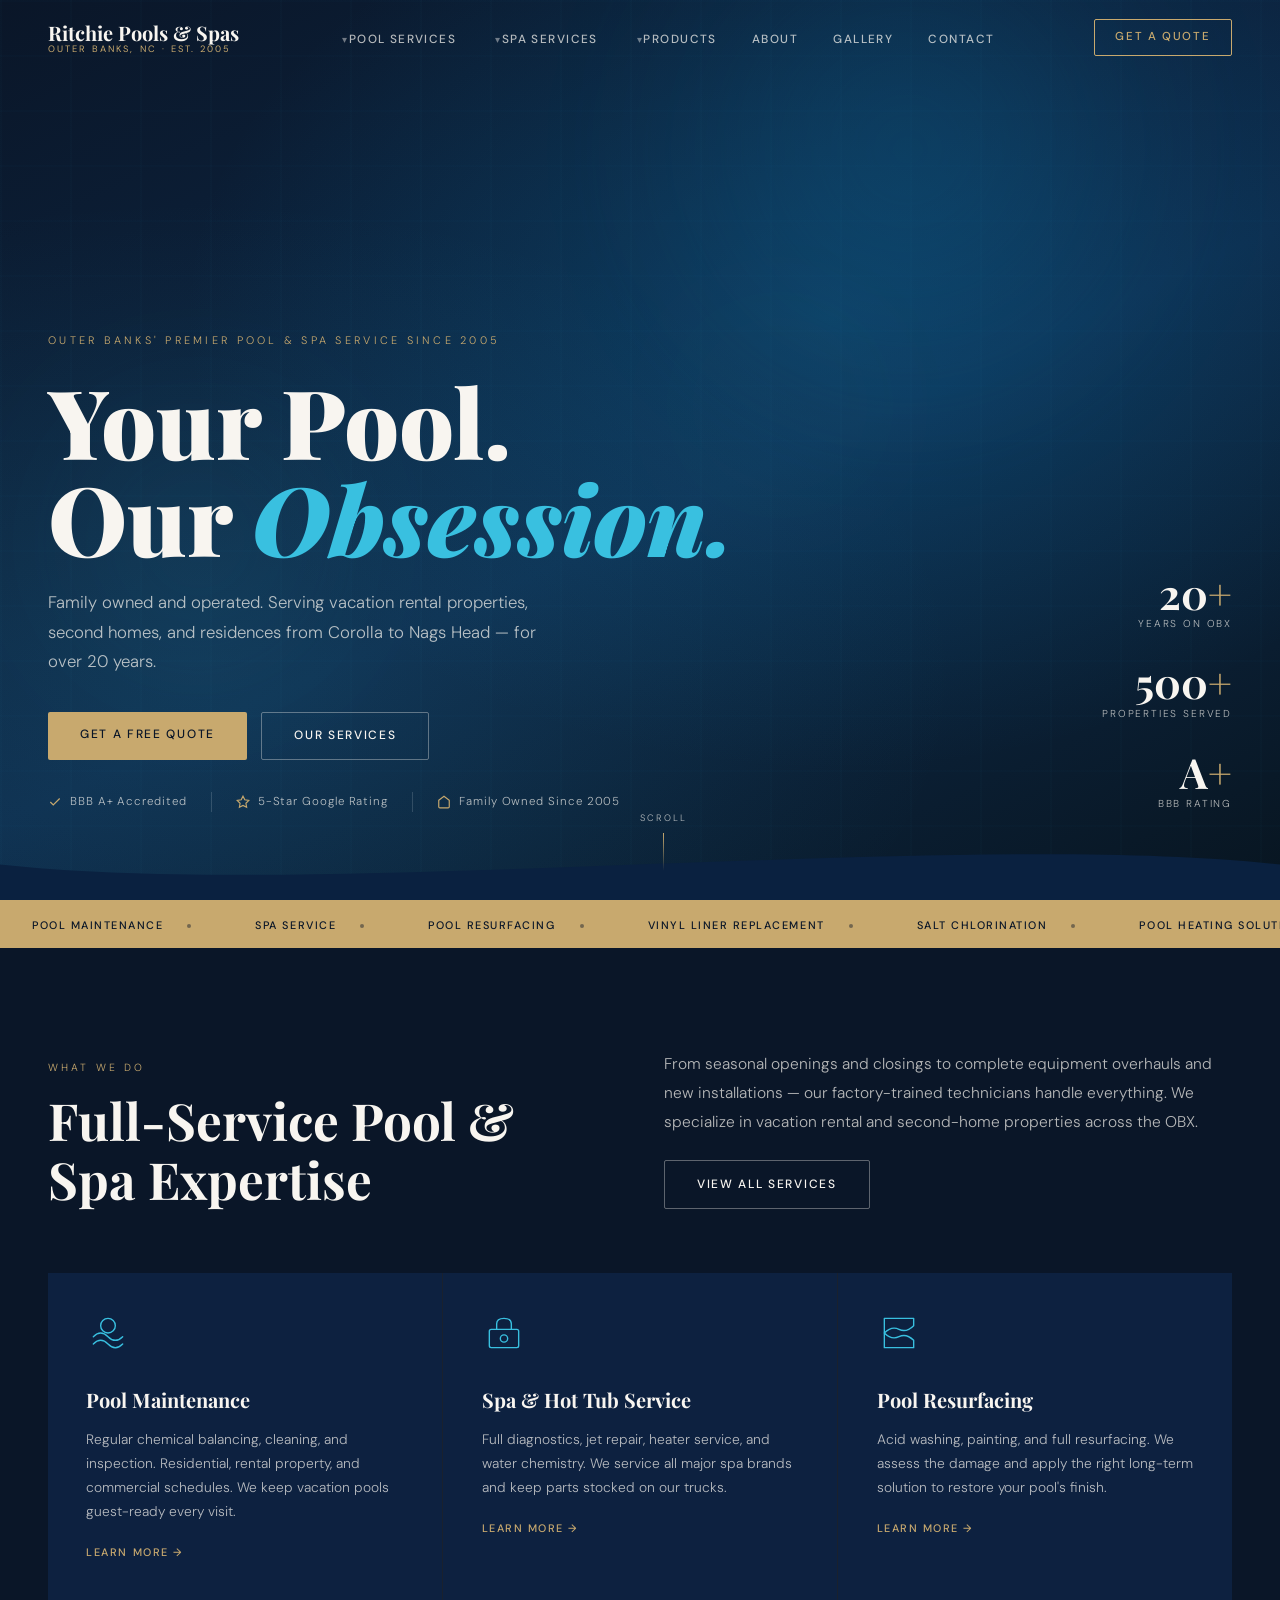
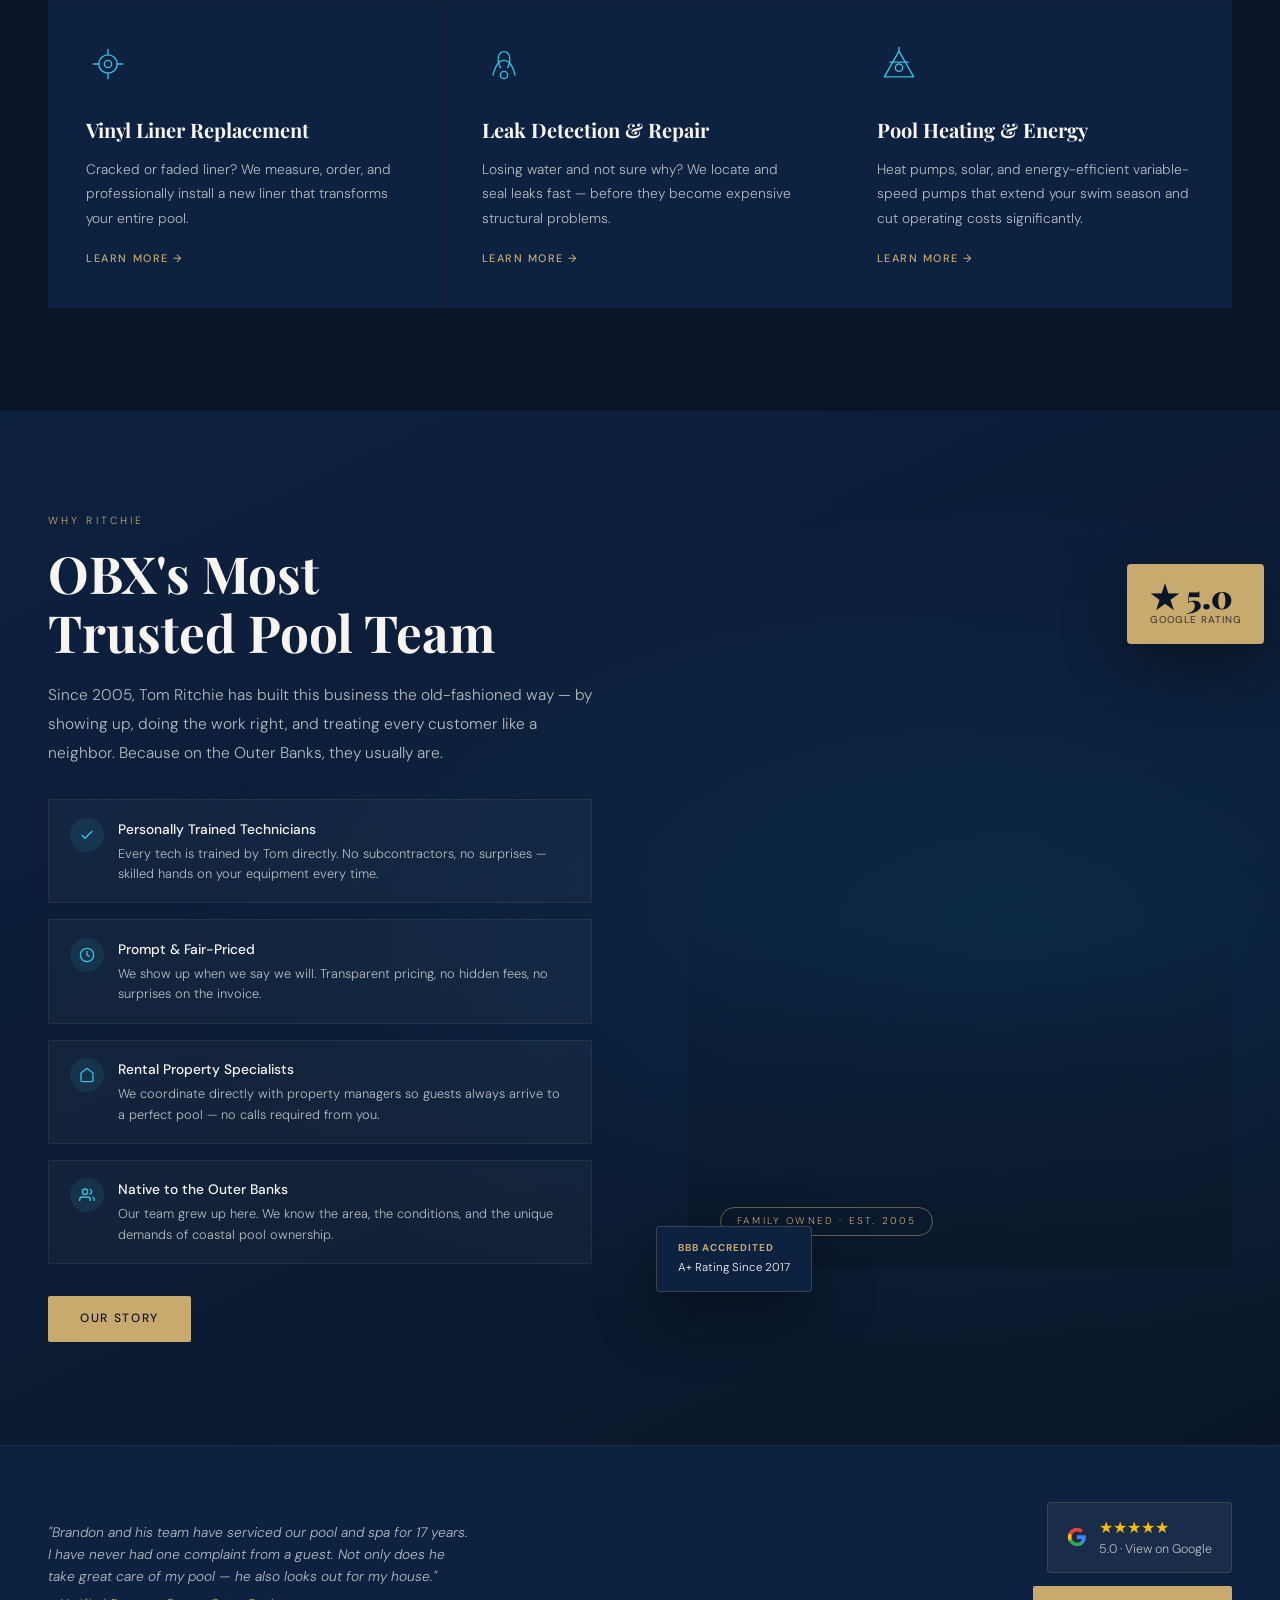
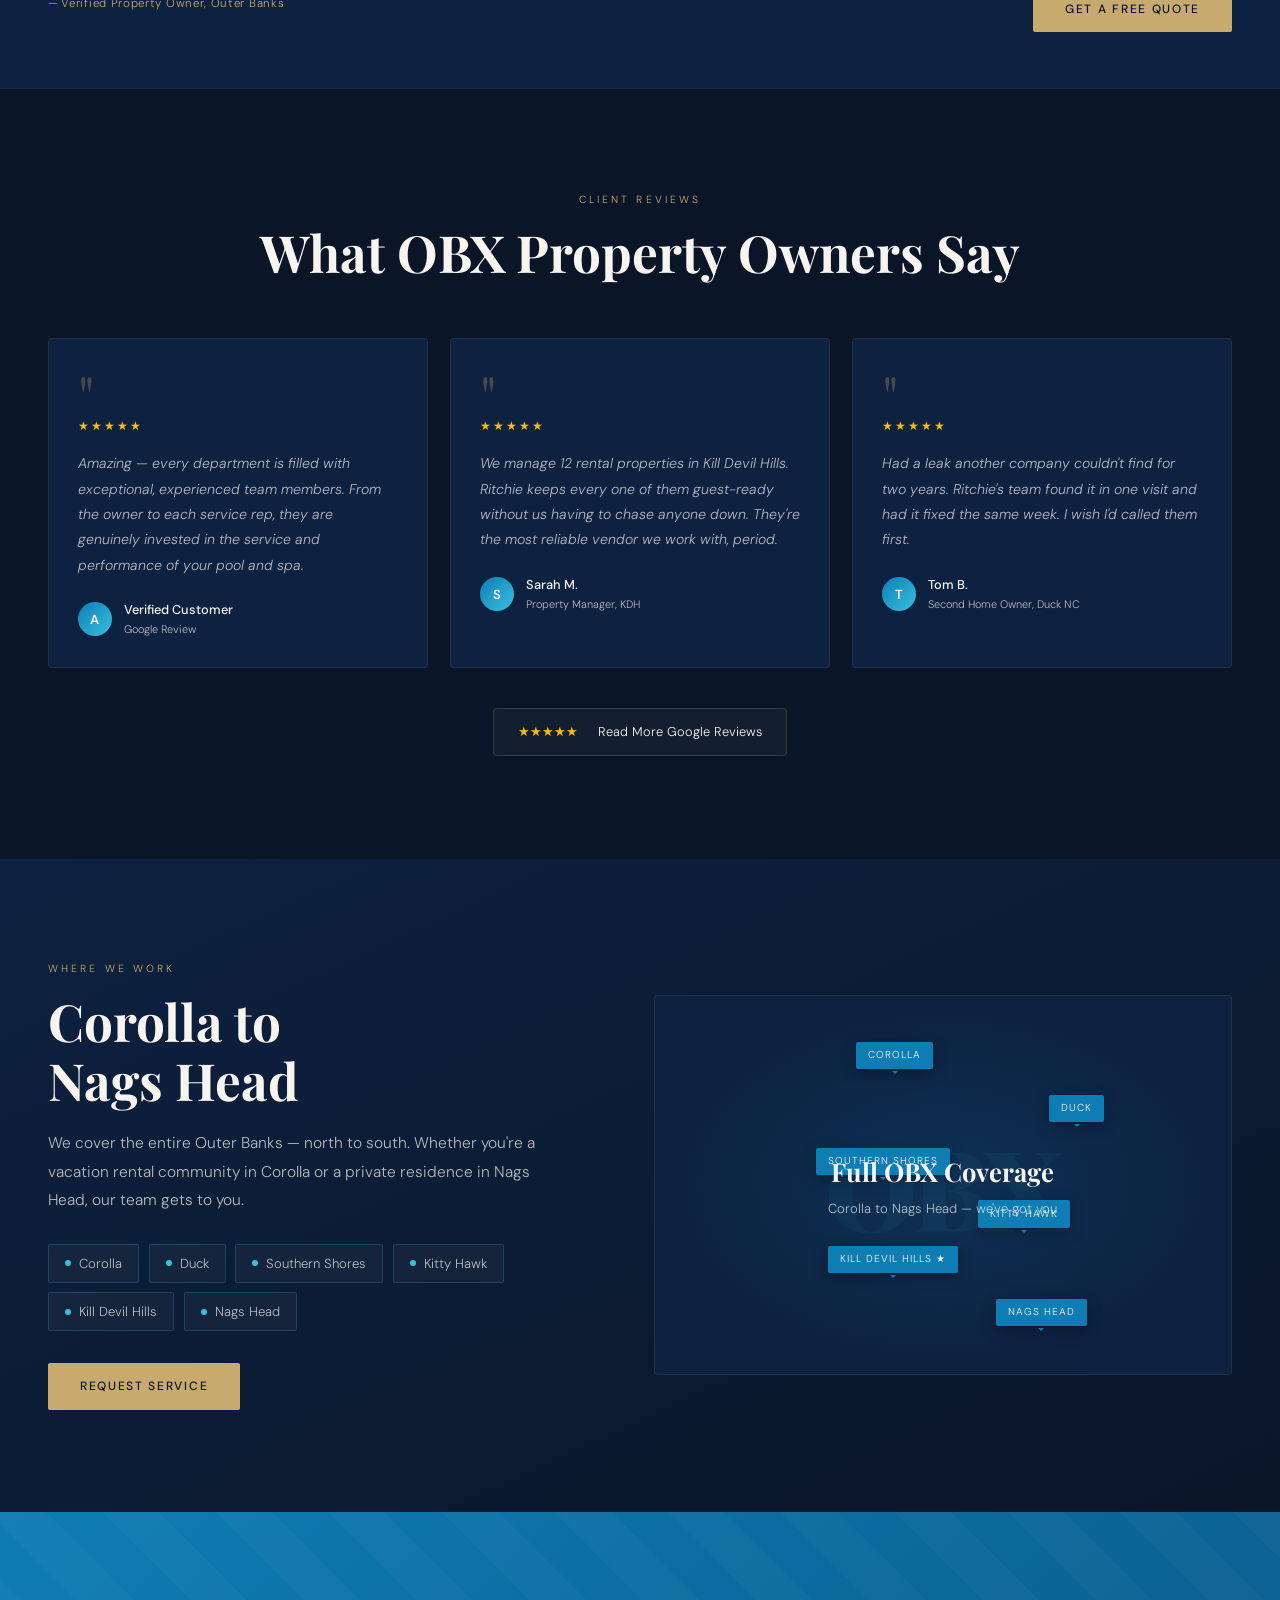
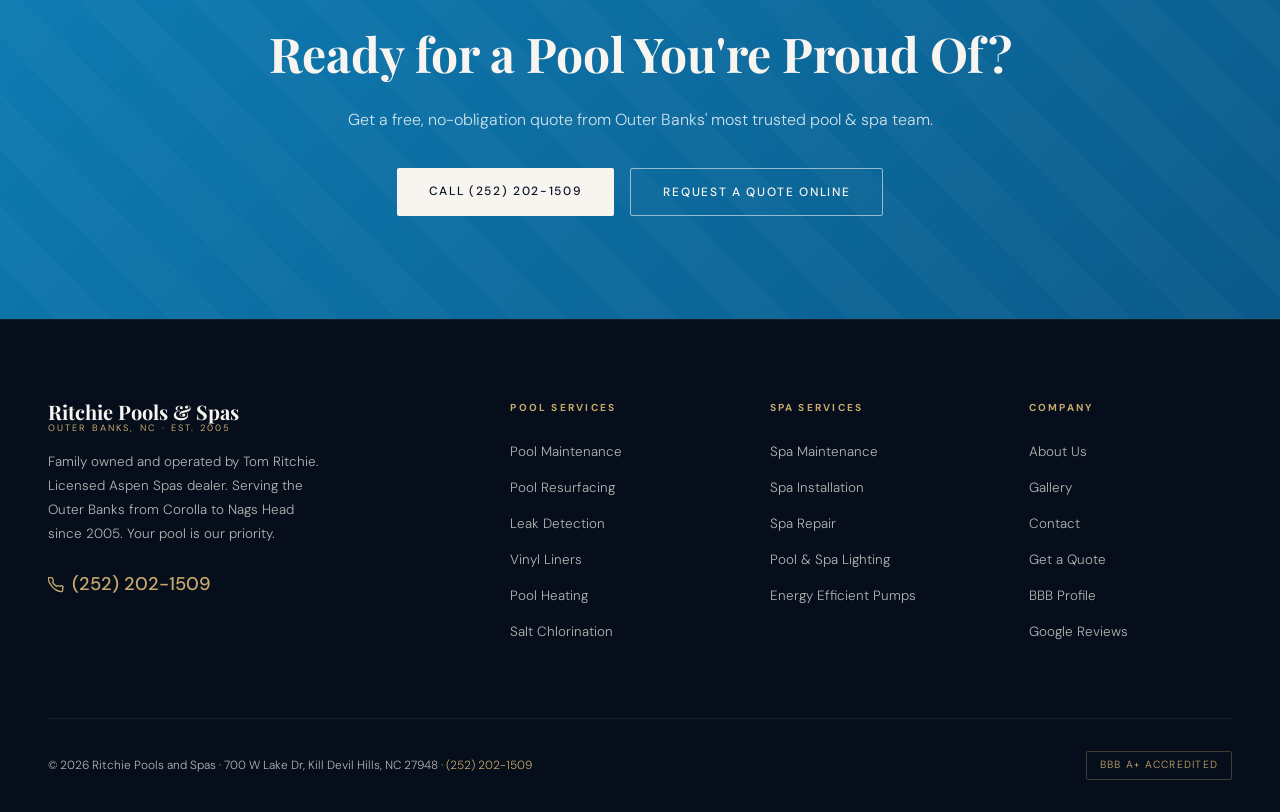
==== index.html @ 438b2565 "Initial commit — Ritchie Pools & Spas redesign" ====
<!DOCTYPE html>
<html lang="en">
<head>
  <meta charset="UTF-8"/>
  <meta name="viewport" content="width=device-width,initial-scale=1.0"/>
  <title>Ritchie Pools & Spas | Pool & Spa Service — Outer Banks, NC</title>
  <meta name="description" content="Outer Banks' most trusted pool and spa service since 2005. Serving Corolla to Nags Head. Family owned, BBB A+ rated. Call (252) 202-1509."/>
  <link rel="preconnect" href="https://fonts.googleapis.com"/>
  <link rel="preconnect" href="https://fonts.gstatic.com" crossorigin/>
  <link href="https://fonts.googleapis.com/css2?family=Playfair+Display:ital,wght@0,400;0,700;0,900;1,400&family=DM+Sans:wght@300;400;500&display=swap" rel="stylesheet"/>
  <link rel="stylesheet" href="css/style.css"/>
  <style>
    /* ── HERO ── */
    .hero {
      position: relative;
      height: 100vh;
      min-height: 620px;
      display: flex;
      align-items: flex-end;
      overflow: hidden;
    }
    .hero-bg {
      position: absolute; inset: 0;
      background:
        radial-gradient(ellipse at 65% 35%, rgba(14,125,180,.28) 0%, transparent 55%),
        radial-gradient(ellipse at 15% 75%, rgba(57,192,224,.1) 0%, transparent 50%),
        linear-gradient(155deg, #0a1628 0%, #0d2a4a 55%, #081520 100%);
    }
    /* Shimmer grid */
    .hero-shimmer {
      position: absolute; inset: 0;
      background-image:
        repeating-linear-gradient(90deg, transparent 0, rgba(57,192,224,.03) 1px, transparent 2px, transparent 70px),
        repeating-linear-gradient(180deg, transparent 0, rgba(14,125,180,.04) 1px, transparent 2px, transparent 55px);
      animation: shimmer 10s linear infinite;
    }
    @keyframes shimmer { to { transform: translateX(70px) translateY(18px); } }
    /* Orbs */
    .orb {
      position: absolute; border-radius: 50%;
      filter: blur(90px); opacity: .38;
      animation: floatOrb 14s ease-in-out infinite;
    }
    .orb-1 { width: 540px; height: 540px; background: radial-gradient(circle, rgba(14,125,180,.65),transparent 70%); top:-120px; right:8%; }
    .orb-2 { width: 320px; height: 320px; background: radial-gradient(circle, rgba(57,192,224,.4),transparent 70%); bottom:22%; left:3%; animation-delay:-6s; }
    .orb-3 { width: 180px; height: 180px; background: radial-gradient(circle, rgba(200,169,110,.28),transparent 70%); top:35%; right:32%; animation-delay:-3s; }
    @keyframes floatOrb { 0%,100%{transform:translateY(0) scale(1)} 50%{transform:translateY(-28px) scale(1.04)} }
    /* Pool image overlay */
    .hero-img {
      position: absolute; inset: 0;
      background: url('https://images.unsplash.com/photo-1575429198097-0414ec08e8cd?w=1600&q=80&auto=format&fit=crop') center/cover no-repeat;
      opacity: .13;
    }
    /* Wave */
    .hero-wave {
      position: absolute; bottom: 0; left: 0; width: 100%;
      pointer-events: none;
    }
    .hero-content {
      position: relative; z-index: 2;
      padding: 0 var(--side-pad) clamp(3rem,7vw,5.5rem);
      max-width: 820px;
    }
    .hero-eyebrow {
      font-size: .68rem; letter-spacing: .3em; text-transform: uppercase;
      color: var(--gold); margin-bottom: 1.4rem;
      opacity: 0; transform: translateY(18px);
      animation: fadeUp .7s ease forwards .3s;
    }
    .hero-title {
      font-family: var(--font-display);
      font-size: clamp(3rem,7.5vw,6.2rem);
      font-weight: 900; line-height: 1.01;
      margin-bottom: 1.4rem;
      opacity: 0; transform: translateY(28px);
      animation: fadeUp .85s ease forwards .5s;
    }
    .hero-title em { font-style: italic; color: var(--aqua); }
    .hero-sub {
      font-size: 1.05rem; color: var(--text-light); line-height: 1.75;
      max-width: 510px; margin-bottom: 2.2rem;
      opacity: 0; transform: translateY(18px);
      animation: fadeUp .75s ease forwards .7s;
    }
    .hero-actions {
      display: flex; gap: .9rem; flex-wrap: wrap;
      opacity: 0; animation: fadeUp .75s ease forwards .9s;
    }
    /* Trust bar under CTA */
    .hero-trust {
      display: flex; align-items: center; gap: 1.5rem;
      margin-top: 2rem; flex-wrap: wrap;
      opacity: 0; animation: fadeUp .75s ease forwards 1.1s;
    }
    .trust-item {
      display: flex; align-items: center; gap: .5rem;
      font-size: .72rem; letter-spacing: .08em; color: var(--text-light);
    }
    .trust-item svg { color: var(--gold); flex-shrink: 0; }
    .trust-sep { width: 1px; height: 20px; background: rgba(255,255,255,.15); }
    /* Stats sidebar */
    .hero-stats {
      position: absolute; right: var(--side-pad); bottom: clamp(3rem,7vw,5.5rem);
      z-index: 2; display: flex; flex-direction: column; gap: 1.8rem;
      opacity: 0; animation: fadeR .85s ease forwards 1.1s;
    }
    .h-stat { text-align: right; }
    .h-stat-num {
      font-family: var(--font-display); font-size: 2.6rem; font-weight: 700; line-height: 1;
    }
    .h-stat-num span { color: var(--gold); }
    .h-stat-label { font-size: .63rem; letter-spacing: .18em; text-transform: uppercase; color: var(--text-light); margin-top: .2rem; }
    /* Scroll hint */
    .scroll-hint {
      position: absolute; bottom: 1.8rem; left: 50%; transform: translateX(-50%);
      z-index: 2; display: flex; flex-direction: column; align-items: center; gap: .45rem;
      opacity: 0; animation: fadeUp .7s ease forwards 1.4s;
    }
    .scroll-hint span { font-size: .58rem; letter-spacing: .22em; text-transform: uppercase; color: var(--text-light); }
    .scroll-line { width: 1px; height: 38px; background: linear-gradient(to bottom, var(--gold),transparent); animation: pulse 2s ease-in-out infinite; }
    @keyframes pulse { 0%,100%{opacity:.5;transform:scaleY(1)} 50%{opacity:1;transform:scaleY(.6)} }
    @keyframes fadeUp { to{opacity:1;transform:translateY(0)} }
    @keyframes fadeR { from{opacity:0;transform:translateX(18px)} to{opacity:1;transform:none} }

    /* ── SERVICES SECTION ── */
    .services { padding: var(--section-pad) var(--side-pad); }
    .services-header {
      display: grid; grid-template-columns: 1fr 1fr; gap: 3rem;
      margin-bottom: 4rem; align-items: end;
    }
    .services-grid {
      display: grid; grid-template-columns: repeat(3,1fr);
      gap: 1.5px; background: rgba(200,169,110,.08);
    }
    .svc-card {
      background: var(--deep-blue); padding: 2.4rem;
      position: relative; overflow: hidden;
      transition: background .35s;
    }
    .svc-card::before {
      content: ''; position: absolute; top: 0; left: 0; right: 0; height: 2px;
      background: linear-gradient(90deg, var(--pool-blue), var(--aqua));
      transform: scaleX(0); transform-origin: left; transition: transform .45s;
    }
    .svc-card:hover { background: #152e4d; }
    .svc-card:hover::before { transform: scaleX(1); }
    .svc-icon { width: 44px; height: 44px; color: var(--aqua); margin-bottom: 1.3rem; }
    .svc-card h3 { font-family: var(--font-display); font-size: 1.25rem; font-weight: 700; margin-bottom: .7rem; }
    .svc-card p { font-size: .86rem; color: var(--text-light); line-height: 1.75; }
    .svc-link {
      display: inline-flex; align-items: center; gap: .45rem;
      margin-top: 1.3rem; font-size: .68rem; letter-spacing: .14em;
      text-transform: uppercase; color: var(--gold); text-decoration: none;
      font-weight: 500; transition: gap .3s;
    }
    .svc-link:hover { gap: .7rem; }

    /* ── WHY US ── */
    .why-us {
      padding: var(--section-pad) var(--side-pad);
      background: linear-gradient(155deg, var(--deep-blue) 0%, var(--navy) 100%);
      position: relative;
    }
    .why-us::before {
      content: ''; position: absolute; inset: 0;
      background: radial-gradient(ellipse at 80% 50%, rgba(14,125,180,.14) 0%, transparent 60%);
      pointer-events: none;
    }
    .why-grid { display: grid; grid-template-columns: 1fr 1fr; gap: 6rem; align-items: center; position: relative; }
    .why-points { display: flex; flex-direction: column; gap: 1rem; margin-top: 2rem; }
    .why-point {
      display: flex; gap: .9rem; align-items: flex-start;
      padding: 1.1rem 1.3rem;
      background: rgba(255,255,255,.03); border: 1px solid rgba(200,169,110,.1); border-radius: 2px;
      transition: border-color .3s, background .3s;
    }
    .why-point:hover { border-color: rgba(200,169,110,.3); background: rgba(255,255,255,.05); }
    .wp-icon {
      width: 34px; height: 34px; background: rgba(57,192,224,.1); border-radius: 50%;
      display: flex; align-items: center; justify-content: center;
      flex-shrink: 0; color: var(--aqua);
    }
    .wp-text h4 { font-size: .86rem; font-weight: 500; margin-bottom: .25rem; }
    .wp-text p { font-size: .8rem; color: var(--text-light); line-height: 1.6; margin: 0; }
    /* Right visual */
    .why-visual-wrap { position: relative; }
    .why-visual {
      width: 100%; aspect-ratio: 4/5;
      background: url('https://images.unsplash.com/photo-1558618666-fcd25c85cd64?w=900&q=80&auto=format&fit=crop') center/cover no-repeat;
      border-radius: 4px; overflow: hidden; position: relative;
    }
    .why-visual-overlay {
      position: absolute; inset: 0;
      background: linear-gradient(to top, rgba(10,22,40,.7) 0%, transparent 50%);
    }
    .why-visual-text {
      position: absolute; bottom: 2rem; left: 2rem; right: 2rem;
    }
    .since-pill {
      display: inline-block; border: 1px solid rgba(200,169,110,.5);
      padding: .35rem 1rem; border-radius: 50px;
      font-size: .62rem; letter-spacing: .22em; text-transform: uppercase; color: var(--gold);
    }
    .float-review {
      position: absolute; top: -1.5rem; right: -2rem;
      background: var(--gold); color: var(--navy);
      padding: 1rem 1.4rem; border-radius: 4px;
      box-shadow: 0 20px 60px rgba(0,0,0,.4);
    }
    .fr-num { font-family: var(--font-display); font-size: 2rem; font-weight: 900; line-height: 1; }
    .fr-label { font-size: .62rem; font-weight: 500; letter-spacing: .1em; text-transform: uppercase; opacity: .7; }
    .float-bbb {
      position: absolute; bottom: -1.5rem; left: -2rem;
      background: var(--deep-blue); border: 1px solid rgba(200,169,110,.25);
      color: var(--white); padding: .9rem 1.3rem; border-radius: 4px;
      box-shadow: 0 20px 60px rgba(0,0,0,.4);
      font-size: .72rem; line-height: 1.5;
    }
    .float-bbb strong { color: var(--gold); display: block; font-size: .62rem; letter-spacing: .1em; text-transform: uppercase; margin-bottom: .2rem; }

    /* ── SOCIAL PROOF STRIP ── */
    .proof-strip {
      padding: 3.5rem var(--side-pad);
      background: var(--deep-blue);
      border-top: 1px solid rgba(200,169,110,.08);
      border-bottom: 1px solid rgba(200,169,110,.08);
    }
    .proof-inner {
      display: flex; align-items: center; justify-content: space-between;
      gap: 2rem; flex-wrap: wrap;
    }
    .proof-left p { font-size: .86rem; color: var(--text-light); max-width: 420px; font-style: italic; }
    .proof-left cite { display: block; font-size: .72rem; color: var(--gold); margin-top: .5rem; font-style: normal; letter-spacing: .06em; }
    .proof-right { display: flex; flex-direction: column; align-items: flex-end; gap: .8rem; }

    /* ── TESTIMONIALS ── */
    .testimonials { padding: var(--section-pad) var(--side-pad); }
    .testimonials-header { text-align: center; margin-bottom: 3.5rem; }
    .testi-grid { display: grid; grid-template-columns: repeat(3,1fr); gap: 1.4rem; }
    .testi-card {
      background: var(--deep-blue); border: 1px solid rgba(200,169,110,.1);
      border-radius: 4px; padding: 1.8rem;
      transition: border-color .3s, transform .3s;
    }
    .testi-card:hover { border-color: rgba(200,169,110,.3); transform: translateY(-4px); }
    .t-quote { font-family: var(--font-display); font-size: 3.5rem; color: var(--gold); opacity: .3; line-height: 1; margin-bottom: -.4rem; }
    .t-stars { color: #fbbc04; letter-spacing: 2px; font-size: .78rem; margin-bottom: .9rem; }
    .t-text { font-size: .88rem; color: var(--text-light); line-height: 1.8; font-style: italic; margin-bottom: 1.4rem; }
    .t-reviewer { display: flex; align-items: center; gap: .75rem; }
    .t-avatar {
      width: 34px; height: 34px; border-radius: 50%;
      background: linear-gradient(135deg, var(--pool-blue), var(--aqua));
      display: flex; align-items: center; justify-content: center;
      font-size: .82rem; font-weight: 600; flex-shrink: 0;
    }
    .t-name { font-size: .8rem; font-weight: 500; }
    .t-type { font-size: .68rem; color: var(--text-light); }
    .testi-footer { text-align: center; margin-top: 2.5rem; }
    .testi-footer a {
      display: inline-flex; align-items: center; gap: .75rem;
      background: rgba(255,255,255,.04); border: 1px solid rgba(200,169,110,.2);
      border-radius: 4px; padding: .8rem 1.5rem;
      text-decoration: none; color: var(--white);
      font-size: .8rem; transition: background .3s, border-color .3s;
    }
    .testi-footer a:hover { background: rgba(255,255,255,.08); border-color: rgba(200,169,110,.4); }
    .g-stars-inline { color: #fbbc04; }

    /* ── SERVICE AREA ── */
    .service-area { padding: var(--section-pad) var(--side-pad); background: linear-gradient(155deg,var(--deep-blue) 0%,var(--navy) 100%); }
    .sa-grid { display: grid; grid-template-columns: 1fr 1.1fr; gap: 5rem; align-items: center; }
    .area-tags { display: flex; flex-wrap: wrap; gap: .6rem; margin-top: 1.8rem; }
    .area-tag {
      display: flex; align-items: center; gap: .5rem;
      background: rgba(255,255,255,.04); border: 1px solid rgba(57,192,224,.2);
      padding: .5rem 1rem; border-radius: 2px; font-size: .82rem; color: var(--text-light);
      transition: border-color .3s, color .3s;
    }
    .area-tag:hover { border-color: var(--aqua); color: var(--white); }
    .area-tag-dot { width: 6px; height: 6px; background: var(--aqua); border-radius: 50%; flex-shrink: 0; }
    .map-box {
      background: var(--deep-blue); border: 1px solid rgba(200,169,110,.12);
      border-radius: 4px; padding: 3rem; min-height: 380px;
      position: relative; overflow: hidden;
      display: flex; align-items: center; justify-content: center;
    }
    .map-box::before {
      content: ''; position: absolute; inset: 0;
      background: radial-gradient(ellipse at 50% 50%, rgba(14,125,180,.18) 0%, transparent 70%);
    }
    .map-watermark {
      position: absolute; font-family: var(--font-display);
      font-size: 7rem; font-weight: 900;
      color: rgba(57,192,224,.06); letter-spacing: -.04em;
    }
    .map-pin {
      position: absolute; background: var(--pool-blue);
      color: var(--white); font-size: .63rem; letter-spacing: .1em;
      text-transform: uppercase; padding: .35rem .75rem; border-radius: 2px;
      white-space: nowrap; box-shadow: 0 4px 15px rgba(0,0,0,.3);
    }
    .map-pin::after {
      content: ''; position: absolute; bottom: -5px; left: 50%; transform: translateX(-50%);
      border: 3px solid transparent; border-top-color: var(--pool-blue); border-bottom: none;
    }
    .map-center-text { position: relative; z-index: 1; text-align: center; }
    .map-center-text h3 { font-family: var(--font-display); font-size: 1.6rem; margin-bottom: .4rem; }
    .map-center-text p { font-size: .82rem; color: var(--text-light); }

    /* ── RESPONSIVE ── */
    @media(max-width:860px){
      .hero-stats { display: none; }
      .scroll-hint { display: none; }
      .services-header { grid-template-columns:1fr; gap:1.5rem; }
      .services-grid { grid-template-columns:1fr; }
      .why-grid { grid-template-columns:1fr; gap:3rem; }
      .why-visual-wrap { display: none; }
      .sa-grid { grid-template-columns:1fr; gap:3rem; }
      .testi-grid { grid-template-columns:1fr; }
      .proof-right { align-items: flex-start; }
    }
    @media(max-width:520px){
      .hero-title { font-size: 2.7rem; }
      .hero-trust { gap:1rem; }
      .trust-sep { display:none; }
    }
  </style>
</head>
<body>

<!-- NAV -->
<nav class="site-nav" id="siteNav">
  <a href="index.html" class="nav-logo">Ritchie Pools & Spas<span>Outer Banks, NC · Est. 2005</span></a>
  <ul class="nav-center">
    <li class="has-drop">
      <a href="pool-services.html">Pool Services</a>
      <ul class="dropdown">
        <li><a href="pool-services.html">Pool Maintenance</a></li>
        <li><a href="pool-services.html#resurfacing">Pool Resurfacing</a></li>
        <li><a href="pool-services.html#leaks">Leak Detection</a></li>
        <li><a href="pool-services.html#liners">Vinyl Liners</a></li>
      </ul>
    </li>
    <li class="has-drop">
      <a href="spa-service.html">Spa Services</a>
      <ul class="dropdown">
        <li><a href="spa-service.html">Spa Maintenance</a></li>
        <li><a href="spa-service.html#installs">Spa Installation</a></li>
        <li><a href="spa-service.html#repair">Spa Repair</a></li>
      </ul>
    </li>
    <li class="has-drop">
      <a href="pool-services.html#products">Products</a>
      <ul class="dropdown">
        <li><a href="pool-services.html#heating">Pool Heating</a></li>
        <li><a href="pool-services.html#pumps">Energy Efficient Pumps</a></li>
        <li><a href="pool-services.html#salt">Salt Chlorination</a></li>
        <li><a href="pool-services.html#lighting">Pool & Spa Lighting</a></li>
      </ul>
    </li>
    <li><a href="about.html">About</a></li>
    <li><a href="gallery.html">Gallery</a></li>
    <li><a href="contact.html">Contact</a></li>
  </ul>
  <a href="get-a-quote.html" class="nav-cta-btn">Get a Quote</a>
  <button class="hamburger" id="burger" aria-label="Open menu">
    <span></span><span></span><span></span>
  </button>
</nav>

<!-- MOBILE MENU -->
<div class="mobile-menu" id="mobileMenu">
  <a href="pool-services.html">Pool Services</a>
  <div class="mob-divider"></div>
  <a href="spa-service.html">Spa Services</a>
  <div class="mob-divider"></div>
  <a href="about.html">About Us</a>
  <div class="mob-divider"></div>
  <a href="gallery.html">Gallery</a>
  <div class="mob-divider"></div>
  <a href="contact.html">Contact</a>
  <div class="mob-divider"></div>
  <a href="get-a-quote.html" class="mob-cta">Get a Free Quote</a>
</div>

<!-- HERO -->
<section class="hero">
  <div class="hero-bg"></div>
  <div class="hero-shimmer"></div>
  <div class="hero-img"></div>
  <div class="orb orb-1"></div>
  <div class="orb orb-2"></div>
  <div class="orb orb-3"></div>
  <svg class="hero-wave" viewBox="0 0 1440 80" xmlns="http://www.w3.org/2000/svg" preserveAspectRatio="none">
    <path d="M0,40 C360,80 1080,0 1440,40 L1440,80 L0,80 Z" fill="rgba(10,33,64,1)"/>
  </svg>
  <div class="hero-content">
    <p class="hero-eyebrow">Outer Banks' Premier Pool & Spa Service Since 2005</p>
    <h1 class="hero-title">Your Pool.<br>Our <em>Obsession.</em></h1>
    <p class="hero-sub">Family owned and operated. Serving vacation rental properties, second homes, and residences from Corolla to Nags Head — for over 20 years.</p>
    <div class="hero-actions">
      <a href="get-a-quote.html" class="btn-primary">Get a Free Quote</a>
      <a href="pool-services.html" class="btn-ghost">Our Services</a>
    </div>
    <div class="hero-trust">
      <div class="trust-item">
        <svg width="14" height="14" viewBox="0 0 24 24" fill="none" stroke="currentColor" stroke-width="2"><polyline points="20 6 9 17 4 12"/></svg>
        BBB A+ Accredited
      </div>
      <div class="trust-sep"></div>
      <div class="trust-item">
        <svg width="14" height="14" viewBox="0 0 24 24" fill="none" stroke="currentColor" stroke-width="2"><path d="M12 2l3.09 6.26L22 9.27l-5 4.87 1.18 6.88L12 17.77l-6.18 3.25L7 14.14 2 9.27l6.91-1.01L12 2z"/></svg>
        5-Star Google Rating
      </div>
      <div class="trust-sep"></div>
      <div class="trust-item">
        <svg width="14" height="14" viewBox="0 0 24 24" fill="none" stroke="currentColor" stroke-width="2"><path d="M3 9l9-7 9 7v11a2 2 0 01-2 2H5a2 2 0 01-2-2z"/></svg>
        Family Owned Since 2005
      </div>
    </div>
  </div>
  <div class="hero-stats">
    <div class="h-stat"><div class="h-stat-num">20<span>+</span></div><div class="h-stat-label">Years on OBX</div></div>
    <div class="h-stat"><div class="h-stat-num">500<span>+</span></div><div class="h-stat-label">Properties Served</div></div>
    <div class="h-stat"><div class="h-stat-num">A<span>+</span></div><div class="h-stat-label">BBB Rating</div></div>
  </div>
  <div class="scroll-hint">
    <span>Scroll</span>
    <div class="scroll-line"></div>
  </div>
</section>

<!-- TICKER -->
<div class="ticker-band" aria-hidden="true">
  <div class="ticker-inner">
    <span class="ticker-item">Pool Maintenance <span class="t-dot"></span></span>
    <span class="ticker-item">Spa Service <span class="t-dot"></span></span>
    <span class="ticker-item">Pool Resurfacing <span class="t-dot"></span></span>
    <span class="ticker-item">Vinyl Liner Replacement <span class="t-dot"></span></span>
    <span class="ticker-item">Salt Chlorination <span class="t-dot"></span></span>
    <span class="ticker-item">Pool Heating Solutions <span class="t-dot"></span></span>
    <span class="ticker-item">Energy Efficient Pumps <span class="t-dot"></span></span>
    <span class="ticker-item">Leak Detection &amp; Repair <span class="t-dot"></span></span>
    <span class="ticker-item">Complete Spa Installs <span class="t-dot"></span></span>
    <span class="ticker-item">Pool &amp; Spa Lighting <span class="t-dot"></span></span>
    <span class="ticker-item">Pool Maintenance <span class="t-dot"></span></span>
    <span class="ticker-item">Spa Service <span class="t-dot"></span></span>
    <span class="ticker-item">Pool Resurfacing <span class="t-dot"></span></span>
    <span class="ticker-item">Vinyl Liner Replacement <span class="t-dot"></span></span>
    <span class="ticker-item">Salt Chlorination <span class="t-dot"></span></span>
    <span class="ticker-item">Pool Heating Solutions <span class="t-dot"></span></span>
    <span class="ticker-item">Energy Efficient Pumps <span class="t-dot"></span></span>
    <span class="ticker-item">Leak Detection &amp; Repair <span class="t-dot"></span></span>
    <span class="ticker-item">Complete Spa Installs <span class="t-dot"></span></span>
    <span class="ticker-item">Pool &amp; Spa Lighting <span class="t-dot"></span></span>
  </div>
</div>

<!-- SERVICES -->
<section class="services">
  <div class="services-header">
    <div class="reveal-l">
      <span class="section-label">What We Do</span>
      <h2 class="section-title">Full-Service Pool &amp;<br>Spa Expertise</h2>
    </div>
    <div class="reveal-r">
      <p class="section-body">From seasonal openings and closings to complete equipment overhauls and new installations — our factory-trained technicians handle everything. We specialize in vacation rental and second-home properties across the OBX.</p>
      <a href="pool-services.html" class="btn-ghost" style="margin-top:1.5rem">View All Services</a>
    </div>
  </div>
  <div class="services-grid">
    <div class="svc-card reveal">
      <svg class="svc-icon" viewBox="0 0 48 48" fill="none" stroke="currentColor" stroke-width="1.5"><path d="M8 36 Q16 28 24 36 Q32 44 40 36" stroke-linecap="round"/><path d="M8 28 Q16 20 24 28 Q32 36 40 28" stroke-linecap="round"/><circle cx="24" cy="16" r="8"/></svg>
      <h3>Pool Maintenance</h3>
      <p>Regular chemical balancing, cleaning, and inspection. Residential, rental property, and commercial schedules. We keep vacation pools guest-ready every visit.</p>
      <a href="pool-services.html" class="svc-link">Learn More →</a>
    </div>
    <div class="svc-card reveal" style="transition-delay:.08s">
      <svg class="svc-icon" viewBox="0 0 48 48" fill="none" stroke="currentColor" stroke-width="1.5"><rect x="8" y="20" width="32" height="20" rx="2"/><path d="M16 20V14Q16 8 24 8Q32 8 32 14V20" stroke-linecap="round"/><circle cx="24" cy="30" r="4"/></svg>
      <h3>Spa &amp; Hot Tub Service</h3>
      <p>Full diagnostics, jet repair, heater service, and water chemistry. We service all major spa brands and keep parts stocked on our trucks.</p>
      <a href="spa-service.html" class="svc-link">Learn More →</a>
    </div>
    <div class="svc-card reveal" style="transition-delay:.16s">
      <svg class="svc-icon" viewBox="0 0 48 48" fill="none" stroke="currentColor" stroke-width="1.5"><path d="M8 40H40V32Q32 24 24 28Q16 32 8 24Z" stroke-linejoin="round"/><path d="M8 24Q16 16 24 20Q32 24 40 16V8H8Z" stroke-linejoin="round"/></svg>
      <h3>Pool Resurfacing</h3>
      <p>Acid washing, painting, and full resurfacing. We assess the damage and apply the right long-term solution to restore your pool's finish.</p>
      <a href="pool-services.html#resurfacing" class="svc-link">Learn More →</a>
    </div>
    <div class="svc-card reveal" style="transition-delay:.1s">
      <svg class="svc-icon" viewBox="0 0 48 48" fill="none" stroke="currentColor" stroke-width="1.5"><circle cx="24" cy="24" r="10"/><circle cx="24" cy="24" r="4"/><path d="M24 8V14M24 34V40M8 24H14M34 24H40" stroke-linecap="round"/></svg>
      <h3>Vinyl Liner Replacement</h3>
      <p>Cracked or faded liner? We measure, order, and professionally install a new liner that transforms your entire pool.</p>
      <a href="pool-services.html#liners" class="svc-link">Learn More →</a>
    </div>
    <div class="svc-card reveal" style="transition-delay:.18s">
      <svg class="svc-icon" viewBox="0 0 48 48" fill="none" stroke="currentColor" stroke-width="1.5"><path d="M12 36Q16 20 24 20Q32 20 36 36" stroke-linecap="round"/><path d="M20 28C18 24 16 16 20 12C22 10 26 10 28 12C32 16 30 24 28 28" stroke-linecap="round"/><circle cx="24" cy="36" r="4"/></svg>
      <h3>Leak Detection &amp; Repair</h3>
      <p>Losing water and not sure why? We locate and seal leaks fast — before they become expensive structural problems.</p>
      <a href="pool-services.html#leaks" class="svc-link">Learn More →</a>
    </div>
    <div class="svc-card reveal" style="transition-delay:.26s">
      <svg class="svc-icon" viewBox="0 0 48 48" fill="none" stroke="currentColor" stroke-width="1.5"><path d="M8 38L24 10L40 38Z" stroke-linejoin="round"/><path d="M24 10V6M14 22H34" stroke-linecap="round"/><circle cx="24" cy="28" r="4"/></svg>
      <h3>Pool Heating &amp; Energy</h3>
      <p>Heat pumps, solar, and energy-efficient variable-speed pumps that extend your swim season and cut operating costs significantly.</p>
      <a href="pool-services.html#heating" class="svc-link">Learn More →</a>
    </div>
  </div>
</section>

<!-- WHY US -->
<section class="why-us">
  <div class="why-grid">
    <div class="reveal-l">
      <span class="section-label">Why Ritchie</span>
      <h2 class="section-title">OBX's Most<br>Trusted Pool Team</h2>
      <p class="section-body" style="margin-top:1.2rem">Since 2005, Tom Ritchie has built this business the old-fashioned way — by showing up, doing the work right, and treating every customer like a neighbor. Because on the Outer Banks, they usually are.</p>
      <div class="why-points">
        <div class="why-point">
          <div class="wp-icon"><svg width="16" height="16" viewBox="0 0 24 24" fill="none" stroke="currentColor" stroke-width="2"><polyline points="20 6 9 17 4 12"/></svg></div>
          <div class="wp-text"><h4>Personally Trained Technicians</h4><p>Every tech is trained by Tom directly. No subcontractors, no surprises — skilled hands on your equipment every time.</p></div>
        </div>
        <div class="why-point">
          <div class="wp-icon"><svg width="16" height="16" viewBox="0 0 24 24" fill="none" stroke="currentColor" stroke-width="2"><circle cx="12" cy="12" r="10"/><path d="M12 6v6l4 2"/></svg></div>
          <div class="wp-text"><h4>Prompt &amp; Fair-Priced</h4><p>We show up when we say we will. Transparent pricing, no hidden fees, no surprises on the invoice.</p></div>
        </div>
        <div class="why-point">
          <div class="wp-icon"><svg width="16" height="16" viewBox="0 0 24 24" fill="none" stroke="currentColor" stroke-width="2"><path d="M3 9l9-7 9 7v11a2 2 0 01-2 2H5a2 2 0 01-2-2z"/></svg></div>
          <div class="wp-text"><h4>Rental Property Specialists</h4><p>We coordinate directly with property managers so guests always arrive to a perfect pool — no calls required from you.</p></div>
        </div>
        <div class="why-point">
          <div class="wp-icon"><svg width="16" height="16" viewBox="0 0 24 24" fill="none" stroke="currentColor" stroke-width="2"><path d="M17 21v-2a4 4 0 00-4-4H5a4 4 0 00-4 4v2"/><circle cx="9" cy="7" r="4"/><path d="M23 21v-2a4 4 0 00-3-3.87M16 3.13a4 4 0 010 7.75"/></svg></div>
          <div class="wp-text"><h4>Native to the Outer Banks</h4><p>Our team grew up here. We know the area, the conditions, and the unique demands of coastal pool ownership.</p></div>
        </div>
      </div>
      <a href="about.html" class="btn-primary" style="margin-top:2rem">Our Story</a>
    </div>
    <div class="why-visual-wrap reveal-r">
      <div class="why-visual">
        <div class="why-visual-overlay"></div>
        <div class="why-visual-text">
          <div class="since-pill">Family Owned · Est. 2005</div>
        </div>
      </div>
      <div class="float-review">
        <div class="fr-num">★ 5.0</div>
        <div class="fr-label">Google Rating</div>
      </div>
      <div class="float-bbb">
        <strong>BBB Accredited</strong>
        A+ Rating Since 2017
      </div>
    </div>
  </div>
</section>

<!-- SOCIAL PROOF STRIP -->
<section class="proof-strip">
  <div class="proof-inner">
    <div class="proof-left">
      <p>"Brandon and his team have serviced our pool and spa for 17 years. I have never had one complaint from a guest. Not only does he take great care of my pool — he also looks out for my house."</p>
      <cite>— Verified Property Owner, Outer Banks</cite>
    </div>
    <div class="proof-right">
      <a href="https://www.google.com/maps/place/Ritchie+Pools+and+Spas/@35.6204769,-76.214774,17z" target="_blank" rel="noopener" class="google-badge">
        <svg width="20" height="20" viewBox="0 0 24 24" fill="none"><path d="M22.56 12.25c0-.78-.07-1.53-.2-2.25H12v4.26h5.92c-.26 1.37-1.04 2.53-2.21 3.31v2.77h3.57c2.08-1.92 3.28-4.74 3.28-8.09z" fill="#4285F4"/><path d="M12 23c2.97 0 5.46-.98 7.28-2.66l-3.57-2.77c-.98.66-2.23 1.06-3.71 1.06-2.86 0-5.29-1.93-6.16-4.53H2.18v2.84C3.99 20.53 7.7 23 12 23z" fill="#34A853"/><path d="M5.84 14.09c-.22-.66-.35-1.36-.35-2.09s.13-1.43.35-2.09V7.07H2.18C1.43 8.55 1 10.22 1 12s.43 3.45 1.18 4.93l3.66-2.84z" fill="#FBBC05"/><path d="M12 5.38c1.62 0 3.06.56 4.21 1.64l3.15-3.15C17.45 2.09 14.97 1 12 1 7.7 1 3.99 3.47 2.18 7.07l3.66 2.84c.87-2.6 3.3-4.53 6.16-4.53z" fill="#EA4335"/></svg>
        <div>
          <div class="g-stars-inline">★★★★★</div>
          <div class="g-count">5.0 · View on Google</div>
        </div>
      </a>
      <a href="get-a-quote.html" class="btn-primary">Get a Free Quote</a>
    </div>
  </div>
</section>

<!-- TESTIMONIALS -->
<section class="testimonials">
  <div class="testimonials-header reveal">
    <span class="section-label">Client Reviews</span>
    <h2 class="section-title">What OBX Property Owners Say</h2>
  </div>
  <div class="testi-grid">
    <div class="testi-card reveal">
      <div class="t-quote">"</div>
      <div class="t-stars">★★★★★</div>
      <p class="t-text">Amazing — every department is filled with exceptional, experienced team members. From the owner to each service rep, they are genuinely invested in the service and performance of your pool and spa.</p>
      <div class="t-reviewer"><div class="t-avatar">A</div><div><div class="t-name">Verified Customer</div><div class="t-type">Google Review</div></div></div>
    </div>
    <div class="testi-card reveal" style="transition-delay:.1s">
      <div class="t-quote">"</div>
      <div class="t-stars">★★★★★</div>
      <p class="t-text">We manage 12 rental properties in Kill Devil Hills. Ritchie keeps every one of them guest-ready without us having to chase anyone down. They're the most reliable vendor we work with, period.</p>
      <div class="t-reviewer"><div class="t-avatar">S</div><div><div class="t-name">Sarah M.</div><div class="t-type">Property Manager, KDH</div></div></div>
    </div>
    <div class="testi-card reveal" style="transition-delay:.2s">
      <div class="t-quote">"</div>
      <div class="t-stars">★★★★★</div>
      <p class="t-text">Had a leak another company couldn't find for two years. Ritchie's team found it in one visit and had it fixed the same week. I wish I'd called them first.</p>
      <div class="t-reviewer"><div class="t-avatar">T</div><div><div class="t-name">Tom B.</div><div class="t-type">Second Home Owner, Duck NC</div></div></div>
    </div>
  </div>
  <div class="testi-footer">
    <a href="https://www.google.com/maps/place/Ritchie+Pools+and+Spas/@35.6204769,-76.214774,17z" target="_blank" rel="noopener">
      <span class="g-stars-inline">★★★★★</span>
      &nbsp; Read More Google Reviews
    </a>
  </div>
</section>

<!-- SERVICE AREA -->
<section class="service-area">
  <div class="sa-grid">
    <div class="reveal-l">
      <span class="section-label">Where We Work</span>
      <h2 class="section-title">Corolla to<br>Nags Head</h2>
      <p class="section-body" style="margin-top:1.2rem">We cover the entire Outer Banks — north to south. Whether you're a vacation rental community in Corolla or a private residence in Nags Head, our team gets to you.</p>
      <div class="area-tags">
        <div class="area-tag"><span class="area-tag-dot"></span>Corolla</div>
        <div class="area-tag"><span class="area-tag-dot"></span>Duck</div>
        <div class="area-tag"><span class="area-tag-dot"></span>Southern Shores</div>
        <div class="area-tag"><span class="area-tag-dot"></span>Kitty Hawk</div>
        <div class="area-tag"><span class="area-tag-dot"></span>Kill Devil Hills</div>
        <div class="area-tag"><span class="area-tag-dot"></span>Nags Head</div>
      </div>
      <a href="get-a-quote.html" class="btn-primary" style="margin-top:2rem">Request Service</a>
    </div>
    <div class="reveal-r">
      <div class="map-box">
        <div class="map-watermark">OBX</div>
        <span class="map-pin" style="top:12%;left:35%">Corolla</span>
        <span class="map-pin" style="top:26%;right:22%">Duck</span>
        <span class="map-pin" style="top:40%;left:28%">Southern Shores</span>
        <span class="map-pin" style="top:54%;right:28%">Kitty Hawk</span>
        <span class="map-pin" style="top:66%;left:30%">Kill Devil Hills ★</span>
        <span class="map-pin" style="top:80%;right:25%">Nags Head</span>
        <div class="map-center-text">
          <h3>Full OBX Coverage</h3>
          <p>Corolla to Nags Head — we've got you</p>
        </div>
      </div>
    </div>
  </div>
</section>

<!-- CTA BAND -->
<section class="cta-band">
  <div class="reveal">
    <h2>Ready for a Pool You're Proud Of?</h2>
    <p>Get a free, no-obligation quote from Outer Banks' most trusted pool &amp; spa team.</p>
    <div class="cta-actions">
      <a href="tel:2522021509" class="btn-white">Call (252) 202-1509</a>
      <a href="get-a-quote.html" class="btn-outline-white">Request a Quote Online</a>
    </div>
  </div>
</section>

<!-- FOOTER -->
<footer class="site-footer">
  <div class="footer-grid">
    <div class="footer-brand">
      <a href="index.html" class="nav-logo">Ritchie Pools & Spas<span>Outer Banks, NC · Est. 2005</span></a>
      <p>Family owned and operated by Tom Ritchie. Licensed Aspen Spas dealer. Serving the Outer Banks from Corolla to Nags Head since 2005. Your pool is our priority.</p>
      <a href="tel:2522021509" class="footer-phone">
        <svg width="16" height="16" viewBox="0 0 24 24" fill="none" stroke="currentColor" stroke-width="2"><path d="M22 16.92v3a2 2 0 01-2.18 2 19.79 19.79 0 01-8.63-3.07A19.5 19.5 0 013.07 9.81 19.79 19.79 0 01.1 1.19 2 2 0 012.08 1h3a2 2 0 012 1.72c.127.96.361 1.903.7 2.81a2 2 0 01-.45 2.11L6.91 8.09a16 16 0 006 6l.51-.46a2 2 0 012.11-.45c.907.339 1.85.573 2.81.7A2 2 0 0122 16.92z"/></svg>
        (252) 202-1509
      </a>
    </div>
    <div class="footer-col">
      <h4>Pool Services</h4>
      <ul>
        <li><a href="pool-services.html">Pool Maintenance</a></li>
        <li><a href="pool-services.html#resurfacing">Pool Resurfacing</a></li>
        <li><a href="pool-services.html#leaks">Leak Detection</a></li>
        <li><a href="pool-services.html#liners">Vinyl Liners</a></li>
        <li><a href="pool-services.html#heating">Pool Heating</a></li>
        <li><a href="pool-services.html#salt">Salt Chlorination</a></li>
      </ul>
    </div>
    <div class="footer-col">
      <h4>Spa Services</h4>
      <ul>
        <li><a href="spa-service.html">Spa Maintenance</a></li>
        <li><a href="spa-service.html#installs">Spa Installation</a></li>
        <li><a href="spa-service.html#repair">Spa Repair</a></li>
        <li><a href="pool-services.html#lighting">Pool &amp; Spa Lighting</a></li>
        <li><a href="pool-services.html#pumps">Energy Efficient Pumps</a></li>
      </ul>
    </div>
    <div class="footer-col">
      <h4>Company</h4>
      <ul>
        <li><a href="about.html">About Us</a></li>
        <li><a href="gallery.html">Gallery</a></li>
        <li><a href="contact.html">Contact</a></li>
        <li><a href="get-a-quote.html">Get a Quote</a></li>
        <li><a href="https://www.bbb.org/us/nc/kill-devil-hills/profile/pool-service/ritchie-pools-spas-0583-90174332" target="_blank" rel="noopener">BBB Profile</a></li>
        <li><a href="https://www.google.com/maps/place/Ritchie+Pools+and+Spas/@35.6204769,-76.214774,17z" target="_blank" rel="noopener">Google Reviews</a></li>
      </ul>
    </div>
  </div>
  <div class="footer-bottom">
    <p>© 2026 Ritchie Pools and Spas · 700 W Lake Dr, Kill Devil Hills, NC 27948 · <a href="tel:2522021509">(252) 202-1509</a></p>
    <span class="bbb-badge">BBB A+ Accredited</span>
  </div>
</footer>

<script src="js/main.js"></script>
</body>
</html>
---- css/style.css ----
/* ============================================================
   RITCHIE POOLS & SPAS — Global Stylesheet
   Design: Luxury Coastal · Navy / Aqua / Gold
   ============================================================ */

*, *::before, *::after { box-sizing: border-box; margin: 0; padding: 0; }

:root {
  --navy:      #0a1628;
  --deep-blue: #0d2140;
  --mid-blue:  #1a3a5c;
  --pool-blue: #0e7db4;
  --aqua:      #39c0e0;
  --gold:      #c8a96e;
  --gold-light:#e8c98a;
  --white:     #f8f5f0;
  --off-white: #ede9e2;
  --text-light:rgba(248,245,240,0.72);
  --font-display:'Playfair Display', Georgia, serif;
  --font-body:   'DM Sans', sans-serif;
  --max-w: 1280px;
  --section-pad: clamp(4rem, 8vw, 8rem);
  --side-pad: clamp(1.25rem, 4vw, 3rem);
}

html { scroll-behavior: smooth; }

body {
  background: var(--navy);
  color: var(--white);
  font-family: var(--font-body);
  font-weight: 300;
  overflow-x: hidden;
  line-height: 1.6;
}

img { display: block; max-width: 100%; }
a  { color: inherit; }

::-webkit-scrollbar { width: 5px; }
::-webkit-scrollbar-track { background: var(--navy); }
::-webkit-scrollbar-thumb { background: var(--gold); border-radius: 3px; }

/* ── TYPOGRAPHY ── */
.section-label {
  display: block;
  font-size: 0.65rem;
  letter-spacing: 0.3em;
  text-transform: uppercase;
  color: var(--gold);
  margin-bottom: 0.9rem;
}
.section-title {
  font-family: var(--font-display);
  font-size: clamp(2rem, 4vw, 3.2rem);
  font-weight: 700;
  line-height: 1.15;
}
.section-body {
  color: var(--text-light);
  font-size: 0.97rem;
  line-height: 1.85;
  max-width: 600px;
}

/* ── BUTTONS ── */
.btn-primary {
  display: inline-block;
  background: var(--gold);
  color: var(--navy);
  padding: 0.85rem 2rem;
  font-size: 0.75rem;
  font-weight: 500;
  letter-spacing: 0.14em;
  text-transform: uppercase;
  text-decoration: none;
  border-radius: 2px;
  transition: background .3s, transform .2s, box-shadow .3s;
}
.btn-primary:hover {
  background: var(--gold-light);
  transform: translateY(-2px);
  box-shadow: 0 8px 30px rgba(200,169,110,.3);
}
.btn-ghost {
  display: inline-block;
  border: 1px solid rgba(248,245,240,.35);
  color: var(--white);
  padding: 0.85rem 2rem;
  font-size: 0.75rem;
  font-weight: 500;
  letter-spacing: 0.14em;
  text-transform: uppercase;
  text-decoration: none;
  border-radius: 2px;
  transition: border-color .3s, color .3s, transform .2s;
}
.btn-ghost:hover { border-color: var(--aqua); color: var(--aqua); transform: translateY(-2px); }
.btn-white {
  display: inline-block;
  background: var(--white);
  color: var(--navy);
  padding: 0.85rem 2rem;
  font-size: 0.75rem;
  font-weight: 500;
  letter-spacing: 0.14em;
  text-transform: uppercase;
  text-decoration: none;
  border-radius: 2px;
  transition: background .3s, transform .2s;
}
.btn-white:hover { background: var(--off-white); transform: translateY(-2px); }
.btn-outline-white {
  display: inline-block;
  border: 1px solid rgba(255,255,255,.55);
  color: var(--white);
  padding: 0.85rem 2rem;
  font-size: 0.75rem;
  font-weight: 500;
  letter-spacing: 0.14em;
  text-transform: uppercase;
  text-decoration: none;
  border-radius: 2px;
  transition: border-color .3s, transform .2s;
}
.btn-outline-white:hover { border-color: #fff; transform: translateY(-2px); }

/* ── NAV ── */
.site-nav {
  position: fixed;
  top: 0; left: 0; right: 0;
  z-index: 200;
  padding: 1.2rem var(--side-pad);
  display: flex;
  align-items: center;
  justify-content: space-between;
  transition: background .4s, padding .4s, border-color .4s;
  border-bottom: 1px solid transparent;
}
.site-nav.scrolled {
  background: rgba(10,22,40,.93);
  backdrop-filter: blur(14px);
  padding-top: 0.8rem;
  padding-bottom: 0.8rem;
  border-bottom-color: rgba(200,169,110,.12);
}
.nav-logo {
  font-family: var(--font-display);
  font-size: 1.25rem;
  font-weight: 700;
  color: var(--white);
  text-decoration: none;
  display: flex;
  flex-direction: column;
  line-height: 1.15;
}
.nav-logo span {
  font-family: var(--font-body);
  font-size: 0.58rem;
  letter-spacing: 0.22em;
  text-transform: uppercase;
  color: var(--gold);
  font-weight: 400;
}
.nav-center { display: flex; gap: 2.2rem; list-style: none; }
.nav-center a {
  font-size: 0.74rem;
  letter-spacing: 0.12em;
  text-transform: uppercase;
  font-weight: 500;
  color: var(--text-light);
  text-decoration: none;
  transition: color .3s;
  position: relative;
  padding-bottom: 2px;
}
.nav-center a::after {
  content: '';
  position: absolute;
  bottom: -2px; left: 0;
  width: 0; height: 1px;
  background: var(--gold);
  transition: width .3s;
}
.nav-center a:hover { color: var(--white); }
.nav-center a:hover::after { width: 100%; }
.nav-center .has-drop { position: relative; }
.nav-center .has-drop > a::before {
  content: '▾';
  font-size: 0.6rem;
  margin-left: 4px;
  opacity: .6;
}
.dropdown {
  position: absolute;
  top: calc(100% + 14px);
  left: 50%;
  transform: translateX(-50%);
  background: var(--deep-blue);
  border: 1px solid rgba(200,169,110,.15);
  border-radius: 3px;
  min-width: 200px;
  list-style: none;
  padding: 0.5rem 0;
  opacity: 0;
  pointer-events: none;
  transition: opacity .25s, transform .25s;
  transform: translateX(-50%) translateY(6px);
  box-shadow: 0 20px 50px rgba(0,0,0,.5);
}
.has-drop:hover .dropdown {
  opacity: 1;
  pointer-events: all;
  transform: translateX(-50%) translateY(0);
}
.dropdown li a {
  display: block;
  padding: 0.55rem 1.2rem;
  font-size: 0.78rem;
  letter-spacing: 0.06em;
  color: var(--text-light);
  text-decoration: none;
  transition: color .2s, background .2s;
  text-transform: none;
}
.dropdown li a::after { display: none; }
.dropdown li a:hover { color: var(--gold); background: rgba(255,255,255,.04); }
.nav-cta-btn {
  font-family: var(--font-body);
  font-size: 0.72rem;
  font-weight: 500;
  letter-spacing: 0.14em;
  text-transform: uppercase;
  color: var(--gold) !important;
  border: 1px solid var(--gold);
  padding: 0.5rem 1.3rem;
  border-radius: 2px;
  text-decoration: none;
  transition: background .3s, color .3s !important;
}
.nav-cta-btn:hover { background: var(--gold) !important; color: var(--navy) !important; }
.nav-cta-btn::after { display: none !important; }

/* Hamburger */
.hamburger {
  display: none;
  flex-direction: column;
  gap: 5px;
  background: none;
  border: none;
  cursor: pointer;
  padding: 4px;
}
.hamburger span {
  display: block;
  width: 24px; height: 2px;
  background: var(--white);
  transition: transform .3s, opacity .3s;
}
.hamburger.open span:nth-child(1) { transform: translateY(7px) rotate(45deg); }
.hamburger.open span:nth-child(2) { opacity: 0; }
.hamburger.open span:nth-child(3) { transform: translateY(-7px) rotate(-45deg); }

/* Mobile Menu */
.mobile-menu {
  display: none;
  position: fixed;
  inset: 0;
  background: rgba(10,22,40,.98);
  z-index: 199;
  flex-direction: column;
  align-items: center;
  justify-content: center;
  gap: 2rem;
  opacity: 0;
  pointer-events: none;
  transition: opacity .3s;
}
.mobile-menu.open { opacity: 1; pointer-events: all; }
.mobile-menu a {
  font-family: var(--font-display);
  font-size: 1.8rem;
  color: var(--white);
  text-decoration: none;
  transition: color .3s;
}
.mobile-menu a:hover { color: var(--gold); }
.mobile-menu .mob-cta {
  font-family: var(--font-body);
  font-size: 0.82rem;
  letter-spacing: 0.16em;
  text-transform: uppercase;
  border: 1px solid var(--gold);
  color: var(--gold) !important;
  padding: 0.8rem 2.5rem;
  border-radius: 2px;
}
.mob-divider {
  width: 40px; height: 1px;
  background: rgba(200,169,110,.3);
}

/* ── TICKER ── */
.ticker-band {
  background: var(--gold);
  padding: 0.7rem 0;
  overflow: hidden;
  white-space: nowrap;
}
.ticker-inner {
  display: inline-flex;
  animation: ticker 35s linear infinite;
}
.ticker-item {
  display: inline-flex;
  align-items: center;
  gap: 1.5rem;
  padding: 0 2rem;
  font-size: 0.68rem;
  letter-spacing: 0.14em;
  text-transform: uppercase;
  font-weight: 500;
  color: var(--navy);
}
.t-dot { width: 4px; height: 4px; background: var(--navy); border-radius: 50%; opacity: .45; }
@keyframes ticker {
  0%   { transform: translateX(0); }
  100% { transform: translateX(-50%); }
}

/* ── SCROLL REVEAL ── */
.reveal {
  opacity: 0;
  transform: translateY(36px);
  transition: opacity .75s ease, transform .75s ease;
}
.reveal.visible { opacity: 1; transform: none; }
.reveal-l {
  opacity: 0;
  transform: translateX(-36px);
  transition: opacity .75s ease, transform .75s ease;
}
.reveal-l.visible { opacity: 1; transform: none; }
.reveal-r {
  opacity: 0;
  transform: translateX(36px);
  transition: opacity .75s ease, transform .75s ease;
}
.reveal-r.visible { opacity: 1; transform: none; }

/* ── PAGE HERO (inner pages) ── */
.page-hero {
  padding: calc(var(--section-pad) + 5rem) var(--side-pad) var(--section-pad);
  position: relative;
  overflow: hidden;
  background: linear-gradient(150deg, var(--deep-blue) 0%, var(--navy) 100%);
  text-align: center;
}
.page-hero::before {
  content: '';
  position: absolute; inset: 0;
  background: radial-gradient(ellipse at 50% 60%, rgba(14,125,180,.2) 0%, transparent 65%);
}
.page-hero-content { position: relative; z-index: 1; }
.page-hero h1 {
  font-family: var(--font-display);
  font-size: clamp(2.4rem, 5vw, 4.2rem);
  font-weight: 900;
  margin-bottom: 1rem;
}
.page-hero p { color: var(--text-light); font-size: 1.05rem; max-width: 600px; margin: 0 auto; }
.page-hero-line {
  width: 48px; height: 2px;
  background: var(--gold);
  margin: 1.5rem auto;
}

/* ── CTA BAND ── */
.cta-band {
  padding: var(--section-pad) var(--side-pad);
  background: linear-gradient(135deg, var(--pool-blue) 0%, #0a5a8a 100%);
  text-align: center;
  position: relative;
  overflow: hidden;
}
.cta-band::before {
  content: '';
  position: absolute; inset: 0;
  background: repeating-linear-gradient(45deg, transparent, transparent 40px,
    rgba(255,255,255,.025) 40px, rgba(255,255,255,.025) 80px);
}
.cta-band > * { position: relative; }
.cta-band h2 {
  font-family: var(--font-display);
  font-size: clamp(1.8rem, 4vw, 3rem);
  font-weight: 700;
  margin-bottom: 1rem;
}
.cta-band p { color: rgba(255,255,255,.8); margin-bottom: 2.2rem; font-size: 1rem; }
.cta-actions { display: flex; gap: 1rem; justify-content: center; flex-wrap: wrap; }

/* ── FOOTER ── */
.site-footer {
  background: #050e1a;
  padding: 5rem var(--side-pad) 2rem;
  border-top: 1px solid rgba(200,169,110,.1);
}
.footer-grid {
  display: grid;
  grid-template-columns: 2fr 1fr 1fr 1fr;
  gap: 3.5rem;
  margin-bottom: 4rem;
}
.footer-brand p {
  color: var(--text-light);
  font-size: 0.84rem;
  line-height: 1.8;
  margin-top: 1rem;
  max-width: 280px;
}
.footer-phone {
  margin-top: 1.5rem;
  display: flex;
  align-items: center;
  gap: 0.5rem;
  color: var(--gold);
  text-decoration: none;
  font-size: 1.15rem;
  font-weight: 500;
  transition: color .3s;
}
.footer-phone:hover { color: var(--gold-light); }
.footer-col h4 {
  font-size: 0.63rem;
  letter-spacing: 0.22em;
  text-transform: uppercase;
  color: var(--gold);
  margin-bottom: 1.4rem;
}
.footer-col ul { list-style: none; }
.footer-col ul li { margin-bottom: 0.65rem; }
.footer-col ul li a {
  font-size: 0.84rem;
  color: var(--text-light);
  text-decoration: none;
  transition: color .3s;
}
.footer-col ul li a:hover { color: var(--white); }
.footer-bottom {
  border-top: 1px solid rgba(255,255,255,.06);
  padding-top: 2rem;
  display: flex;
  justify-content: space-between;
  align-items: center;
  gap: 1rem;
  flex-wrap: wrap;
}
.footer-bottom p { font-size: 0.74rem; color: var(--text-light); }
.footer-bottom a { color: var(--gold); text-decoration: none; }
.bbb-badge {
  font-size: 0.65rem;
  letter-spacing: 0.12em;
  text-transform: uppercase;
  border: 1px solid rgba(200,169,110,.3);
  padding: 0.3rem 0.8rem;
  border-radius: 2px;
  color: var(--gold);
}

/* ── GOOGLE BADGE ── */
.google-badge {
  display: inline-flex;
  align-items: center;
  gap: 0.75rem;
  background: rgba(255,255,255,.05);
  border: 1px solid rgba(200,169,110,.2);
  border-radius: 4px;
  padding: 0.75rem 1.2rem;
  text-decoration: none;
  color: var(--white);
  transition: background .3s, border-color .3s;
}
.google-badge:hover { background: rgba(255,255,255,.08); border-color: rgba(200,169,110,.4); }
.google-badge .stars { color: #fbbc04; font-size: 0.95rem; }
.google-badge .g-count { font-size: 0.78rem; color: var(--text-light); }
.google-badge .g-label { font-size: 0.65rem; letter-spacing: 0.1em; text-transform: uppercase; color: var(--gold); }

/* ── RESPONSIVE ── */
@media (max-width: 1024px) {
  .nav-center { gap: 1.6rem; }
}
@media (max-width: 860px) {
  .nav-center, .nav-cta-btn { display: none; }
  .hamburger { display: flex; }
  .mobile-menu { display: flex; }
  .footer-grid { grid-template-columns: 1fr 1fr; gap: 2.5rem; }
}
@media (max-width: 520px) {
  .footer-grid { grid-template-columns: 1fr; }
  .footer-bottom { flex-direction: column; text-align: center; }
}
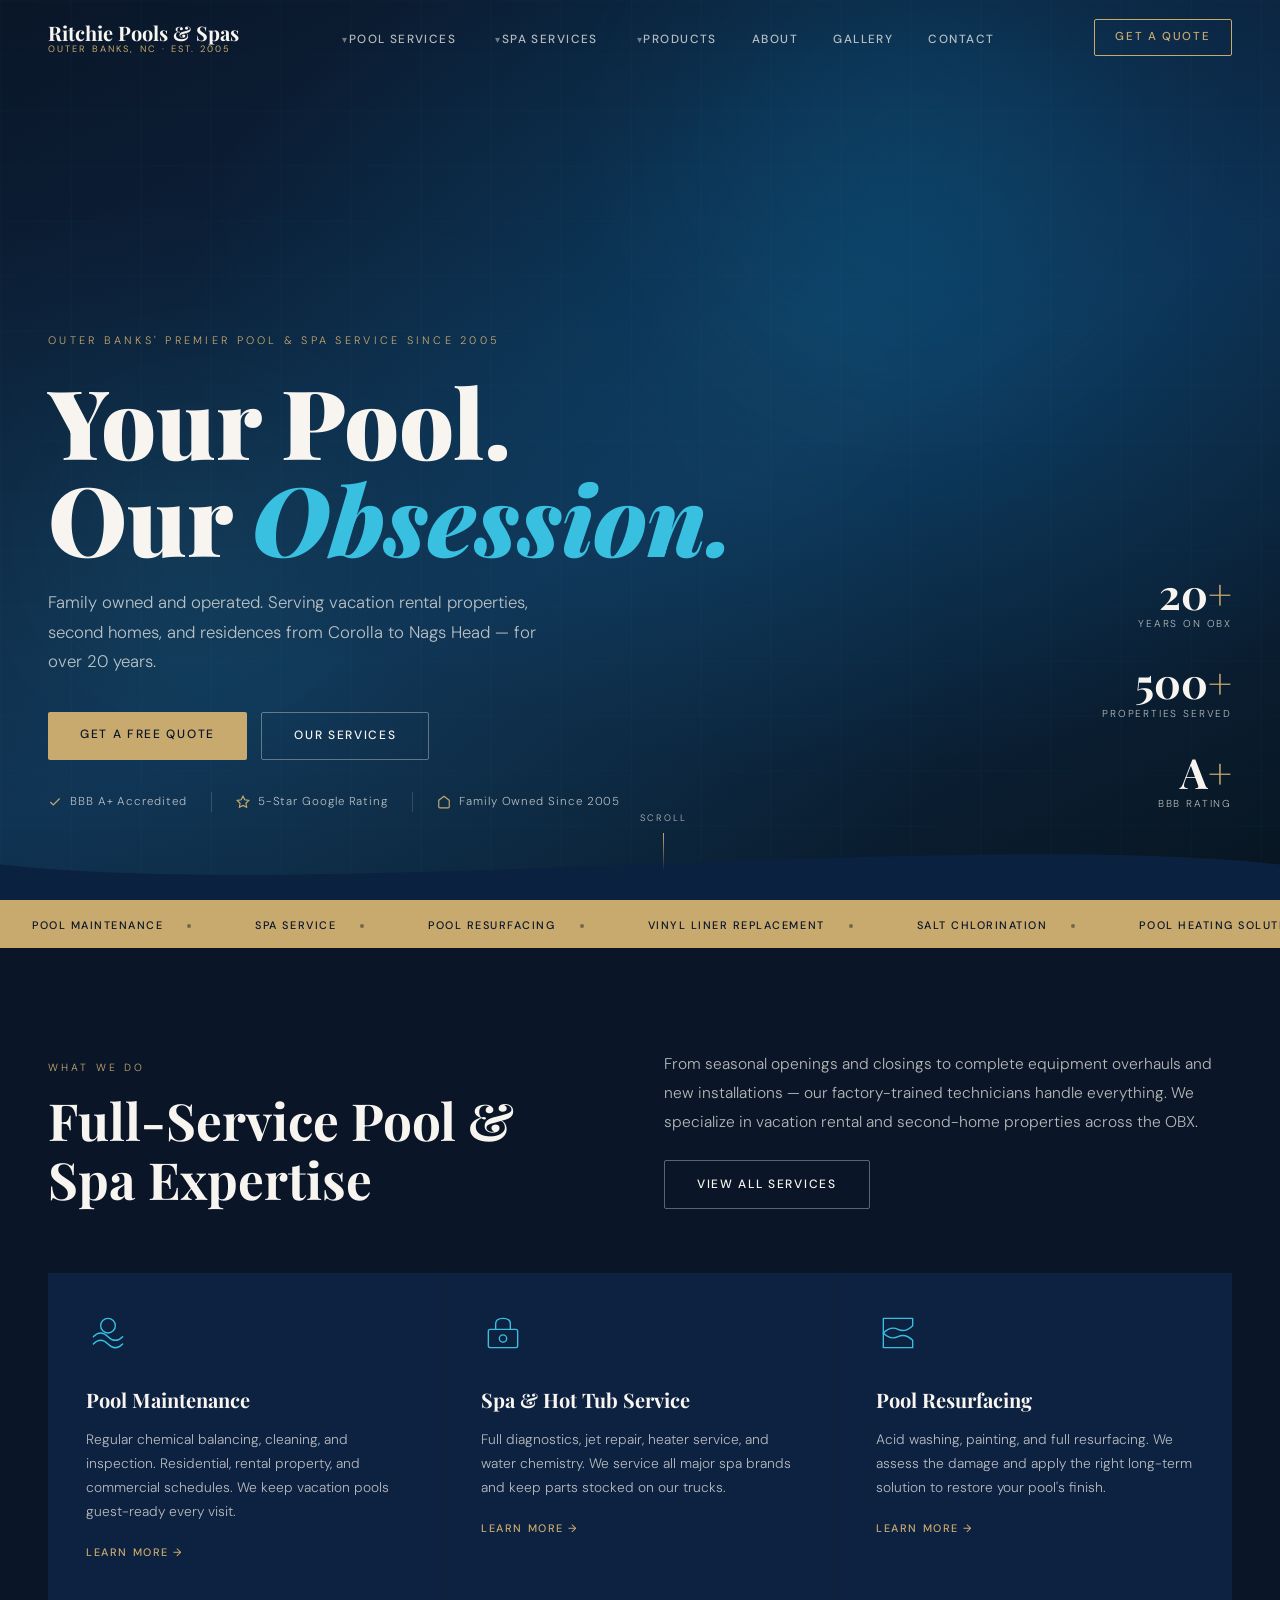
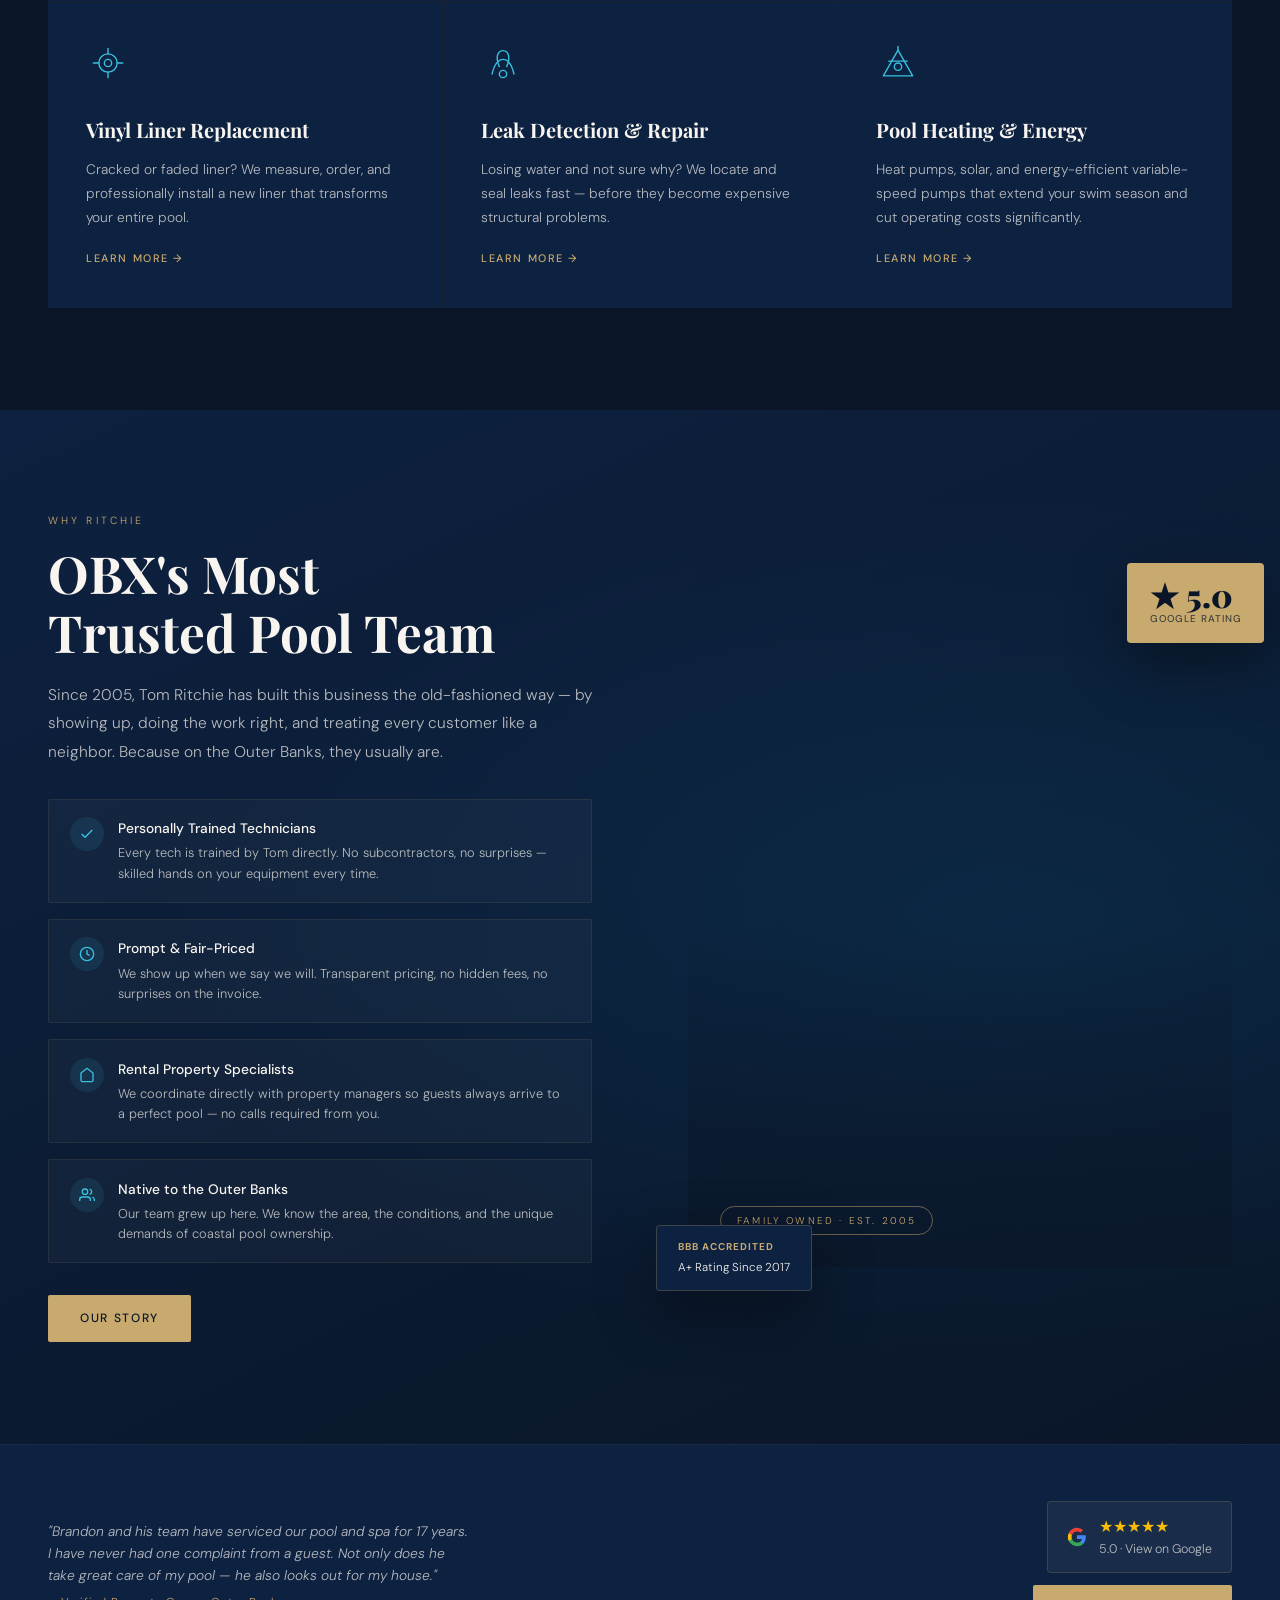
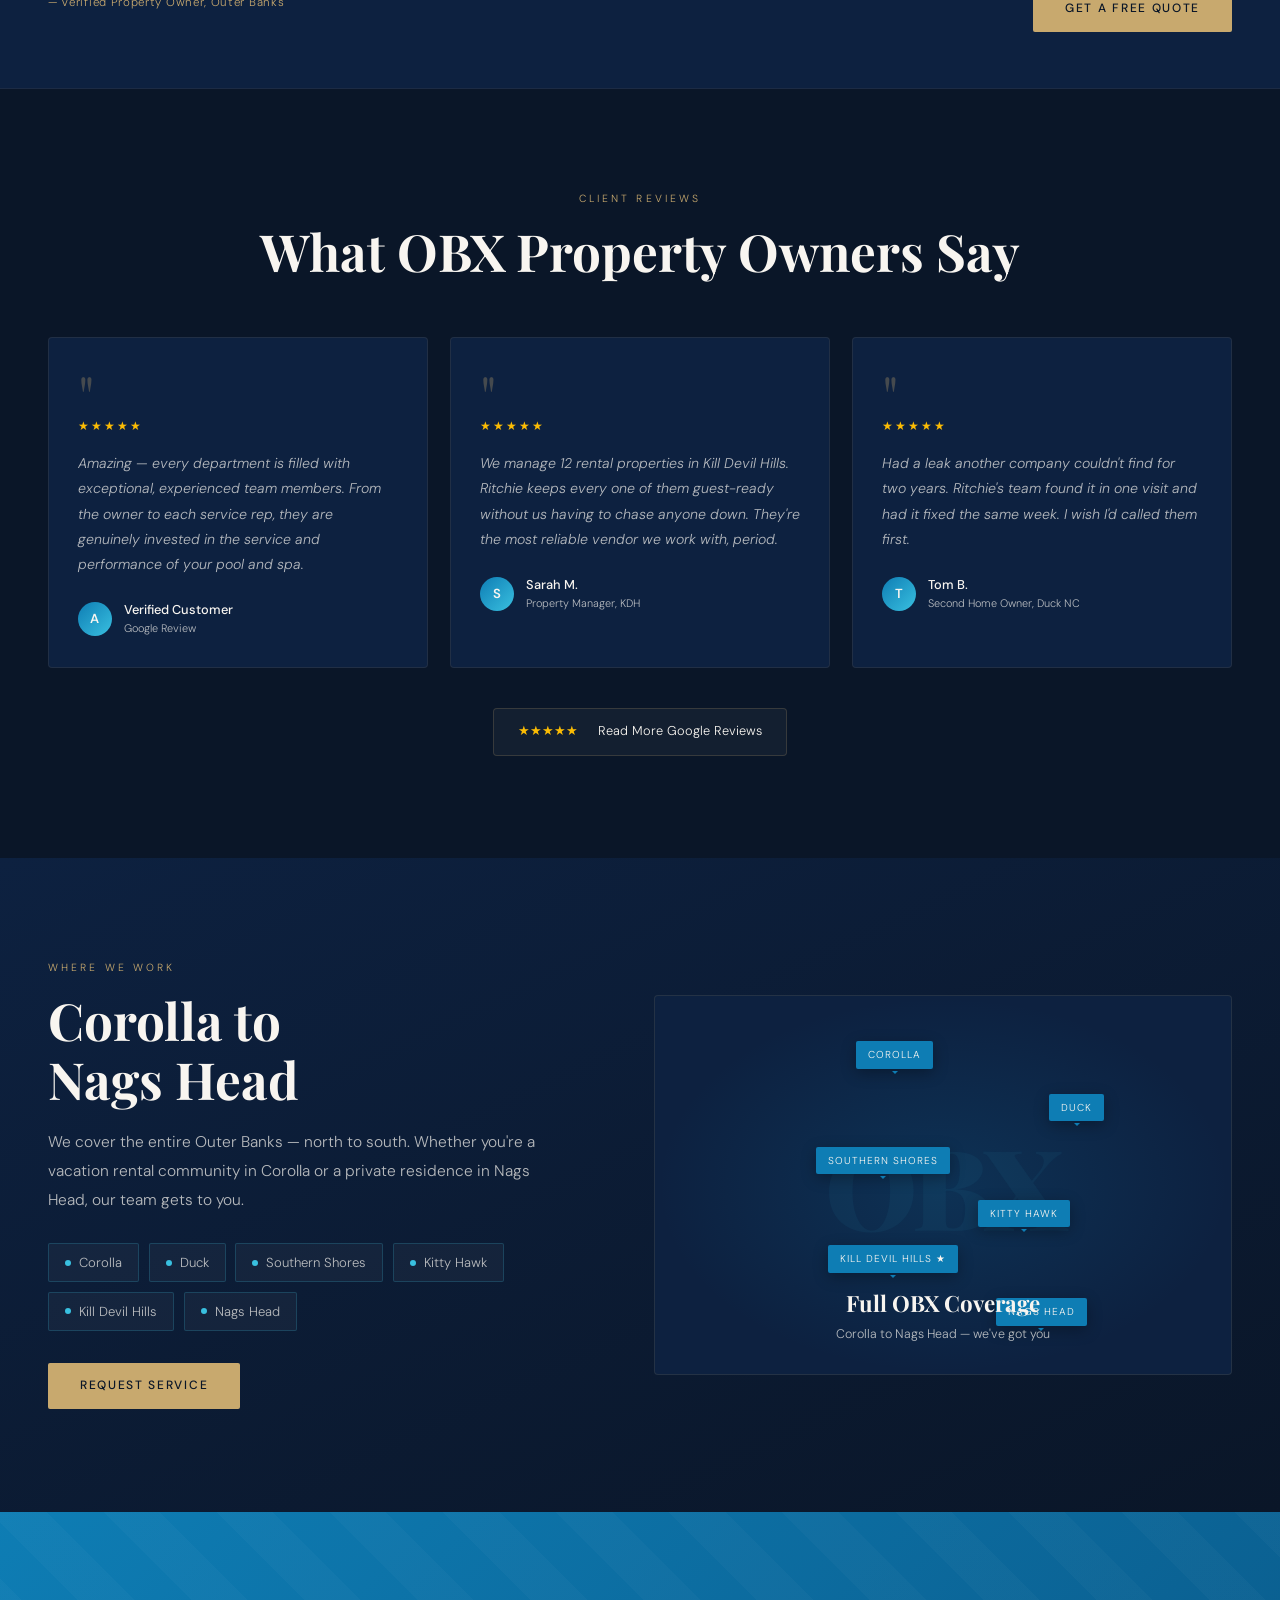
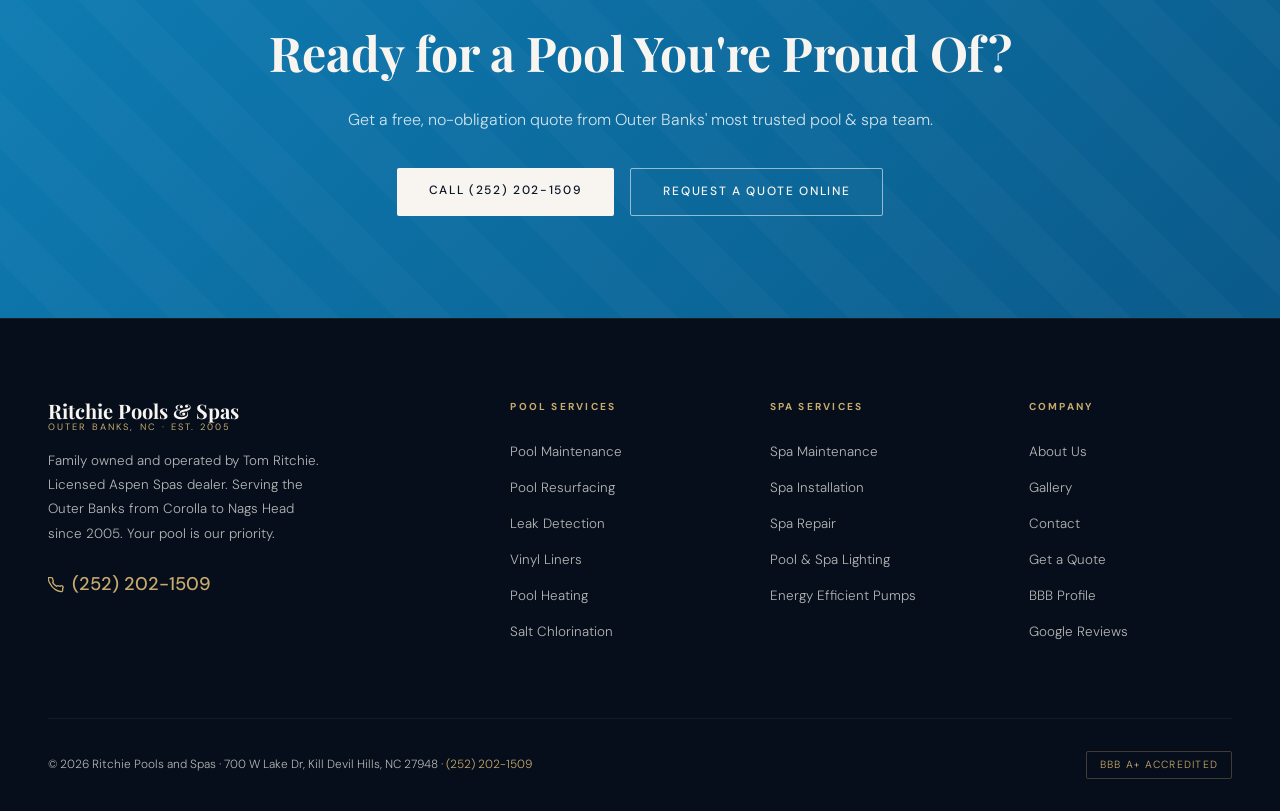
==== commit 0a616bc4: "Polish: fix nav wrapping, mobile overflow, map pin overlap, responsive spacing" ====
--- a/index.html
+++ b/index.html
@@ -41,9 +41,9 @@
       filter: blur(90px); opacity: .38;
       animation: floatOrb 14s ease-in-out infinite;
     }
-    .orb-1 { width: 540px; height: 540px; background: radial-gradient(circle, rgba(14,125,180,.65),transparent 70%); top:-120px; right:8%; }
-    .orb-2 { width: 320px; height: 320px; background: radial-gradient(circle, rgba(57,192,224,.4),transparent 70%); bottom:22%; left:3%; animation-delay:-6s; }
-    .orb-3 { width: 180px; height: 180px; background: radial-gradient(circle, rgba(200,169,110,.28),transparent 70%); top:35%; right:32%; animation-delay:-3s; }
+    .orb-1 { width: 540px; height: 540px; background: radial-gradient(circle, rgba(14,125,180,.65),transparent 70%); top:-120px; right:8%; max-width: 55vw; }
+    .orb-2 { width: 320px; height: 320px; background: radial-gradient(circle, rgba(57,192,224,.4),transparent 70%); bottom:22%; left:3%; animation-delay:-6s; max-width: 40vw; }
+    .orb-3 { width: 180px; height: 180px; background: radial-gradient(circle, rgba(200,169,110,.28),transparent 70%); top:35%; right:32%; animation-delay:-3s; max-width: 30vw; }
     @keyframes floatOrb { 0%,100%{transform:translateY(0) scale(1)} 50%{transform:translateY(-28px) scale(1.04)} }
     /* Pool image overlay */
     .hero-img {
@@ -130,7 +130,7 @@
     }
     .services-grid {
       display: grid; grid-template-columns: repeat(3,1fr);
-      gap: 1.5px; background: rgba(200,169,110,.08);
+      gap: 1px; background: rgba(200,169,110,.08);
     }
     .svc-card {
       background: var(--deep-blue); padding: 2.4rem;
@@ -303,26 +303,32 @@
       content: ''; position: absolute; bottom: -5px; left: 50%; transform: translateX(-50%);
       border: 3px solid transparent; border-top-color: var(--pool-blue); border-bottom: none;
     }
-    .map-center-text { position: relative; z-index: 1; text-align: center; }
-    .map-center-text h3 { font-family: var(--font-display); font-size: 1.6rem; margin-bottom: .4rem; }
-    .map-center-text p { font-size: .82rem; color: var(--text-light); }
+    /* Map center text — only visible when no pins are overlapping */
+    .map-center-text { position: absolute; bottom: 1.8rem; left: 0; right: 0; z-index: 1; text-align: center; padding: 0 1rem; }
+    .map-center-text h3 { font-family: var(--font-display); font-size: 1.4rem; margin-bottom: .2rem; }
+    .map-center-text p { font-size: .78rem; color: var(--text-light); }
 
     /* ── RESPONSIVE ── */
-    @media(max-width:860px){
+    @media(max-width:940px){
       .hero-stats { display: none; }
       .scroll-hint { display: none; }
+    }
+    @media(max-width:860px){
       .services-header { grid-template-columns:1fr; gap:1.5rem; }
-      .services-grid { grid-template-columns:1fr; }
+      .services-grid { grid-template-columns:1fr; gap:1px; }
       .why-grid { grid-template-columns:1fr; gap:3rem; }
       .why-visual-wrap { display: none; }
       .sa-grid { grid-template-columns:1fr; gap:3rem; }
       .testi-grid { grid-template-columns:1fr; }
       .proof-right { align-items: flex-start; }
+      .map-box { min-height: 320px; }
     }
     @media(max-width:520px){
       .hero-title { font-size: 2.7rem; }
       .hero-trust { gap:1rem; }
       .trust-sep { display:none; }
+      /* Contain orbs so they don't bleed off-screen on small phones */
+      .orb { max-width: 50vw; max-height: 50vw; }
     }
   </style>
 </head>
--- a/css/style.css
+++ b/css/style.css
@@ -136,6 +136,8 @@
   justify-content: space-between;
   transition: background .4s, padding .4s, border-color .4s;
   border-bottom: 1px solid transparent;
+  /* Prevent nav items from ever wrapping */
+  white-space: nowrap;
 }
 .site-nav.scrolled {
   background: rgba(10,22,40,.93);
@@ -162,7 +164,7 @@
   color: var(--gold);
   font-weight: 400;
 }
-.nav-center { display: flex; gap: 2.2rem; list-style: none; }
+.nav-center { display: flex; gap: 2.2rem; list-style: none; flex-shrink: 0; }
 .nav-center a {
   font-size: 0.74rem;
   letter-spacing: 0.12em;
@@ -485,14 +487,26 @@
 .google-badge .g-count { font-size: 0.78rem; color: var(--text-light); }
 .google-badge .g-label { font-size: 0.65rem; letter-spacing: 0.1em; text-transform: uppercase; color: var(--gold); }
 
+/* ── OVERFLOW FIX — prevents horizontal scroll on all pages ── */
+html, body { overflow-x: hidden; }
+
 /* ── RESPONSIVE ── */
+@media (max-width: 1180px) {
+  .nav-center { gap: 1.2rem; }
+  .nav-center a { font-size: 0.68rem; letter-spacing: 0.08em; }
+  .nav-logo { font-size: 1.1rem; }
+}
 @media (max-width: 1024px) {
-  .nav-center { gap: 1.6rem; }
-}
-@media (max-width: 860px) {
+  .nav-center { gap: 0.9rem; }
+  .nav-cta-btn { padding: 0.45rem 1rem; font-size: 0.68rem; }
+}
+/* Hide nav links and show hamburger at 940px so nav never wraps */
+@media (max-width: 940px) {
   .nav-center, .nav-cta-btn { display: none; }
   .hamburger { display: flex; }
   .mobile-menu { display: flex; }
+}
+@media (max-width: 860px) {
   .footer-grid { grid-template-columns: 1fr 1fr; gap: 2.5rem; }
 }
 @media (max-width: 520px) {
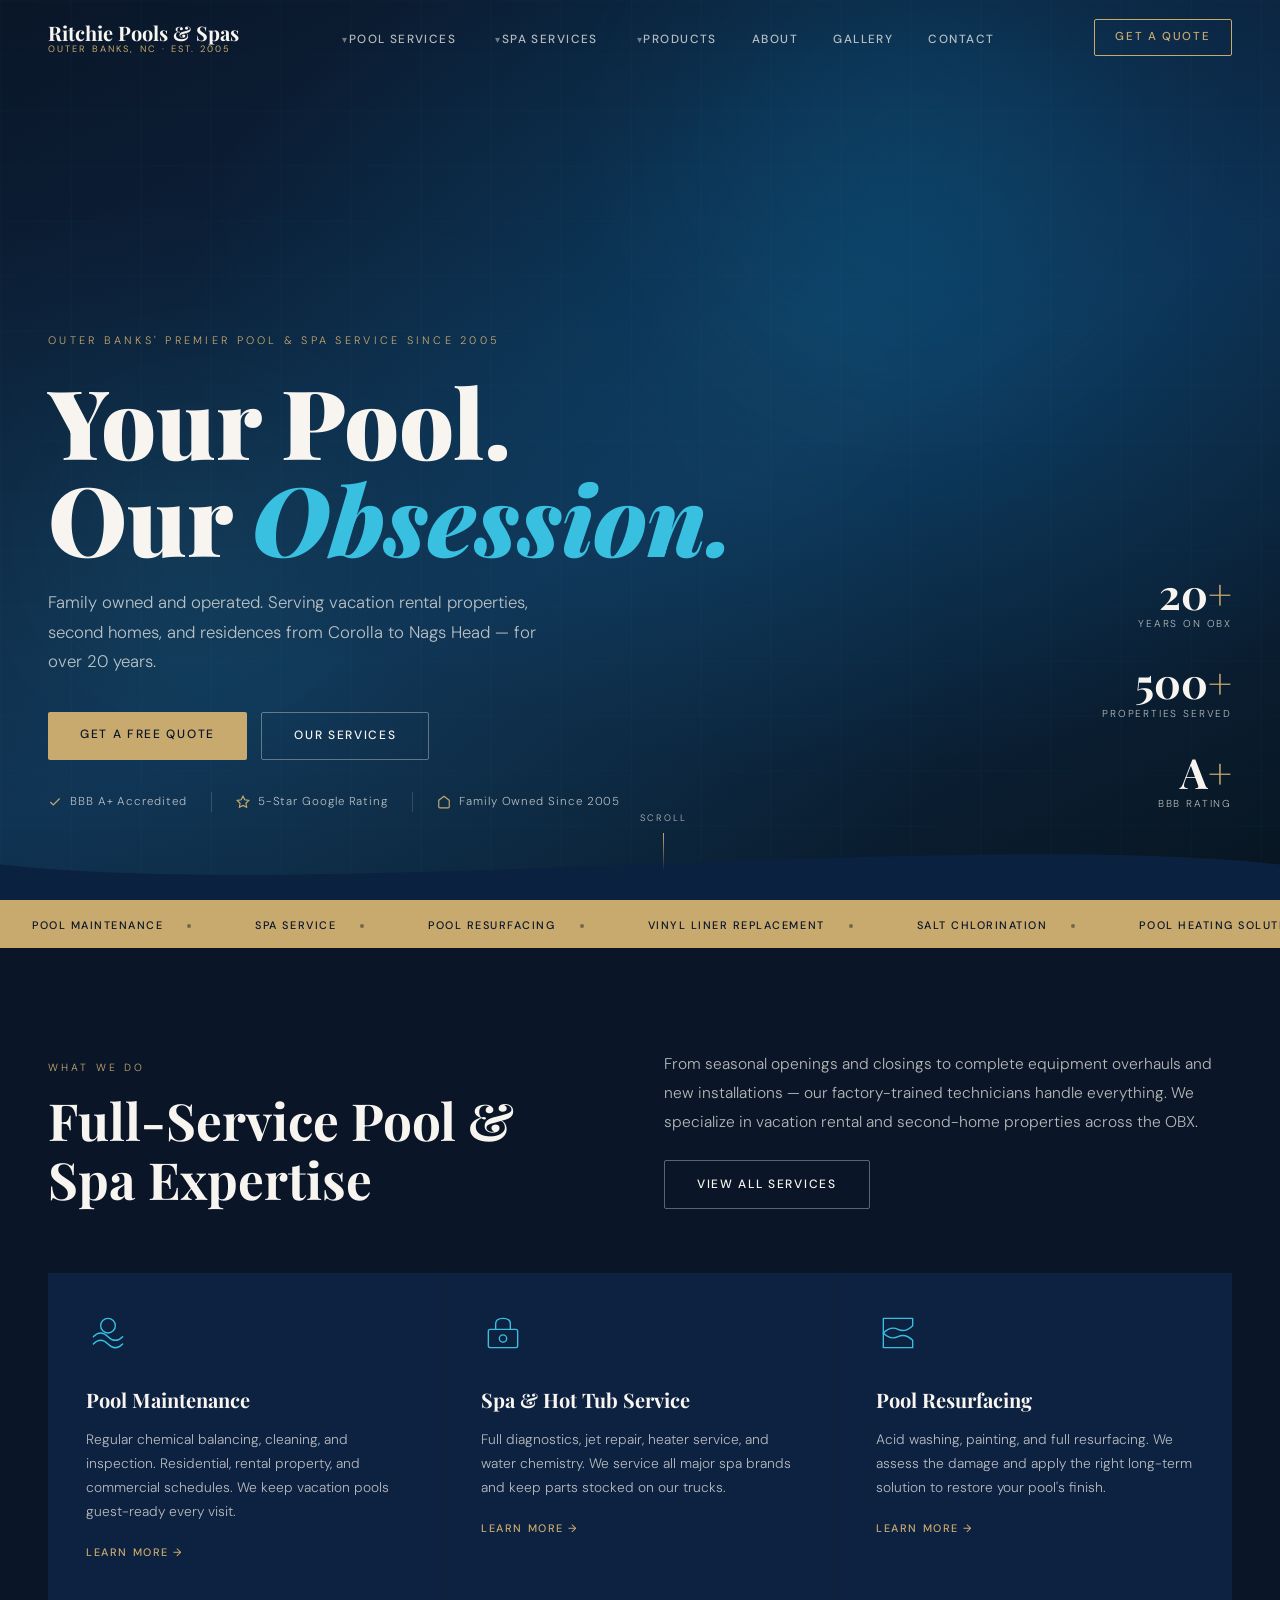
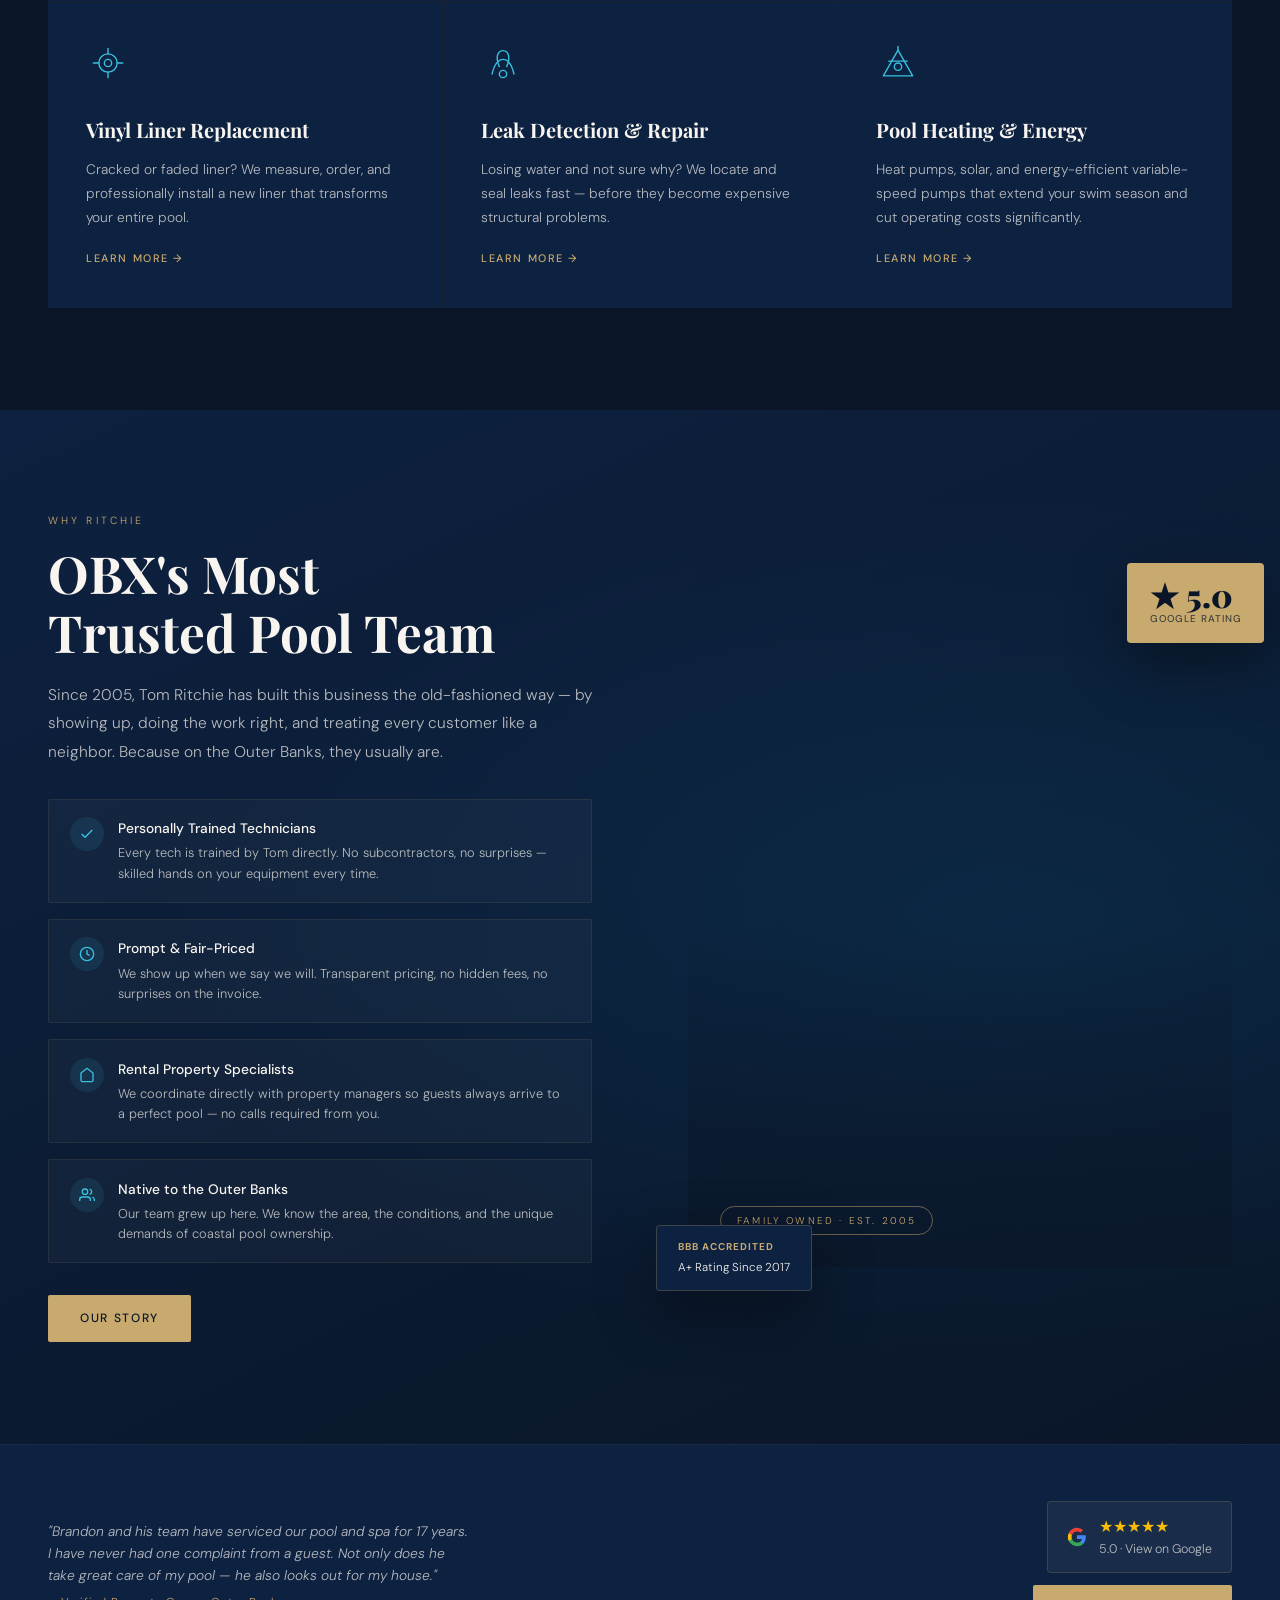
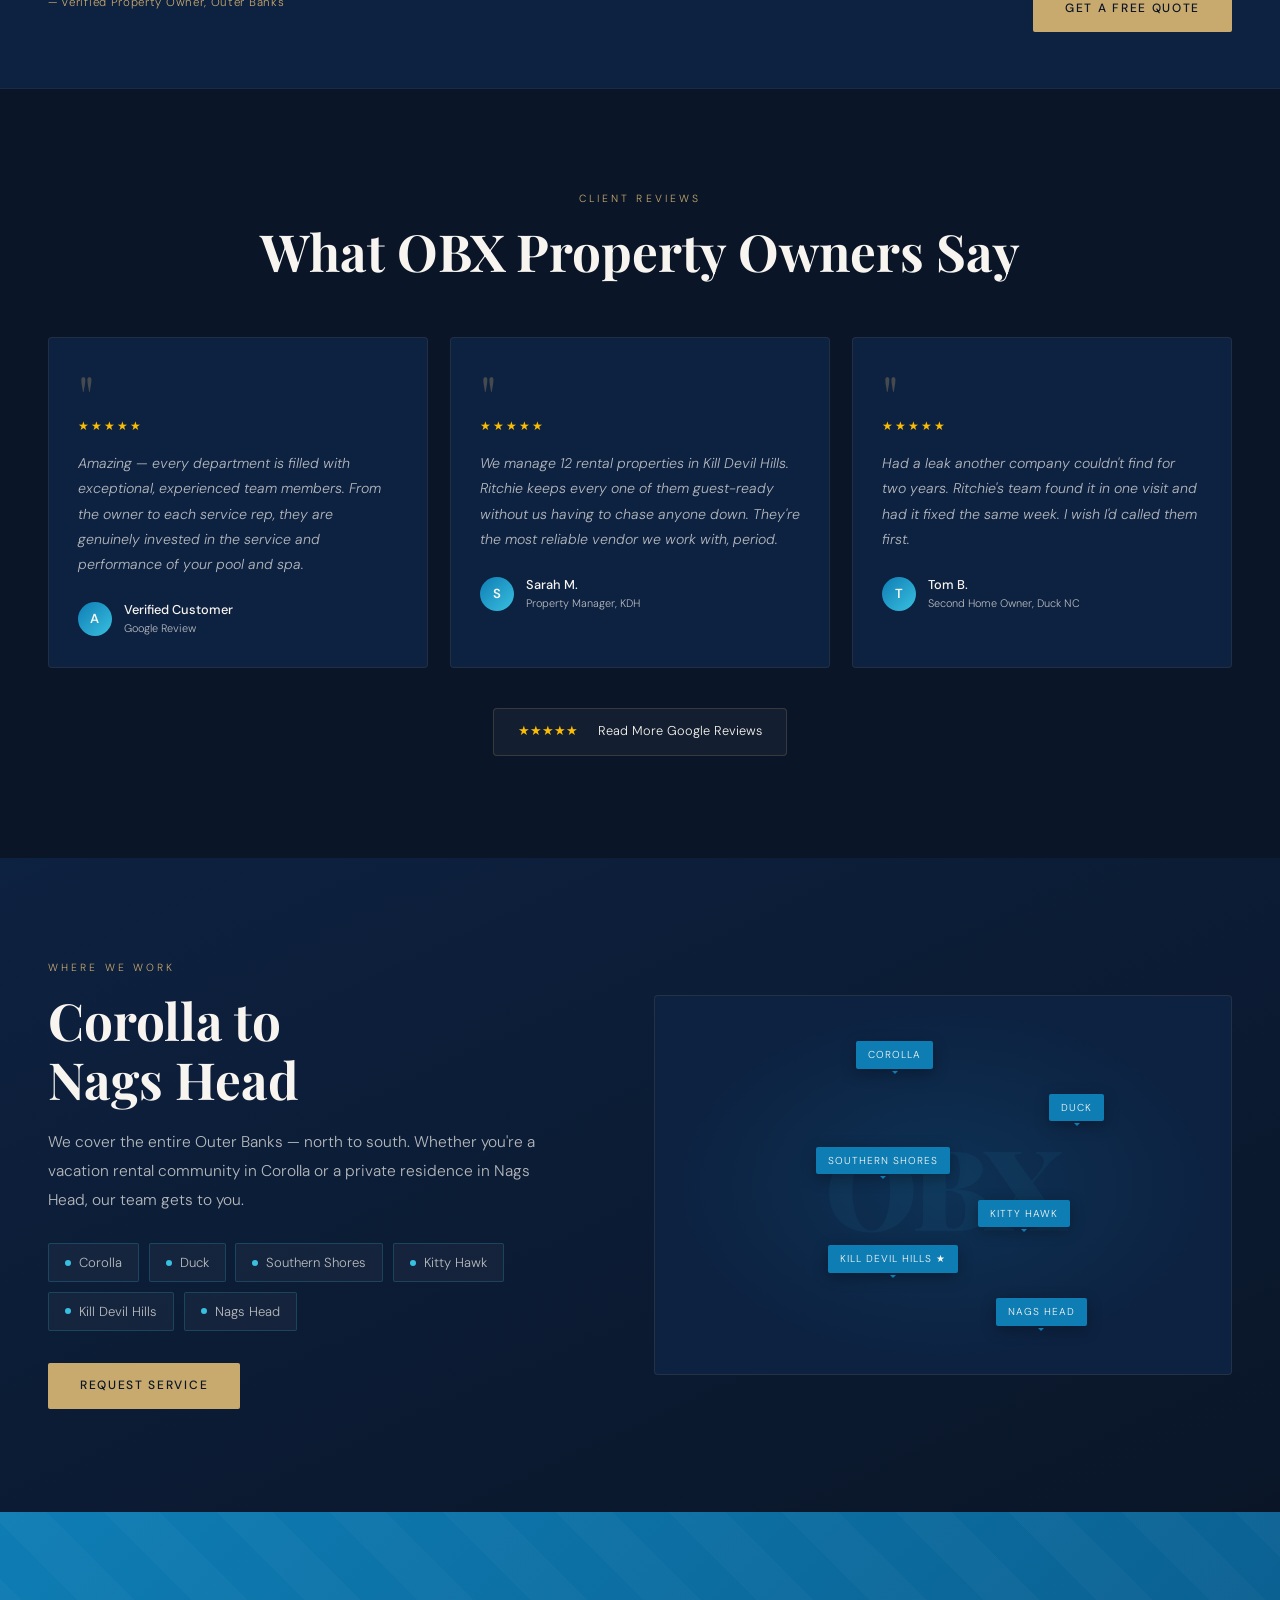
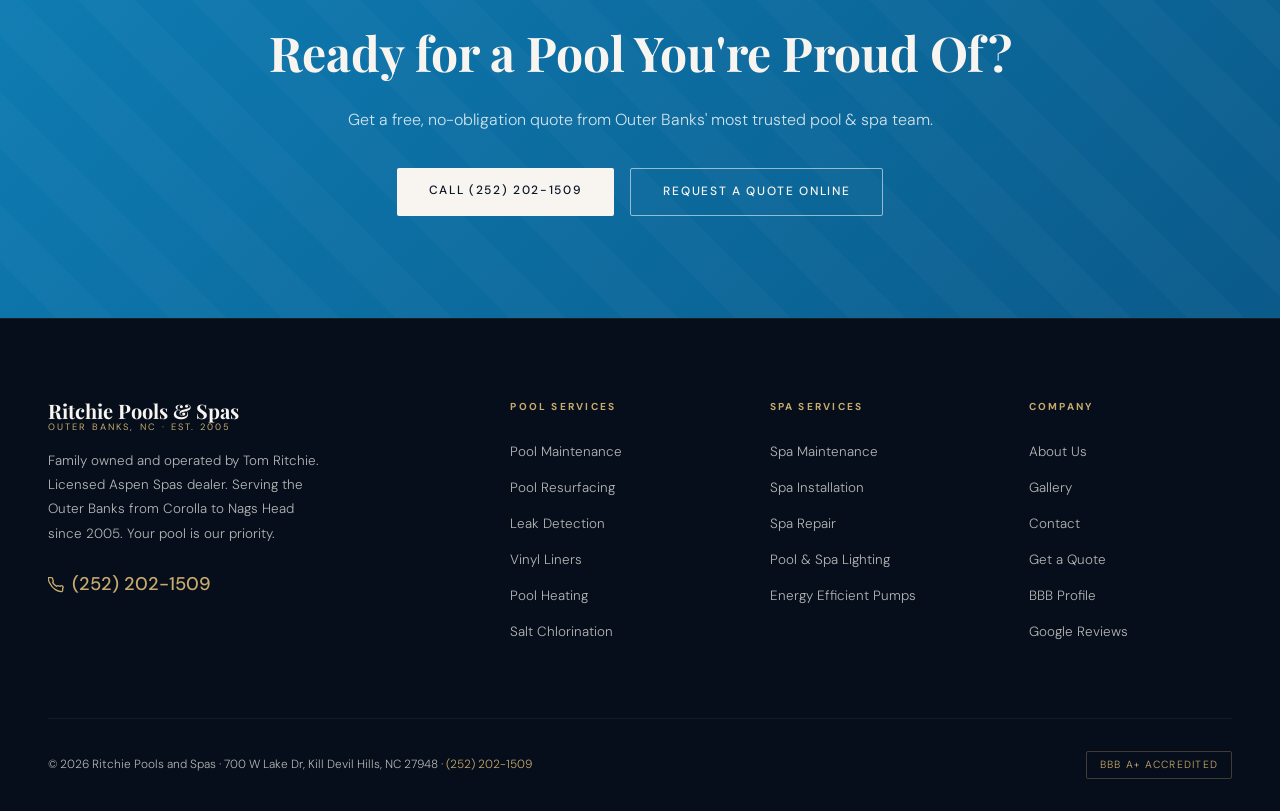
==== commit e9fc92fa: "Final polish: fix hero eyebrow/nav overlap, hide map text overlap, strengthen overflow containment" ====
--- a/index.html
+++ b/index.html
@@ -18,6 +18,8 @@
       display: flex;
       align-items: flex-end;
       overflow: hidden;
+      /* Prevent any child from causing horizontal scroll */
+      max-width: 100vw;
     }
     .hero-bg {
       position: absolute; inset: 0;
@@ -58,7 +60,8 @@
     }
     .hero-content {
       position: relative; z-index: 2;
-      padding: 0 var(--side-pad) clamp(3rem,7vw,5.5rem);
+      /* Top padding pushes content below the fixed nav (nav ~72px tall) */
+      padding: clamp(5rem,10vw,7rem) var(--side-pad) clamp(3rem,7vw,5.5rem);
       max-width: 820px;
     }
     .hero-eyebrow {
@@ -66,6 +69,8 @@
       color: var(--gold); margin-bottom: 1.4rem;
       opacity: 0; transform: translateY(18px);
       animation: fadeUp .7s ease forwards .3s;
+      /* Keep eyebrow below nav on initial load */
+      position: relative; z-index: 2;
     }
     .hero-title {
       font-family: var(--font-display);
@@ -303,10 +308,8 @@
       content: ''; position: absolute; bottom: -5px; left: 50%; transform: translateX(-50%);
       border: 3px solid transparent; border-top-color: var(--pool-blue); border-bottom: none;
     }
-    /* Map center text — only visible when no pins are overlapping */
-    .map-center-text { position: absolute; bottom: 1.8rem; left: 0; right: 0; z-index: 1; text-align: center; padding: 0 1rem; }
-    .map-center-text h3 { font-family: var(--font-display); font-size: 1.4rem; margin-bottom: .2rem; }
-    .map-center-text p { font-size: .78rem; color: var(--text-light); }
+    /* Map center text hidden — pins convey the same info without overlap */
+    .map-center-text { display: none; }
 
     /* ── RESPONSIVE ── */
     @media(max-width:940px){
@@ -329,6 +332,8 @@
       .trust-sep { display:none; }
       /* Contain orbs so they don't bleed off-screen on small phones */
       .orb { max-width: 50vw; max-height: 50vw; }
+      /* Tighter top padding on small phones */
+      .hero-content { padding-top: 4.5rem; }
     }
   </style>
 </head>
--- a/css/style.css
+++ b/css/style.css
@@ -488,7 +488,10 @@
 .google-badge .g-label { font-size: 0.65rem; letter-spacing: 0.1em; text-transform: uppercase; color: var(--gold); }
 
 /* ── OVERFLOW FIX — prevents horizontal scroll on all pages ── */
-html, body { overflow-x: hidden; }
+html { overflow-x: hidden; }
+body { overflow-x: hidden; max-width: 100vw; }
+/* Ensure no section bleeds wider than viewport */
+section, footer, nav { max-width: 100%; }
 
 /* ── RESPONSIVE ── */
 @media (max-width: 1180px) {
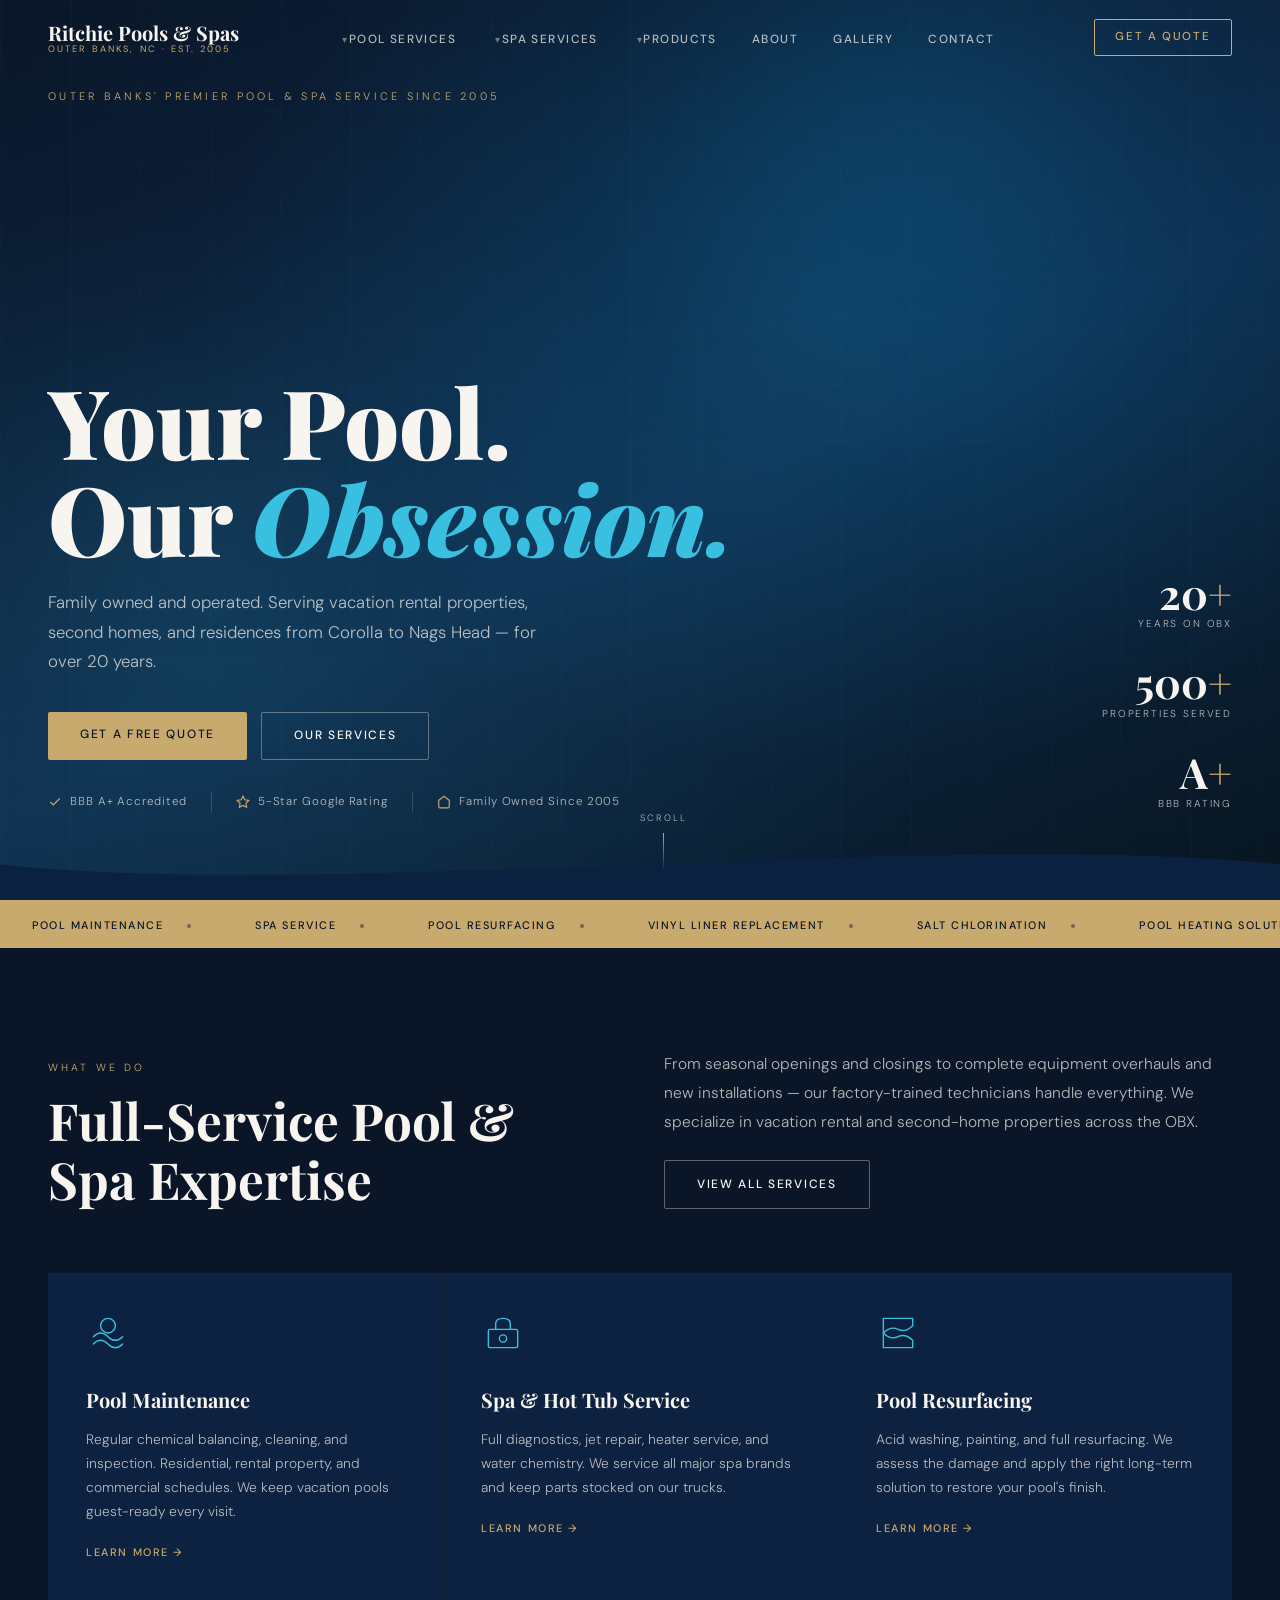
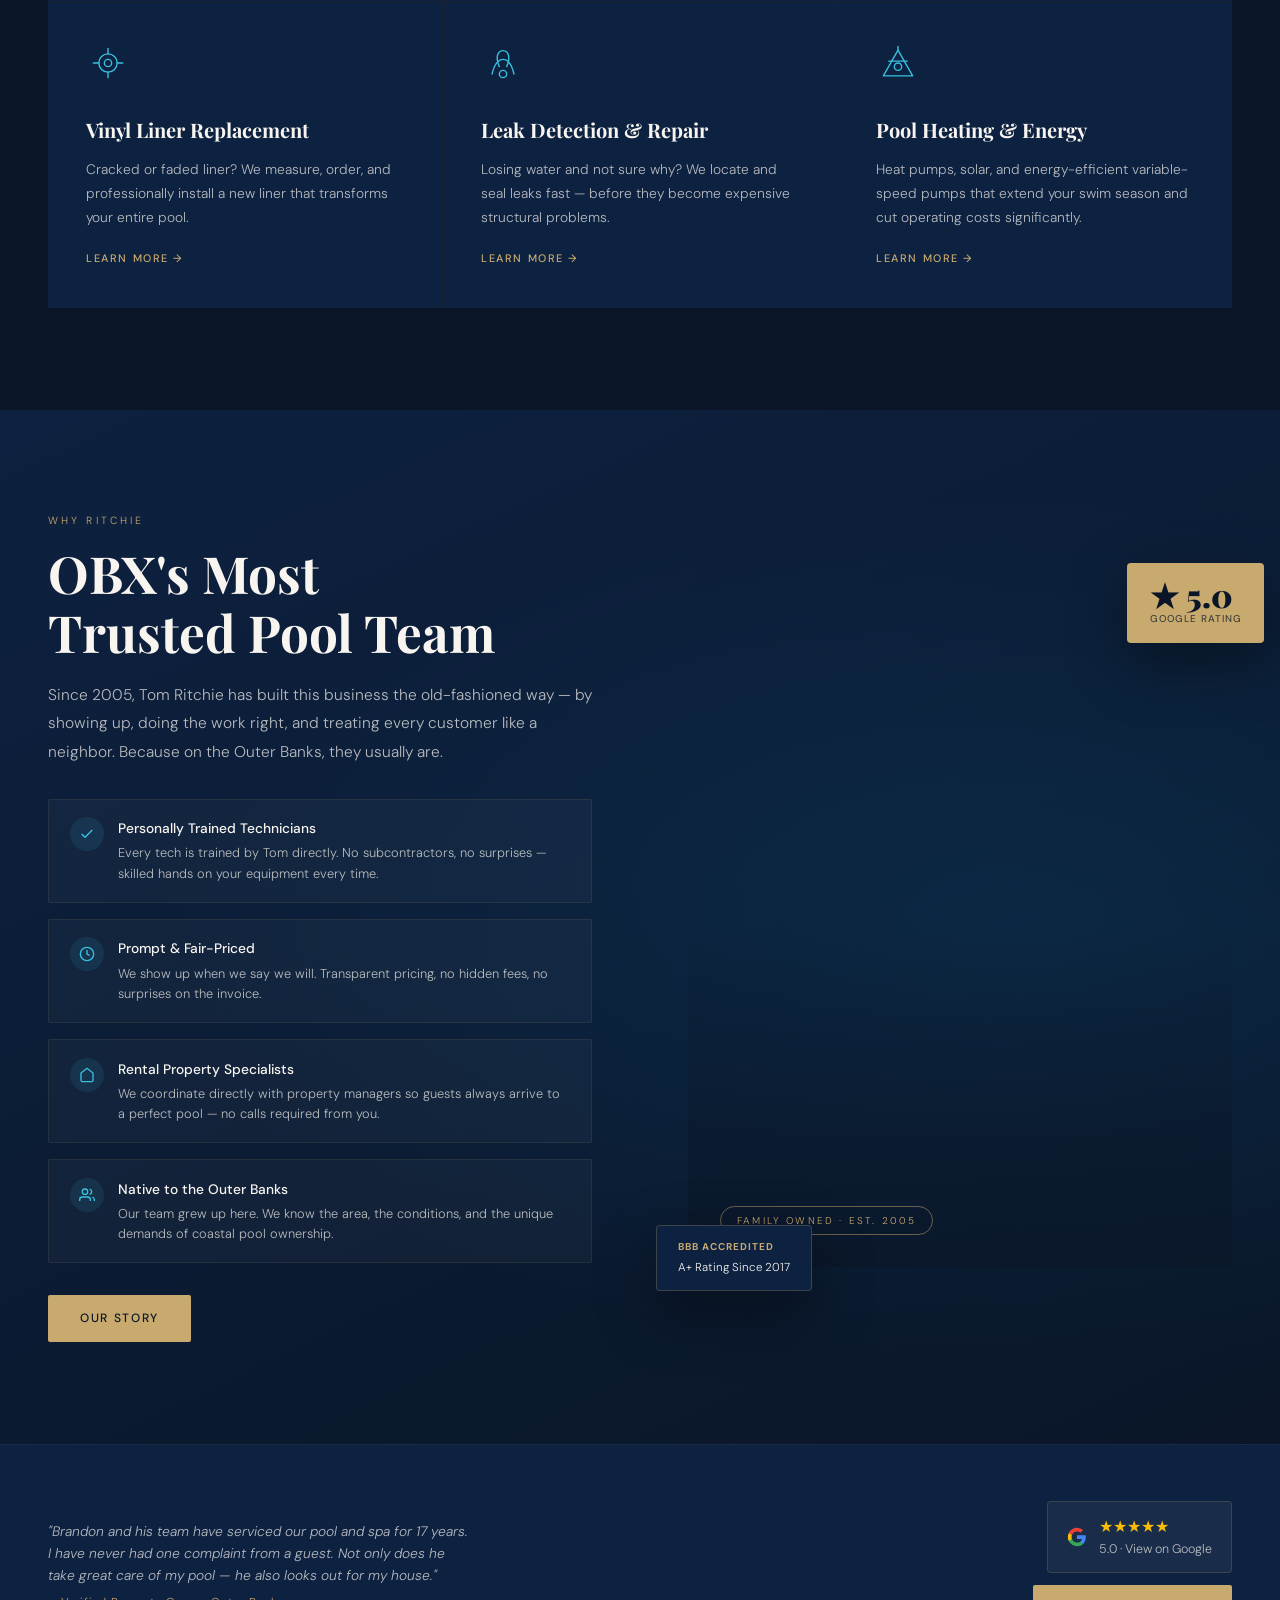
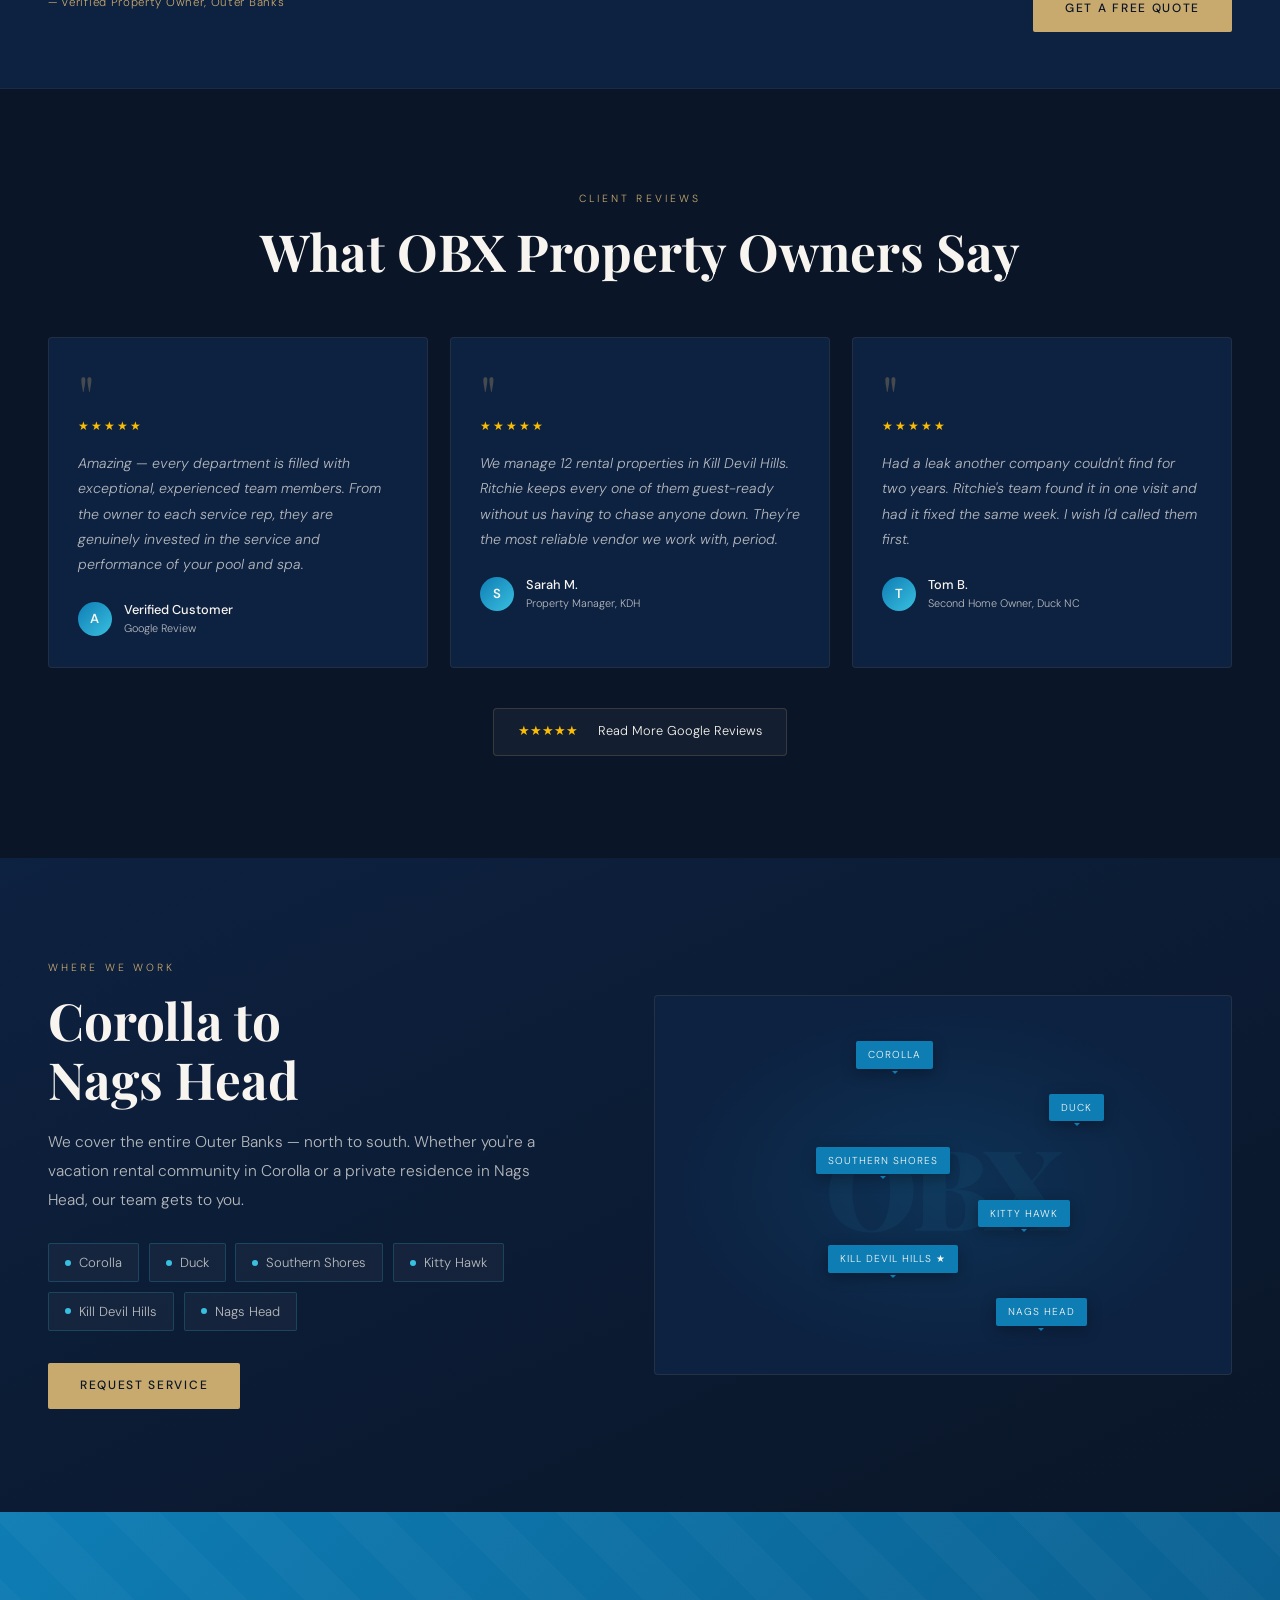
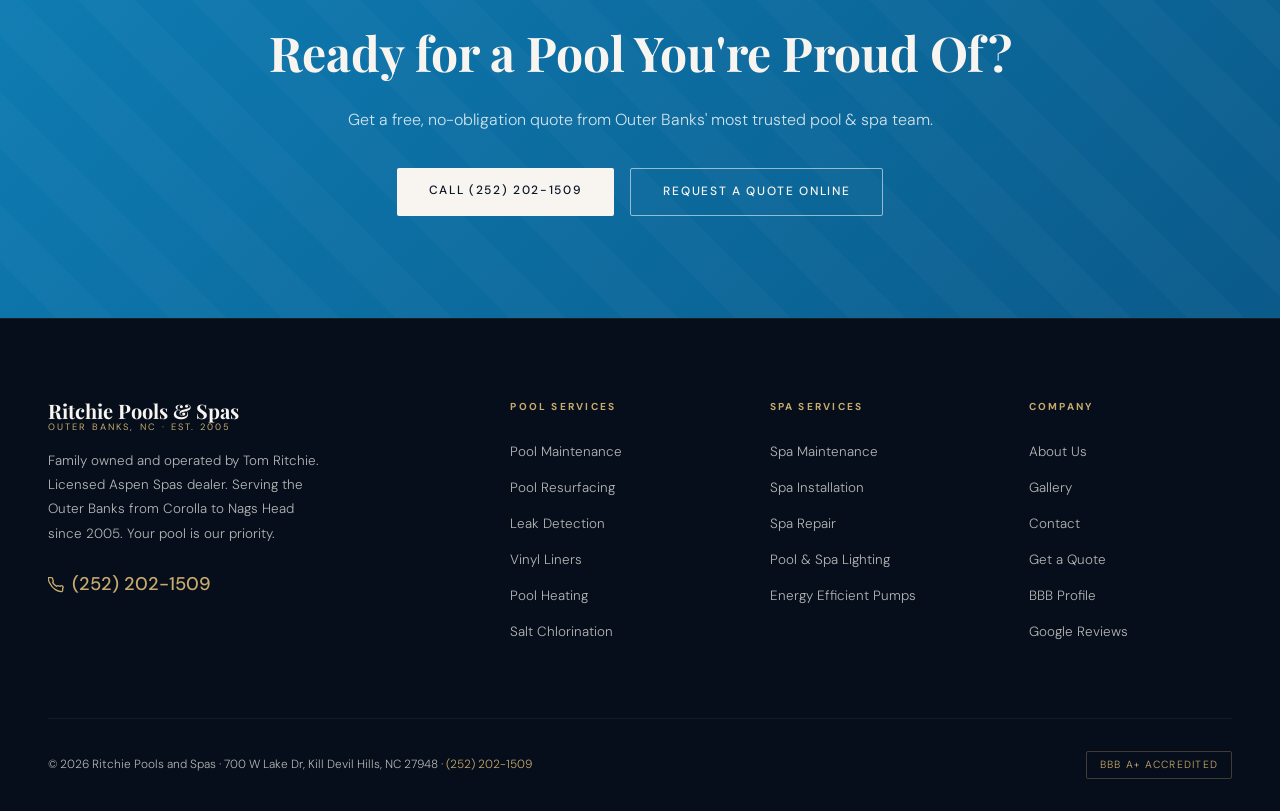
==== commit 7d6cb59c: "Fix: hero eyebrow nav overlap, replace all broken images with hotlink-safe sources" ====
--- a/index.html
+++ b/index.html
@@ -47,11 +47,11 @@
     .orb-2 { width: 320px; height: 320px; background: radial-gradient(circle, rgba(57,192,224,.4),transparent 70%); bottom:22%; left:3%; animation-delay:-6s; max-width: 40vw; }
     .orb-3 { width: 180px; height: 180px; background: radial-gradient(circle, rgba(200,169,110,.28),transparent 70%); top:35%; right:32%; animation-delay:-3s; max-width: 30vw; }
     @keyframes floatOrb { 0%,100%{transform:translateY(0) scale(1)} 50%{transform:translateY(-28px) scale(1.04)} }
-    /* Pool image overlay */
+    /* Pool image overlay — using source.unsplash.com format which allows hotlinking */
     .hero-img {
       position: absolute; inset: 0;
-      background: url('https://images.unsplash.com/photo-1575429198097-0414ec08e8cd?w=1600&q=80&auto=format&fit=crop') center/cover no-repeat;
-      opacity: .13;
+      background: url('https://source.unsplash.com/1600x900/?swimming-pool,luxury-pool') center/cover no-repeat;
+      opacity: .18;
     }
     /* Wave */
     .hero-wave {
@@ -60,17 +60,19 @@
     }
     .hero-content {
       position: relative; z-index: 2;
-      /* Top padding pushes content below the fixed nav (nav ~72px tall) */
-      padding: clamp(5rem,10vw,7rem) var(--side-pad) clamp(3rem,7vw,5.5rem);
+      padding: 0 var(--side-pad) clamp(3rem,7vw,5.5rem);
       max-width: 820px;
     }
+    /* Eyebrow is pulled OUT of hero-content and pinned to top of hero, below nav */
     .hero-eyebrow {
+      position: absolute;
+      top: 5.5rem;
+      left: var(--side-pad);
       font-size: .68rem; letter-spacing: .3em; text-transform: uppercase;
-      color: var(--gold); margin-bottom: 1.4rem;
+      color: var(--gold);
       opacity: 0; transform: translateY(18px);
       animation: fadeUp .7s ease forwards .3s;
-      /* Keep eyebrow below nav on initial load */
-      position: relative; z-index: 2;
+      z-index: 3;
     }
     .hero-title {
       font-family: var(--font-display);
@@ -191,7 +193,7 @@
     .why-visual-wrap { position: relative; }
     .why-visual {
       width: 100%; aspect-ratio: 4/5;
-      background: url('https://images.unsplash.com/photo-1558618666-fcd25c85cd64?w=900&q=80&auto=format&fit=crop') center/cover no-repeat;
+      background: url('https://source.unsplash.com/900x1100/?pool-technician,pool-service,swimming-pool') center/cover no-repeat;
       border-radius: 4px; overflow: hidden; position: relative;
     }
     .why-visual-overlay {
@@ -405,8 +407,9 @@
   <svg class="hero-wave" viewBox="0 0 1440 80" xmlns="http://www.w3.org/2000/svg" preserveAspectRatio="none">
     <path d="M0,40 C360,80 1080,0 1440,40 L1440,80 L0,80 Z" fill="rgba(10,33,64,1)"/>
   </svg>
+  <!-- Eyebrow sits outside hero-content so it doesn't push the bottom-anchored content -->
+  <p class="hero-eyebrow">Outer Banks' Premier Pool &amp; Spa Service Since 2005</p>
   <div class="hero-content">
-    <p class="hero-eyebrow">Outer Banks' Premier Pool & Spa Service Since 2005</p>
     <h1 class="hero-title">Your Pool.<br>Our <em>Obsession.</em></h1>
     <p class="hero-sub">Family owned and operated. Serving vacation rental properties, second homes, and residences from Corolla to Nags Head — for over 20 years.</p>
     <div class="hero-actions">
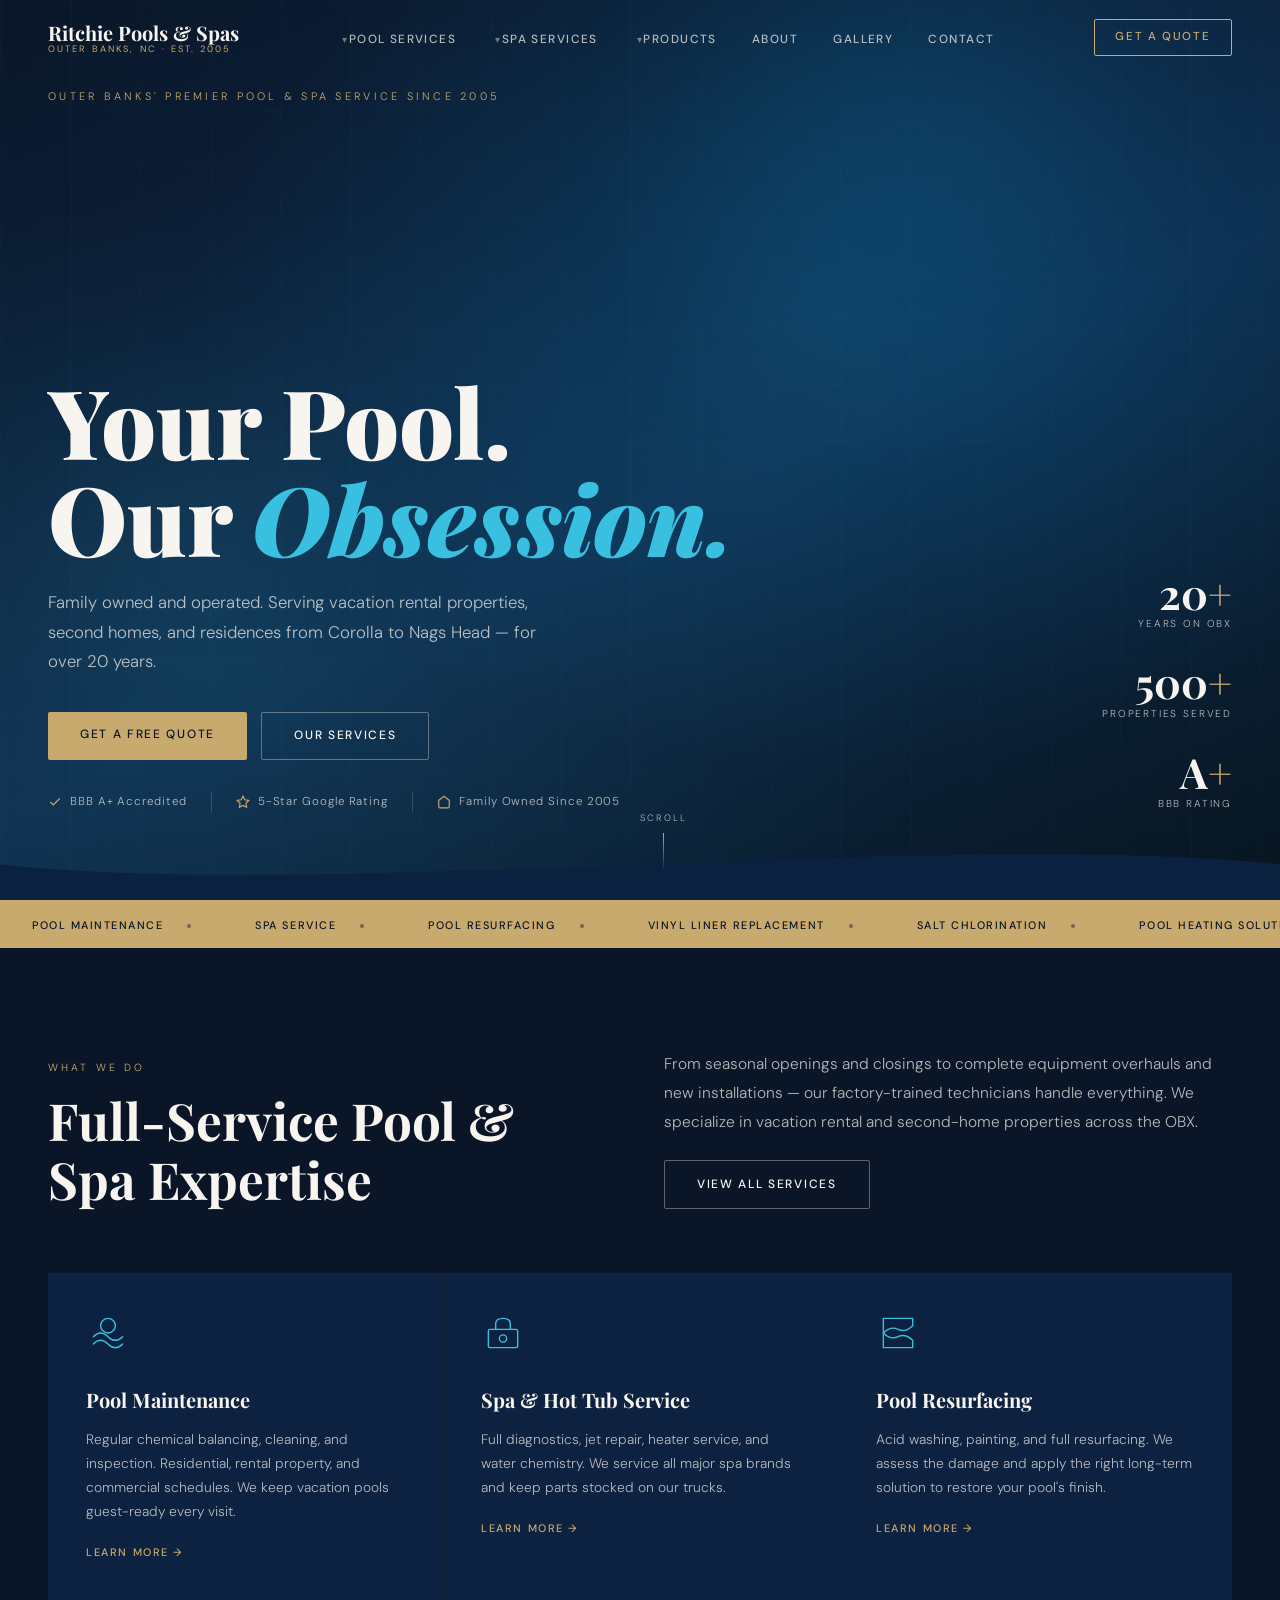
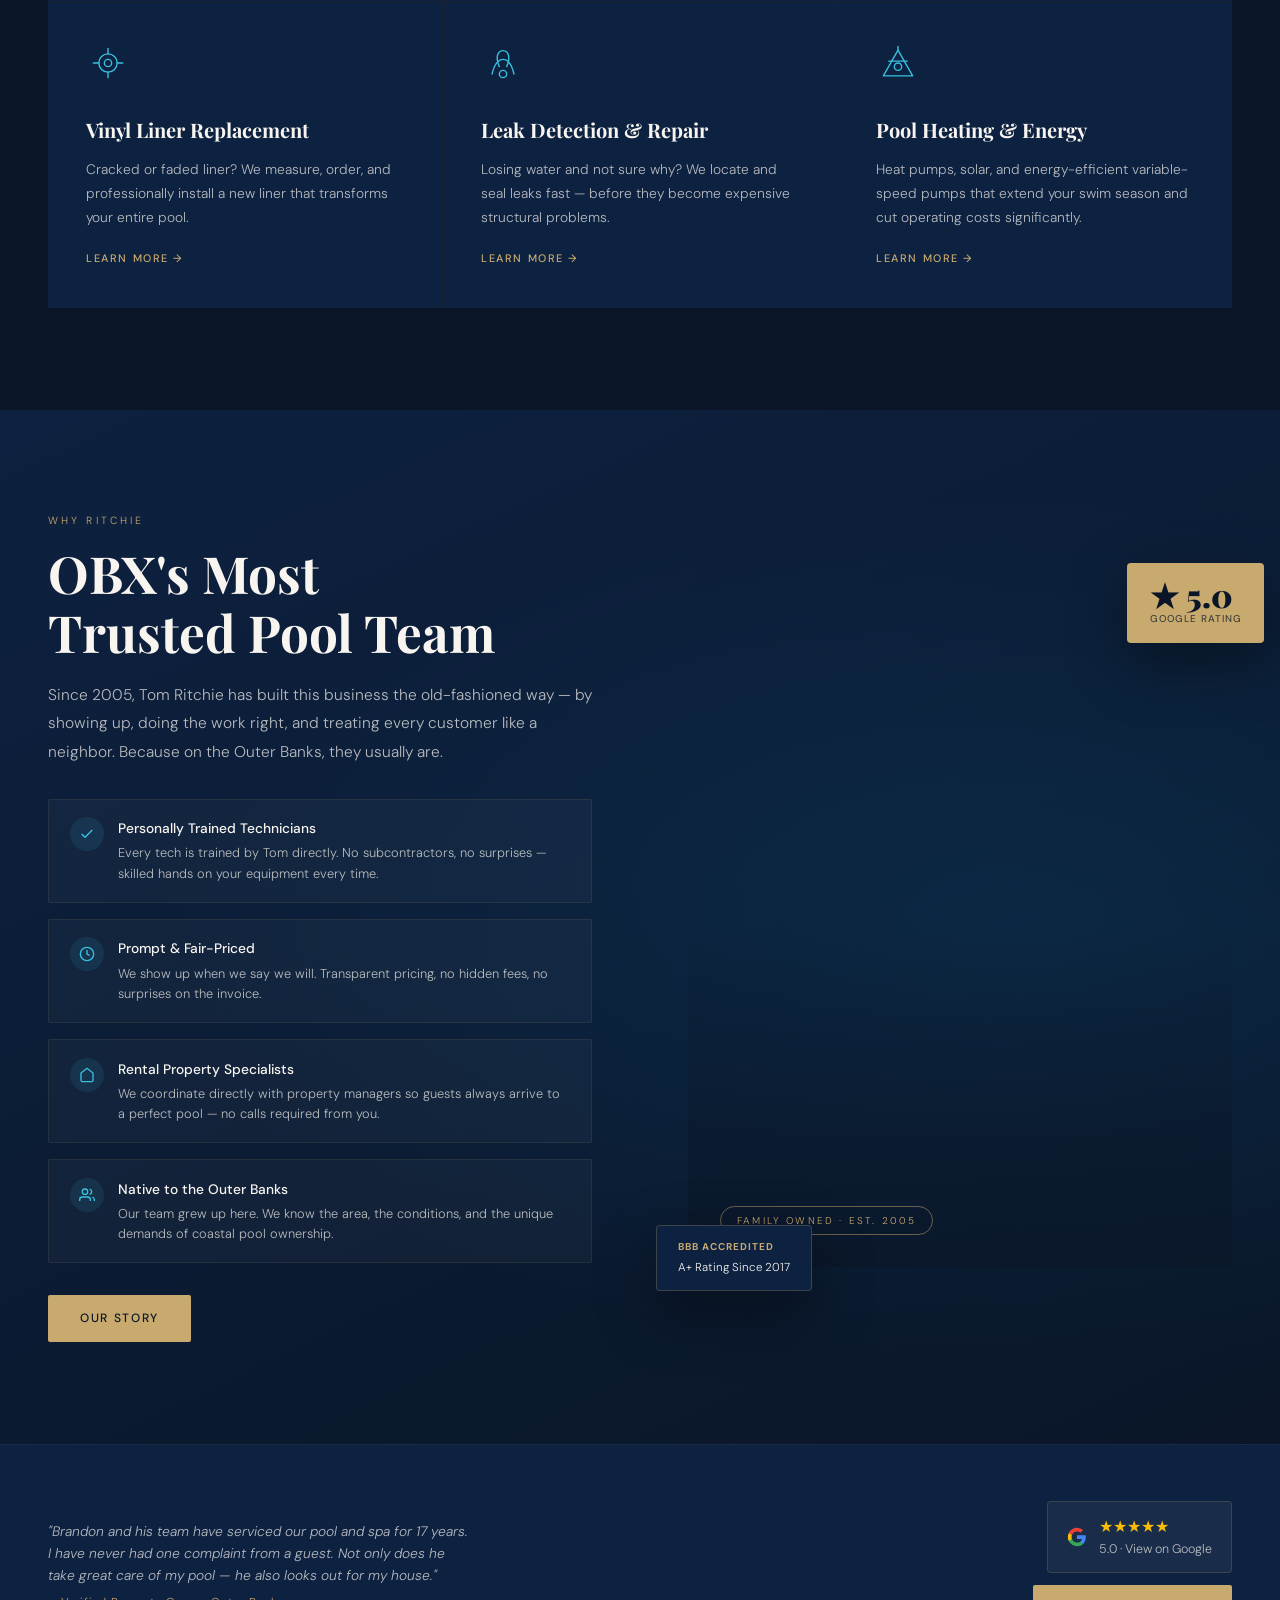
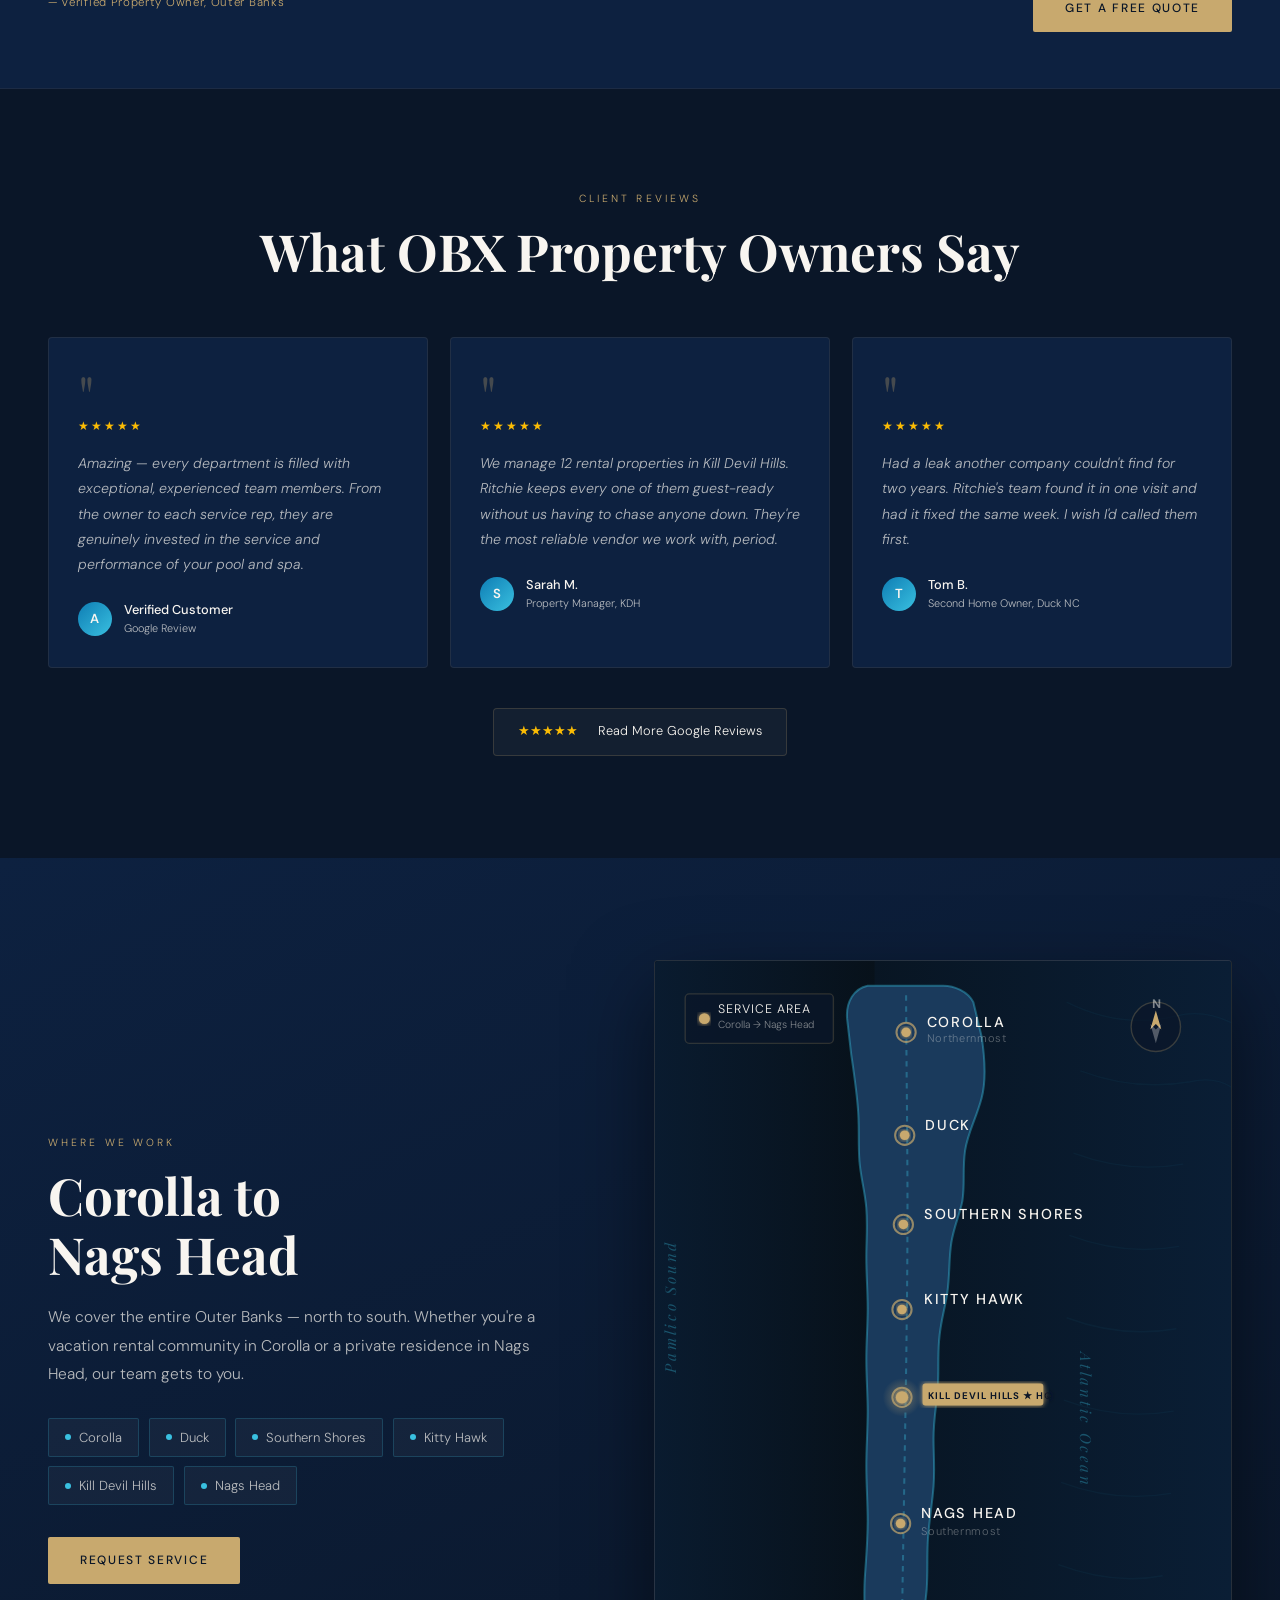
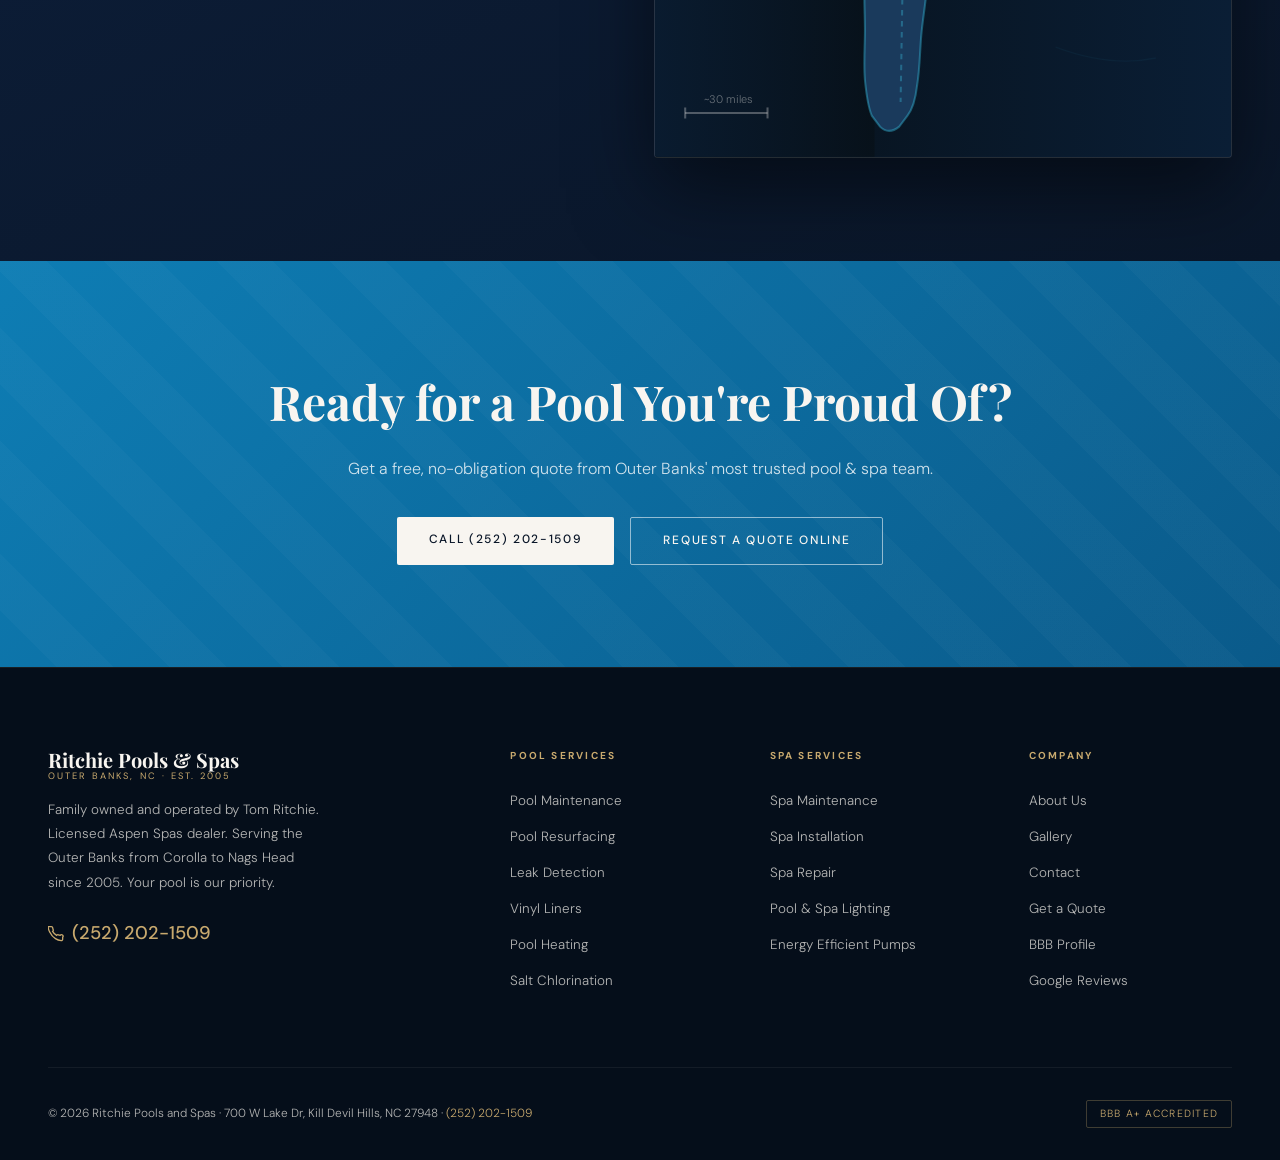
==== commit 2574b891: "Feature: Replace map box with illustrated SVG OBX map - towns, compass, scale, animations" ====
--- a/index.html
+++ b/index.html
@@ -285,33 +285,93 @@
     }
     .area-tag:hover { border-color: var(--aqua); color: var(--white); }
     .area-tag-dot { width: 6px; height: 6px; background: var(--aqua); border-radius: 50%; flex-shrink: 0; }
-    .map-box {
-      background: var(--deep-blue); border: 1px solid rgba(200,169,110,.12);
-      border-radius: 4px; padding: 3rem; min-height: 380px;
-      position: relative; overflow: hidden;
-      display: flex; align-items: center; justify-content: center;
-    }
-    .map-box::before {
-      content: ''; position: absolute; inset: 0;
-      background: radial-gradient(ellipse at 50% 50%, rgba(14,125,180,.18) 0%, transparent 70%);
-    }
-    .map-watermark {
-      position: absolute; font-family: var(--font-display);
-      font-size: 7rem; font-weight: 900;
-      color: rgba(57,192,224,.06); letter-spacing: -.04em;
-    }
-    .map-pin {
-      position: absolute; background: var(--pool-blue);
-      color: var(--white); font-size: .63rem; letter-spacing: .1em;
-      text-transform: uppercase; padding: .35rem .75rem; border-radius: 2px;
-      white-space: nowrap; box-shadow: 0 4px 15px rgba(0,0,0,.3);
-    }
-    .map-pin::after {
-      content: ''; position: absolute; bottom: -5px; left: 50%; transform: translateX(-50%);
-      border: 3px solid transparent; border-top-color: var(--pool-blue); border-bottom: none;
-    }
-    /* Map center text hidden — pins convey the same info without overlap */
-    .map-center-text { display: none; }
+    /* ── OBX SVG MAP ── */
+    .obx-map-wrap {
+      position: relative;
+      width: 100%;
+      border-radius: 4px;
+      overflow: hidden;
+      background: linear-gradient(135deg, #071526 0%, #0d2140 100%);
+      border: 1px solid rgba(200,169,110,.15);
+      box-shadow: 0 30px 80px rgba(0,0,0,.5);
+    }
+    .obx-map-wrap svg { display: block; width: 100%; height: auto; }
+    /* Water labels */
+    .map-water-label {
+      font-family: var(--font-display);
+      font-style: italic;
+      fill: rgba(57,192,224,.35);
+      font-size: 11px;
+      letter-spacing: 2px;
+    }
+    /* Island body */
+    .obx-island { fill: #1a3a5c; stroke: rgba(57,192,224,.4); stroke-width: 1.5; }
+    /* Town zones — highlight on hover */
+    .town-zone {
+      fill: transparent;
+      cursor: pointer;
+      transition: fill .3s;
+    }
+    .town-zone:hover { fill: rgba(14,125,180,.25); }
+    /* Town pin dots */
+    .pin-dot-outer {
+      fill: none;
+      stroke: var(--gold, #c8a96e);
+      stroke-width: 1.5;
+      opacity: .7;
+      animation: pinPulse 2.5s ease-in-out infinite;
+    }
+    .pin-dot-inner { fill: #c8a96e; }
+    .pin-dot-outer.d2 { animation-delay: .4s; }
+    .pin-dot-outer.d3 { animation-delay: .8s; }
+    .pin-dot-outer.d4 { animation-delay: 1.2s; }
+    .pin-dot-outer.d5 { animation-delay: 1.6s; }
+    .pin-dot-outer.d6 { animation-delay: 2.0s; }
+    @keyframes pinPulse {
+      0%,100% { r: 7; opacity: .5; }
+      50% { r: 11; opacity: 0; }
+    }
+    /* Town labels */
+    .town-label {
+      font-family: 'DM Sans', sans-serif;
+      font-size: 10.5px;
+      font-weight: 500;
+      letter-spacing: .12em;
+      text-transform: uppercase;
+      fill: #f8f5f0;
+      pointer-events: none;
+    }
+    .town-label.active { fill: #c8a96e; font-weight: 700; }
+    /* HQ star badge */
+    .hq-badge rect { fill: #c8a96e; rx: 2; }
+    .hq-text { fill: #0a1628; font-size: 7px; font-weight: 700; letter-spacing: .1em; text-transform: uppercase; font-family: 'DM Sans', sans-serif; }
+    /* Route line down the island */
+    .route-line {
+      stroke: rgba(57,192,224,.35);
+      stroke-width: 1.5;
+      stroke-dasharray: 4 4;
+      fill: none;
+      animation: dashMove 20s linear infinite;
+    }
+    @keyframes dashMove { to { stroke-dashoffset: -100; } }
+    /* Compass */
+    .compass-text { fill: rgba(248,245,240,.5); font-size: 9px; font-family: 'DM Sans', sans-serif; letter-spacing: .08em; }
+    /* Ocean shimmer lines */
+    .ocean-line {
+      stroke: rgba(57,192,224,.08);
+      stroke-width: 1;
+      fill: none;
+      animation: oceanShimmer 6s ease-in-out infinite;
+    }
+    .ocean-line:nth-child(2) { animation-delay: -2s; }
+    .ocean-line:nth-child(3) { animation-delay: -4s; }
+    @keyframes oceanShimmer {
+      0%,100% { opacity: .4; transform: translateX(0); }
+      50% { opacity: 1; transform: translateX(3px); }
+    }
+    /* Scale bar */
+    .scale-line { stroke: rgba(248,245,240,.3); stroke-width: 1.5; fill: none; }
+    .scale-text { fill: rgba(248,245,240,.4); font-size: 8px; font-family: 'DM Sans',sans-serif; }
 
     /* ── RESPONSIVE ── */
     @media(max-width:940px){
@@ -640,18 +700,194 @@
       <a href="get-a-quote.html" class="btn-primary" style="margin-top:2rem">Request Service</a>
     </div>
     <div class="reveal-r">
-      <div class="map-box">
-        <div class="map-watermark">OBX</div>
-        <span class="map-pin" style="top:12%;left:35%">Corolla</span>
-        <span class="map-pin" style="top:26%;right:22%">Duck</span>
-        <span class="map-pin" style="top:40%;left:28%">Southern Shores</span>
-        <span class="map-pin" style="top:54%;right:28%">Kitty Hawk</span>
-        <span class="map-pin" style="top:66%;left:30%">Kill Devil Hills ★</span>
-        <span class="map-pin" style="top:80%;right:25%">Nags Head</span>
-        <div class="map-center-text">
-          <h3>Full OBX Coverage</h3>
-          <p>Corolla to Nags Head — we've got you</p>
-        </div>
+      <div class="obx-map-wrap">
+        <svg viewBox="0 0 420 580" xmlns="http://www.w3.org/2000/svg" role="img" aria-label="Map of Outer Banks service area from Corolla to Nags Head">
+          <defs>
+            <linearGradient id="oceanGrad" x1="0" y1="0" x2="1" y2="0">
+              <stop offset="0%" stop-color="#071018"/>
+              <stop offset="100%" stop-color="#0a1e35"/>
+            </linearGradient>
+            <linearGradient id="soundGrad" x1="0" y1="0" x2="1" y2="0">
+              <stop offset="0%" stop-color="#0a1e35"/>
+              <stop offset="100%" stop-color="#071018"/>
+            </linearGradient>
+            <linearGradient id="islandGrad" x1="0" y1="0" x2="0" y2="1">
+              <stop offset="0%" stop-color="#1e4068"/>
+              <stop offset="100%" stop-color="#152e4d"/>
+            </linearGradient>
+            <filter id="glow">
+              <feGaussianBlur stdDeviation="2" result="coloredBlur"/>
+              <feMerge><feMergeNode in="coloredBlur"/><feMergeNode in="SourceGraphic"/></feMerge>
+            </filter>
+            <radialGradient id="dotGlow" cx="50%" cy="50%" r="50%">
+              <stop offset="0%" stop-color="#c8a96e" stop-opacity=".6"/>
+              <stop offset="100%" stop-color="#c8a96e" stop-opacity="0"/>
+            </radialGradient>
+          </defs>
+
+          <!-- Ocean background (Atlantic side — right) -->
+          <rect width="420" height="580" fill="url(#oceanGrad)"/>
+
+          <!-- Ocean shimmer lines -->
+          <g opacity=".6">
+            <path class="ocean-line" d="M300,30 Q340,50 380,40 Q400,35 420,45"/>
+            <path class="ocean-line" d="M310,80 Q350,95 390,88 Q408,84 420,92"/>
+            <path class="ocean-line" d="M305,140 Q345,155 385,148"/>
+            <path class="ocean-line" d="M302,200 Q342,215 382,208"/>
+            <path class="ocean-line" d="M300,260 Q340,275 380,268"/>
+            <path class="ocean-line" d="M298,320 Q338,335 378,328"/>
+            <path class="ocean-line" d="M296,380 Q336,395 376,388"/>
+            <path class="ocean-line" d="M294,440 Q334,455 370,448"/>
+            <path class="ocean-line" d="M292,500 Q332,515 365,508"/>
+          </g>
+
+          <!-- Pamlico Sound background (left) -->
+          <rect x="0" y="0" width="160" height="580" fill="url(#soundGrad)" opacity=".8"/>
+
+          <!-- OBX Barrier Island — simplified but geographically accurate shape -->
+          <!-- The island runs N to S, narrow, with slight curves. -->
+          <!-- Corolla area: top, slightly wider -->
+          <!-- Narrows at Duck/Southern Shores -->
+          <!-- Widens slightly at Kitty Hawk/KDH -->
+          <!-- Narrows again at Nags Head -->
+          <path class="obx-island" fill="url(#islandGrad)"
+            d="
+              M 210,18
+              C 218,18 228,22 232,30
+              L 238,55
+              C 240,68 242,85 238,100
+              C 234,115 228,125 226,138
+              C 224,152 226,162 224,175
+              C 222,185 218,193 216,205
+              C 214,218 215,228 213,242
+              C 211,255 208,263 207,277
+              C 206,290 207,300 206,313
+              C 205,325 203,334 203,348
+              C 203,360 204,370 203,383
+              C 202,396 200,406 199,420
+              C 198,433 199,444 198,458
+              C 197,470 195,480 194,492
+              C 193,504 193,516 191,528
+              C 190,537 188,545 184,550
+              L 178,558
+              C 173,562 168,562 164,558
+              L 158,550
+              C 155,543 154,534 153,524
+              C 152,512 153,500 153,488
+              C 153,474 152,462 153,448
+              C 154,434 155,422 155,408
+              C 155,394 154,382 154,368
+              C 154,354 155,342 155,328
+              C 155,315 154,304 154,290
+              C 154,277 155,266 155,253
+              C 155,240 154,229 154,216
+              C 154,204 155,193 154,180
+              C 153,168 150,158 149,146
+              C 148,133 149,122 148,109
+              C 147,95 145,82 143,68
+              L 140,42
+              C 139,30 145,20 155,18
+              Z
+            "
+          />
+
+          <!-- Subtle road/route line down the island center -->
+          <path class="route-line"
+            d="M 183,25 C 183,60 184,120 184,180 C 184,240 183,300 182,360 C 181,420 180,480 179,540"
+          />
+
+          <!-- ═══ TOWN ZONES (invisible hover targets) ═══ -->
+          <!-- Corolla -->
+          <rect class="town-zone" x="138" y="18" width="100" height="75" rx="4"/>
+          <!-- Duck -->
+          <rect class="town-zone" x="140" y="95" width="96" height="65" rx="4"/>
+          <!-- Southern Shores -->
+          <rect class="town-zone" x="142" y="162" width="94" height="60" rx="4"/>
+          <!-- Kitty Hawk -->
+          <rect class="town-zone" x="143" y="224" width="93" height="60" rx="4"/>
+          <!-- Kill Devil Hills -->
+          <rect class="town-zone" x="143" y="286" width="93" height="65" rx="4"/>
+          <!-- Nags Head -->
+          <rect class="town-zone" x="142" y="353" width="92" height="130" rx="4"/>
+
+          <!-- ═══ PULSE DOTS ═══ -->
+          <!-- Corolla -->
+          <circle class="pin-dot-outer" cx="183" cy="52" r="7"/>
+          <circle class="pin-dot-inner" cx="183" cy="52" r="3.5" filter="url(#glow)"/>
+          <!-- Duck -->
+          <circle class="pin-dot-outer d2" cx="182" cy="127" r="7"/>
+          <circle class="pin-dot-inner" cx="182" cy="127" r="3.5" filter="url(#glow)"/>
+          <!-- Southern Shores -->
+          <circle class="pin-dot-outer d3" cx="181" cy="192" r="7"/>
+          <circle class="pin-dot-inner" cx="181" cy="192" r="3.5" filter="url(#glow)"/>
+          <!-- Kitty Hawk -->
+          <circle class="pin-dot-outer d4" cx="180" cy="254" r="7"/>
+          <circle class="pin-dot-inner" cx="180" cy="254" r="3.5" filter="url(#glow)"/>
+          <!-- Kill Devil Hills (HQ) -->
+          <circle cx="180" cy="318" r="14" fill="url(#dotGlow)" opacity=".8"/>
+          <circle class="pin-dot-outer d5" cx="180" cy="318" r="7"/>
+          <circle class="pin-dot-inner" cx="180" cy="318" r="4.5" filter="url(#glow)"/>
+          <!-- Nags Head -->
+          <circle class="pin-dot-outer d6" cx="179" cy="410" r="7"/>
+          <circle class="pin-dot-inner" cx="179" cy="410" r="3.5" filter="url(#glow)"/>
+
+          <!-- ═══ TOWN LABELS ═══ -->
+          <!-- Corolla -->
+          <text class="town-label" x="198" y="48">Corolla</text>
+          <text style="fill:rgba(248,245,240,.35);font-size:8px;font-family:'DM Sans',sans-serif;letter-spacing:.06em" x="198" y="59">Northernmost</text>
+
+          <!-- Duck -->
+          <text class="town-label" x="197" y="123">Duck</text>
+
+          <!-- Southern Shores -->
+          <text class="town-label" x="196" y="188">Southern Shores</text>
+
+          <!-- Kitty Hawk -->
+          <text class="town-label" x="196" y="250">Kitty Hawk</text>
+
+          <!-- Kill Devil Hills — HQ badge -->
+          <g filter="url(#glow)">
+            <rect x="195" y="308" width="88" height="16" rx="2" fill="#c8a96e"/>
+            <text class="hq-text" x="199" y="319.5">Kill Devil Hills ★ HQ</text>
+          </g>
+
+          <!-- Nags Head -->
+          <text class="town-label" x="194" y="406">Nags Head</text>
+          <text style="fill:rgba(248,245,240,.35);font-size:8px;font-family:'DM Sans',sans-serif;letter-spacing:.06em" x="194" y="418">Southernmost</text>
+
+          <!-- ═══ WATER LABELS ═══ -->
+          <!-- Atlantic Ocean -->
+          <text class="map-water-label" x="310" y="285" transform="rotate(90, 310, 285)">Atlantic Ocean</text>
+
+          <!-- Pamlico Sound -->
+          <text class="map-water-label" x="15" y="300" transform="rotate(-90, 15, 300)">Pamlico Sound</text>
+
+          <!-- ═══ NORTH ARROW / COMPASS ═══ -->
+          <g transform="translate(365, 48)">
+            <circle cx="0" cy="0" r="18" fill="rgba(10,22,40,.7)" stroke="rgba(200,169,110,.25)" stroke-width="1"/>
+            <!-- N arrow -->
+            <polygon points="0,-12 -4,2 0,-2 4,2" fill="#c8a96e"/>
+            <polygon points="0,2 -4,-2 0,12 4,-2" fill="rgba(248,245,240,.3)"/>
+            <text class="compass-text" x="-3" y="-14" font-size="8" fill="#c8a96e" font-weight="700">N</text>
+          </g>
+
+          <!-- ═══ SCALE BAR ═══ -->
+          <g transform="translate(22, 548)">
+            <line class="scale-line" x1="0" y1="0" x2="60" y2="0"/>
+            <line class="scale-line" x1="0" y1="-4" x2="0" y2="4"/>
+            <line class="scale-line" x1="60" y1="-4" x2="60" y2="4"/>
+            <text class="scale-text" x="14" y="-7">~30 miles</text>
+          </g>
+
+          <!-- ═══ LEGEND BADGE ═══ -->
+          <g transform="translate(22, 24)">
+            <rect width="108" height="36" rx="3" fill="rgba(10,22,40,.75)" stroke="rgba(200,169,110,.2)" stroke-width="1"/>
+            <circle cx="14" cy="18" r="4" fill="#c8a96e" filter="url(#glow)"/>
+            <text style="fill:#f8f5f0;font-size:9px;font-family:'DM Sans',sans-serif;letter-spacing:.08em" x="24" y="14">SERVICE AREA</text>
+            <text style="fill:rgba(248,245,240,.5);font-size:7.5px;font-family:'DM Sans',sans-serif" x="24" y="25">Corolla → Nags Head</text>
+          </g>
+
+        </svg>
       </div>
     </div>
   </div>
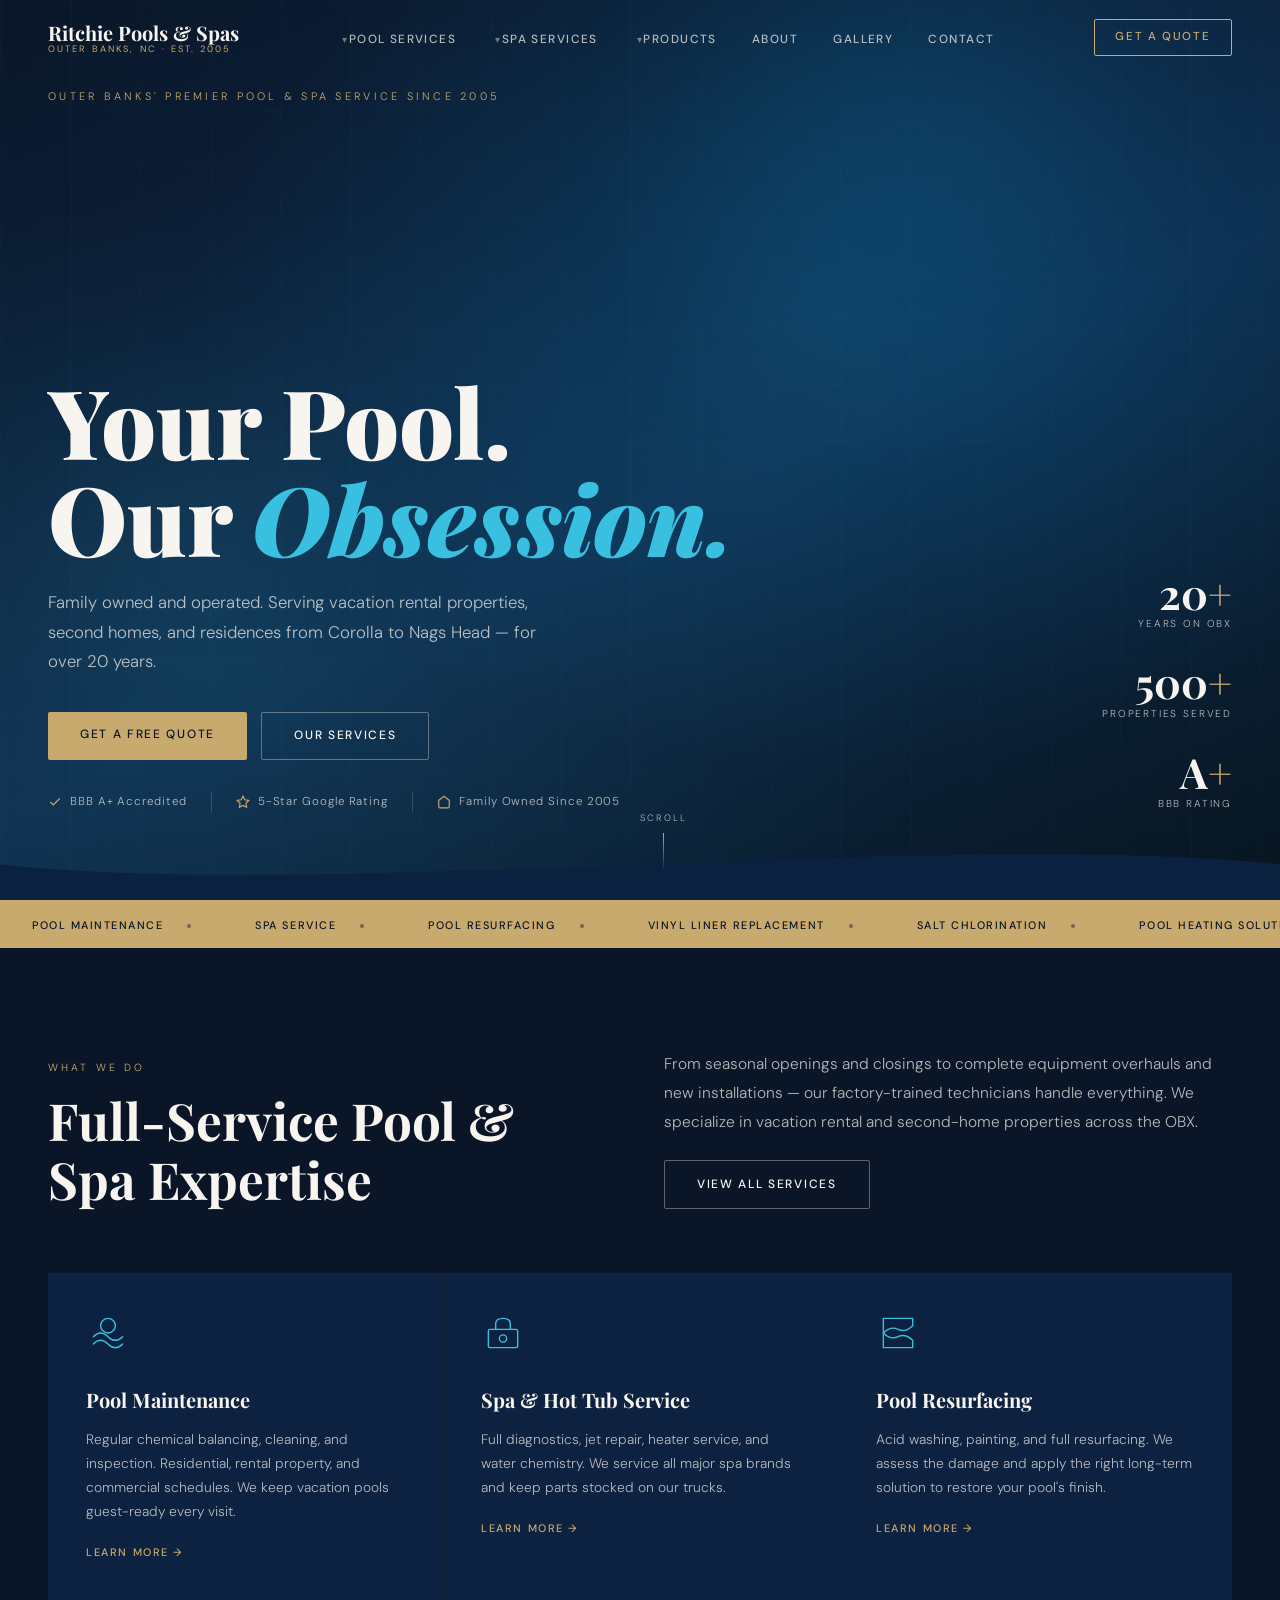
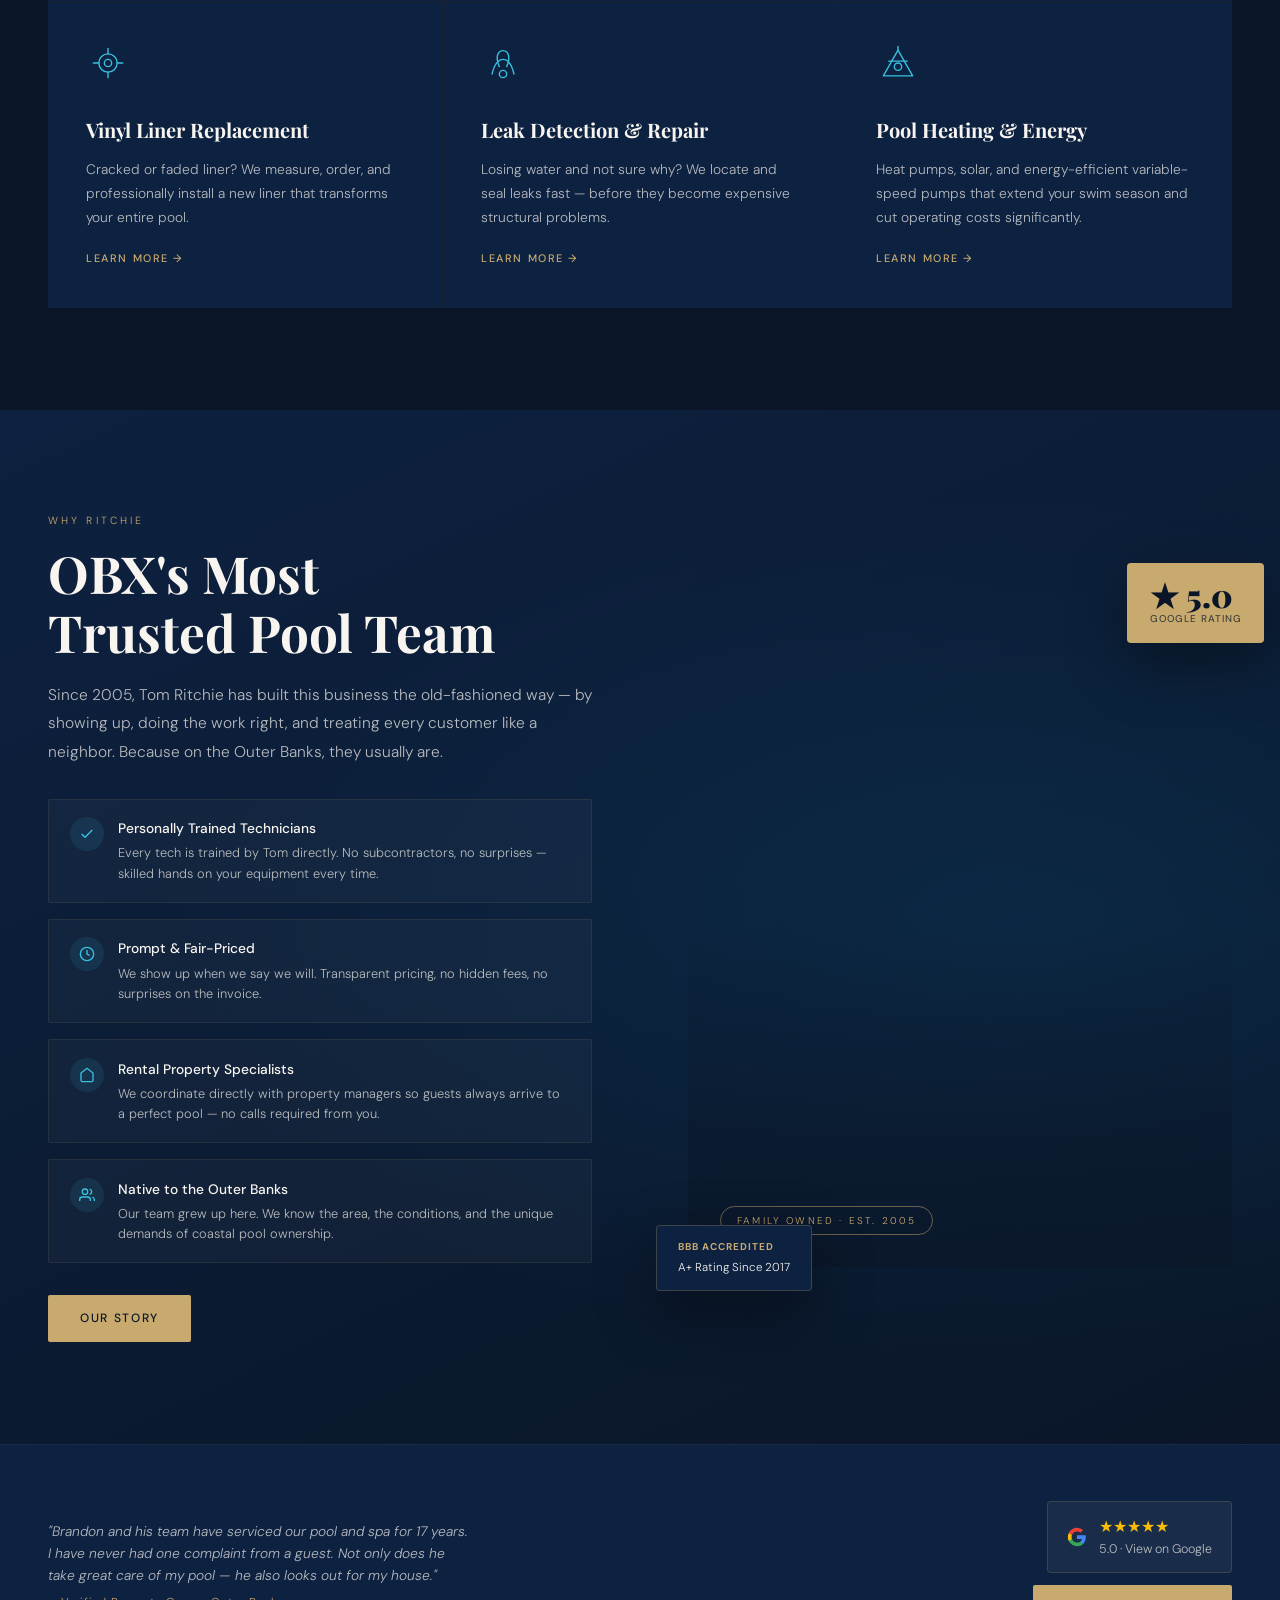
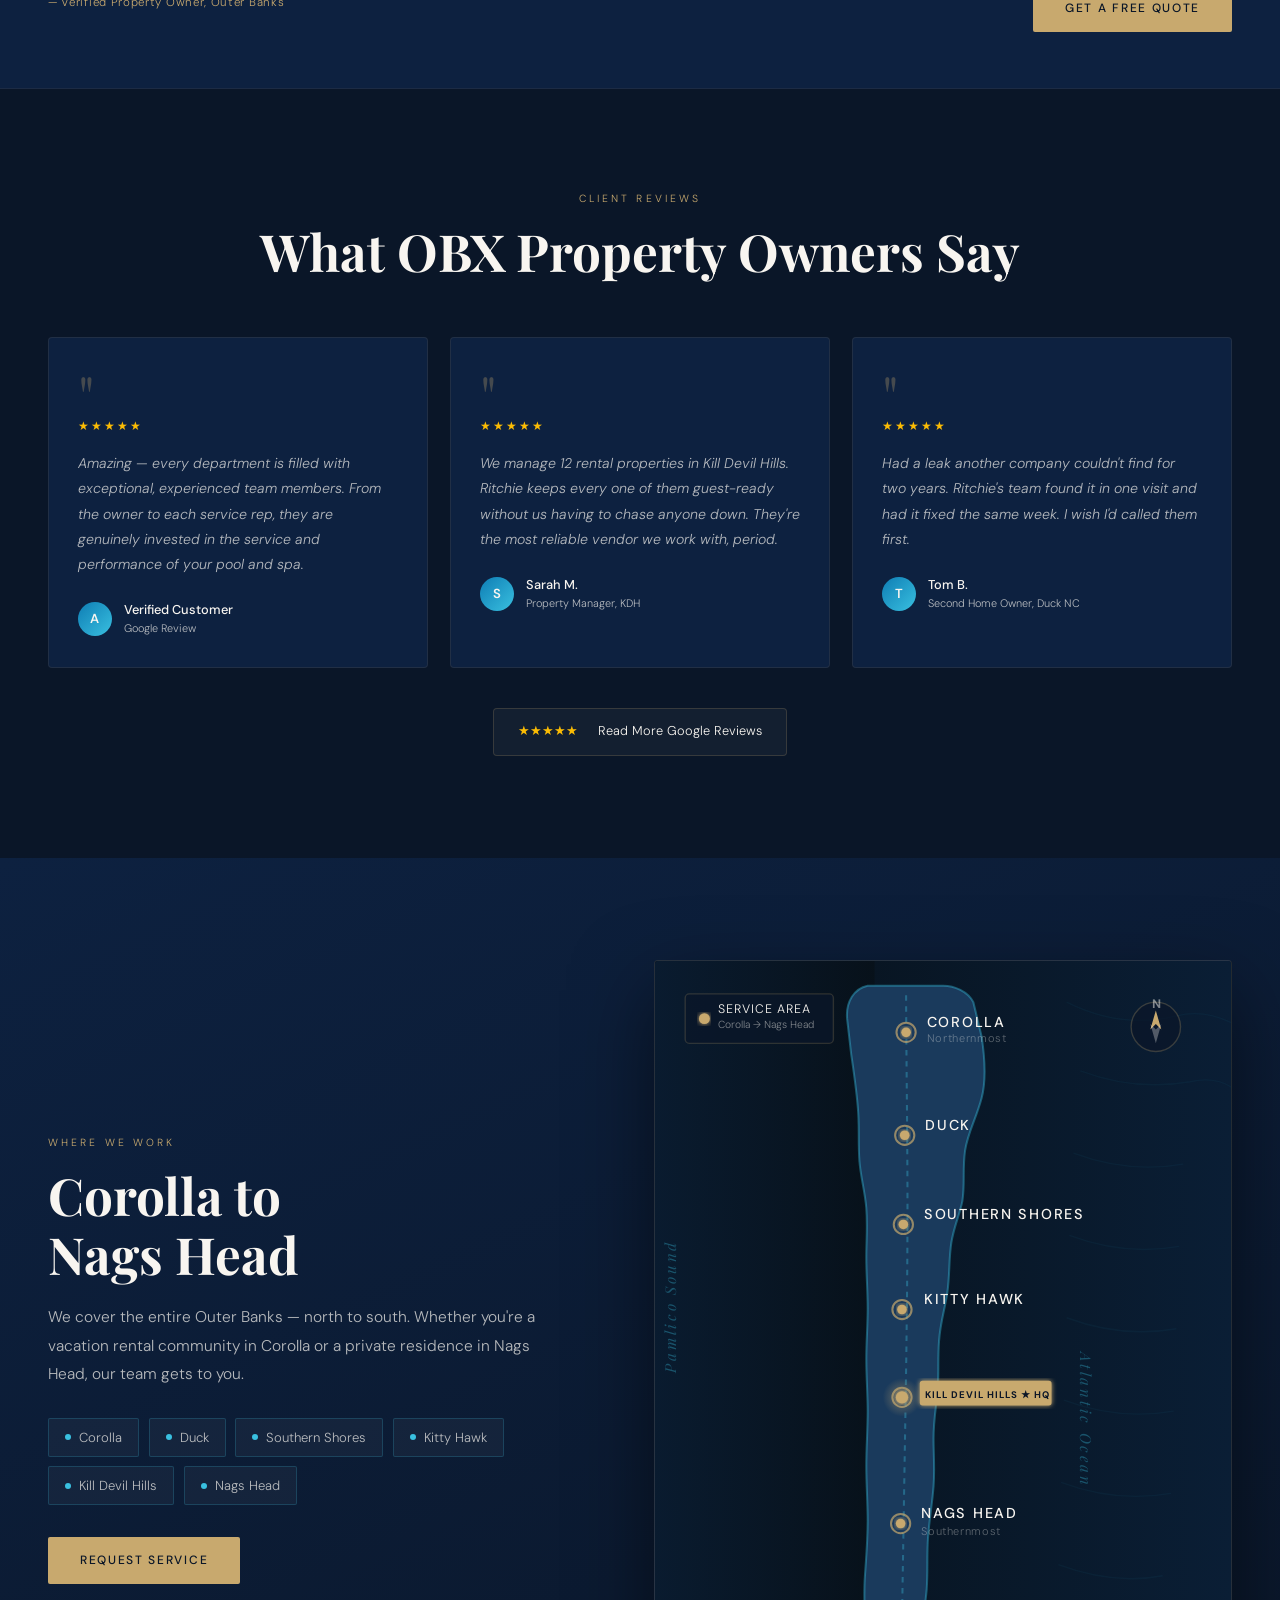
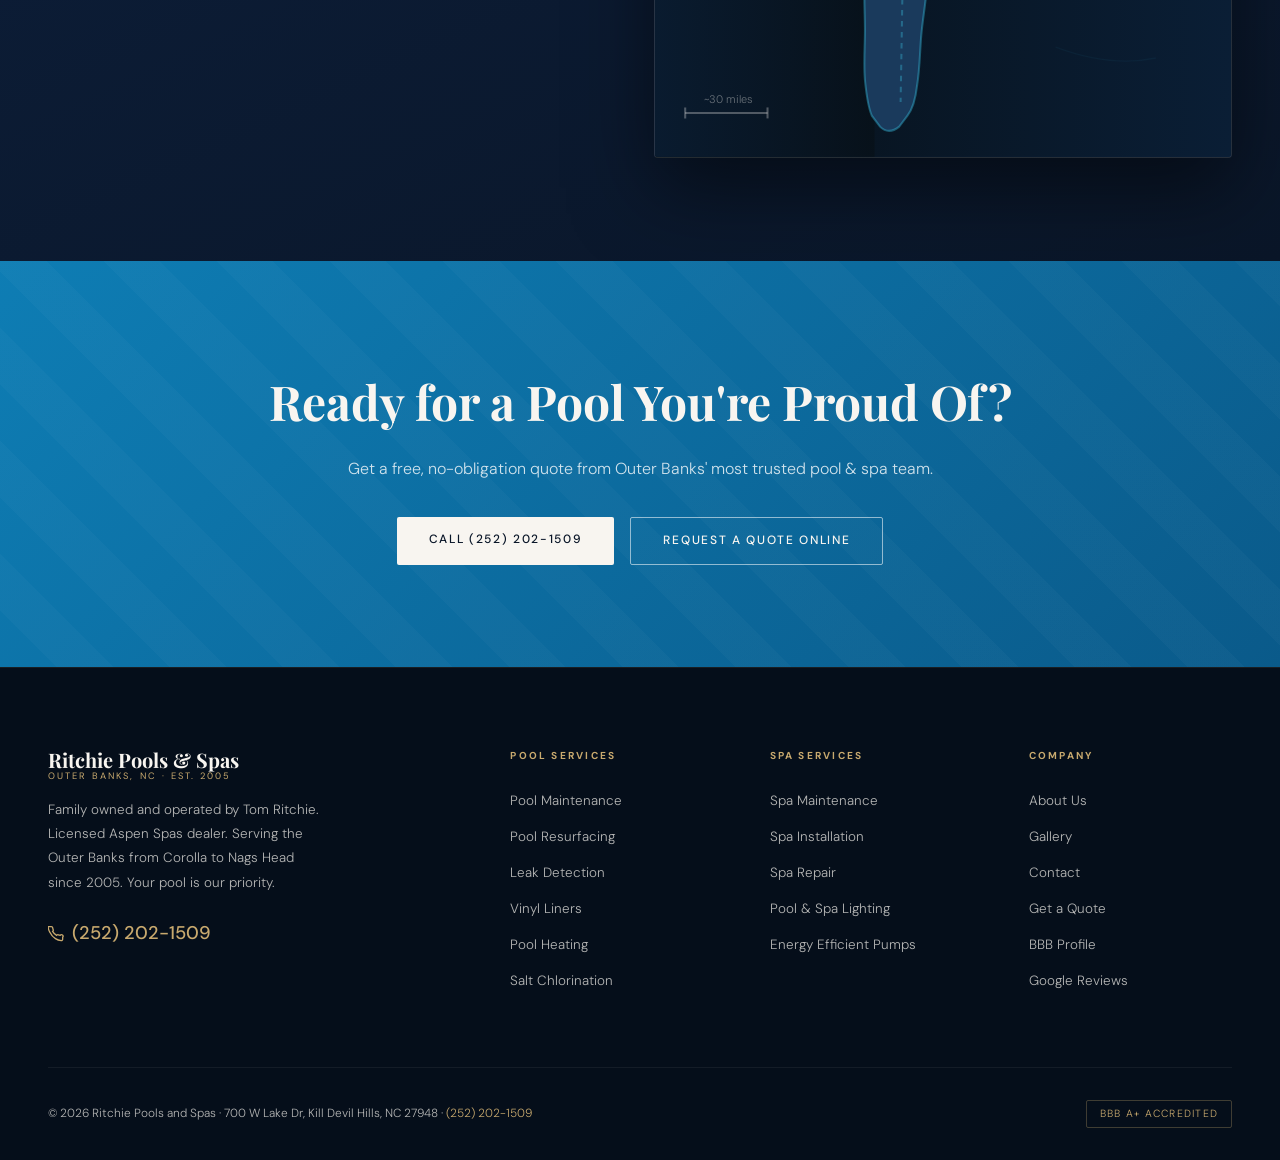
==== commit 1f4767b6: "Fix: All images replaced with verified Pexels IDs, HQ badge fix" ====
--- a/index.html
+++ b/index.html
@@ -50,8 +50,8 @@
     /* Pool image overlay — using source.unsplash.com format which allows hotlinking */
     .hero-img {
       position: absolute; inset: 0;
-      background: url('https://source.unsplash.com/1600x900/?swimming-pool,luxury-pool') center/cover no-repeat;
-      opacity: .18;
+      background: url('https://images.pexels.com/photos/261327/pexels-photo-261327.jpeg?auto=compress&cs=tinysrgb&w=1600') center/cover no-repeat;
+      opacity: .28;
     }
     /* Wave */
     .hero-wave {
@@ -193,7 +193,7 @@
     .why-visual-wrap { position: relative; }
     .why-visual {
       width: 100%; aspect-ratio: 4/5;
-      background: url('https://source.unsplash.com/900x1100/?pool-technician,pool-service,swimming-pool') center/cover no-repeat;
+      background: url('https://images.pexels.com/photos/261101/pexels-photo-261101.jpeg?auto=compress&cs=tinysrgb&w=900') center/cover no-repeat;
       border-radius: 4px; overflow: hidden; position: relative;
     }
     .why-visual-overlay {
@@ -847,8 +847,8 @@
 
           <!-- Kill Devil Hills — HQ badge -->
           <g filter="url(#glow)">
-            <rect x="195" y="308" width="88" height="16" rx="2" fill="#c8a96e"/>
-            <text class="hq-text" x="199" y="319.5">Kill Devil Hills ★ HQ</text>
+            <rect x="193" y="306" width="96" height="18" rx="2" fill="#c8a96e"/>
+            <text class="hq-text" x="197" y="318.5">Kill Devil Hills ★ HQ</text>
           </g>
 
           <!-- Nags Head -->
